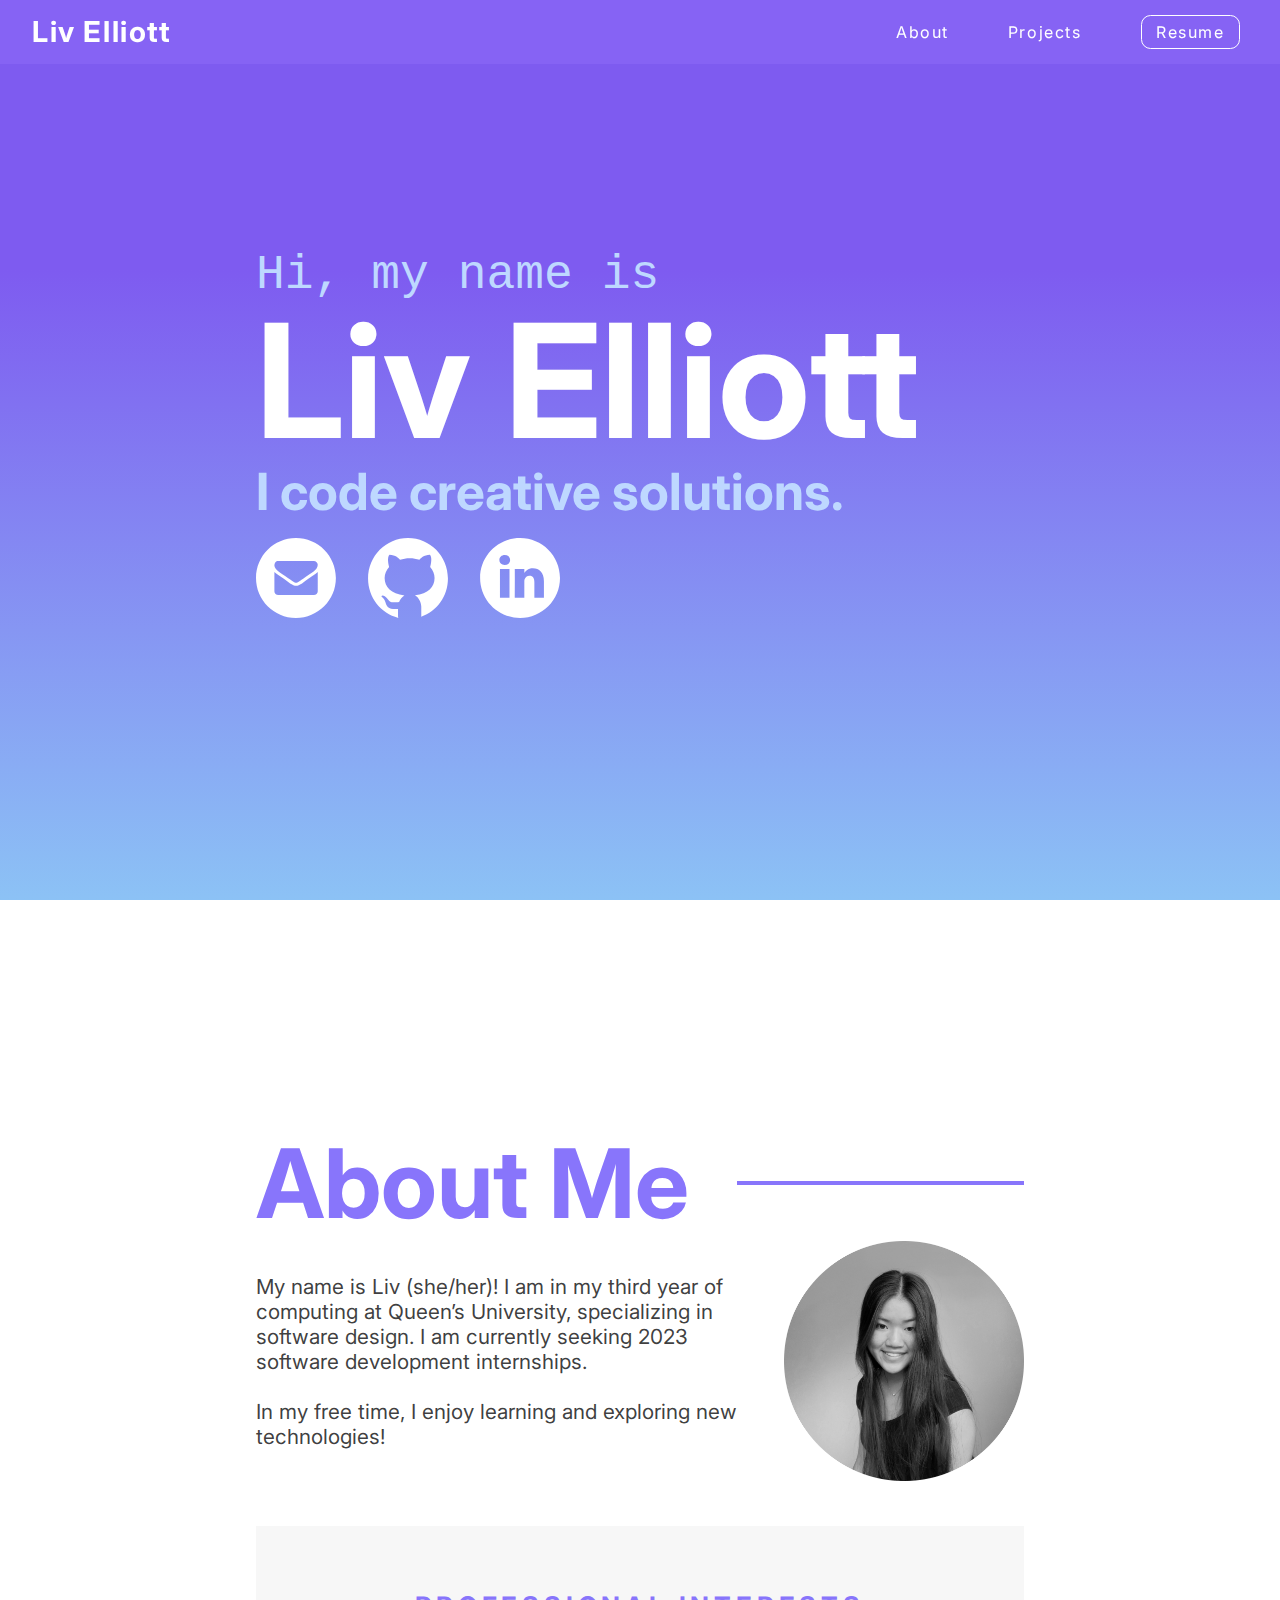
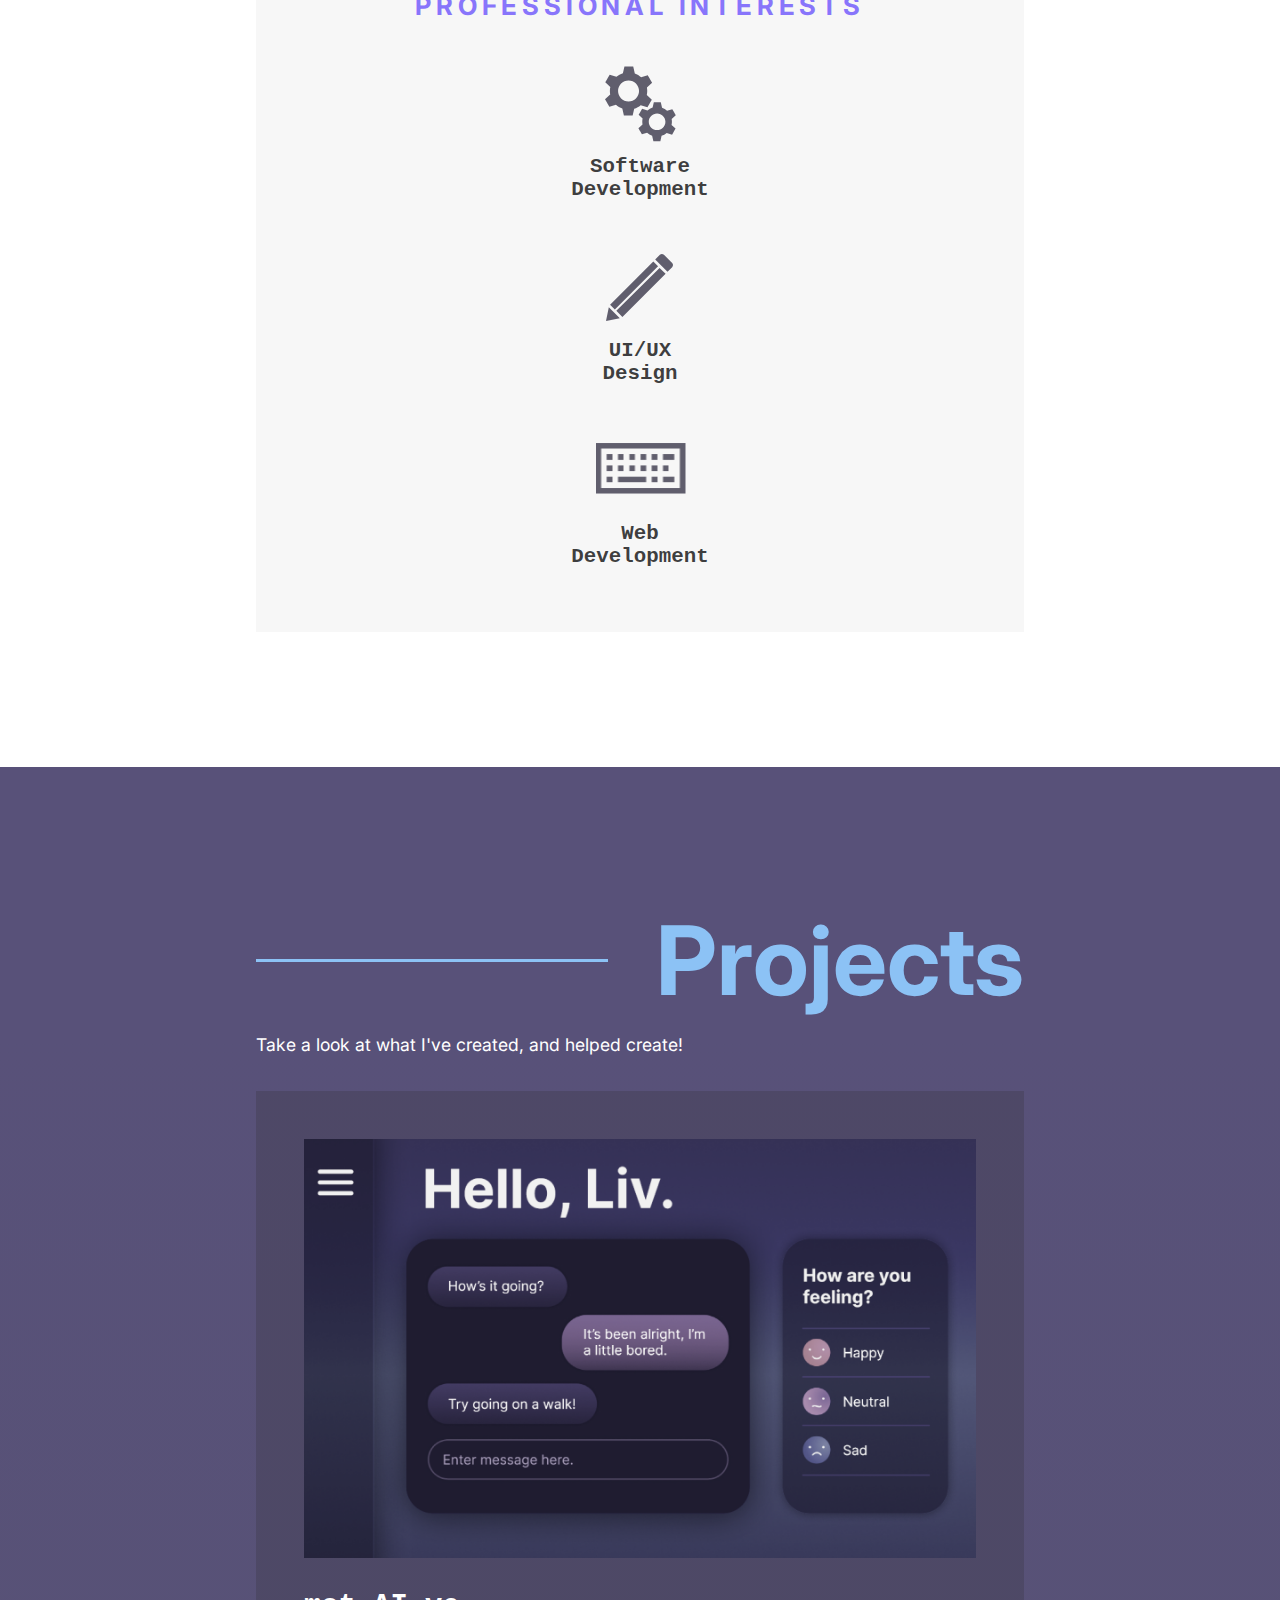
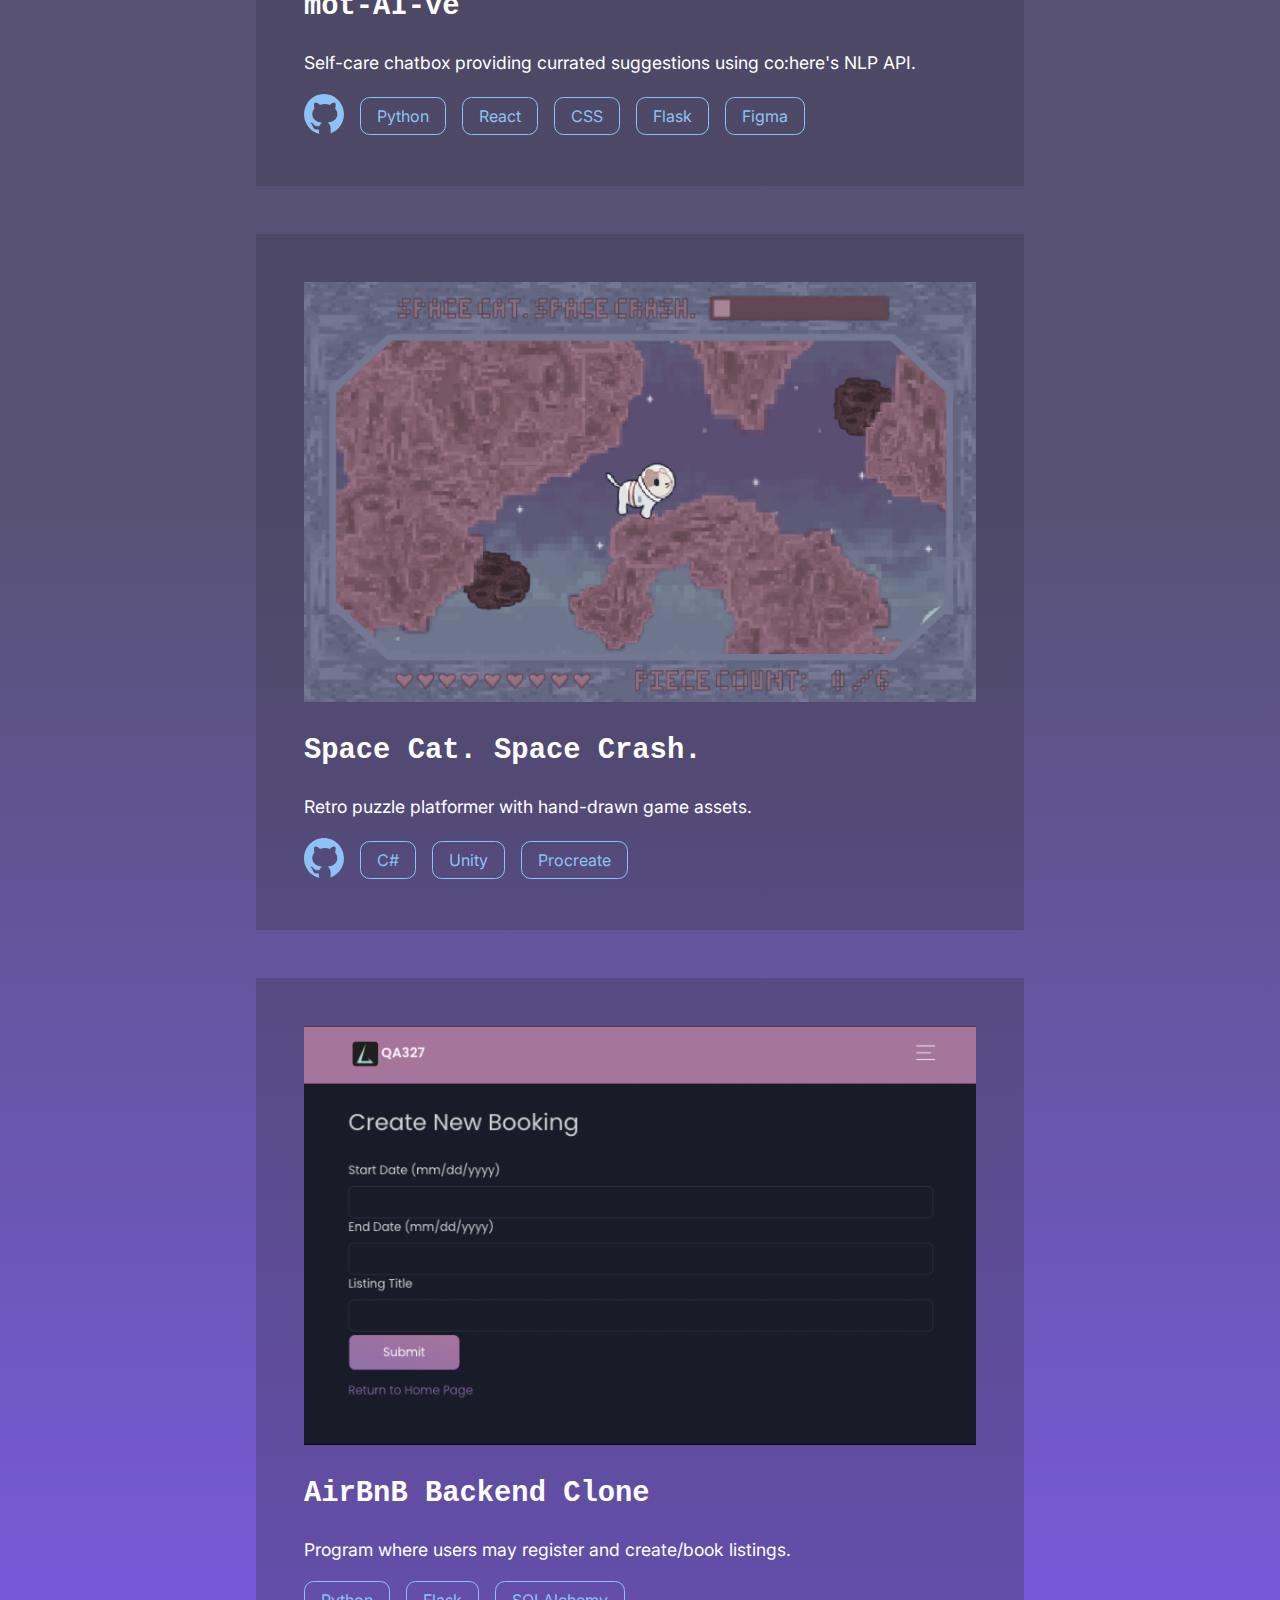
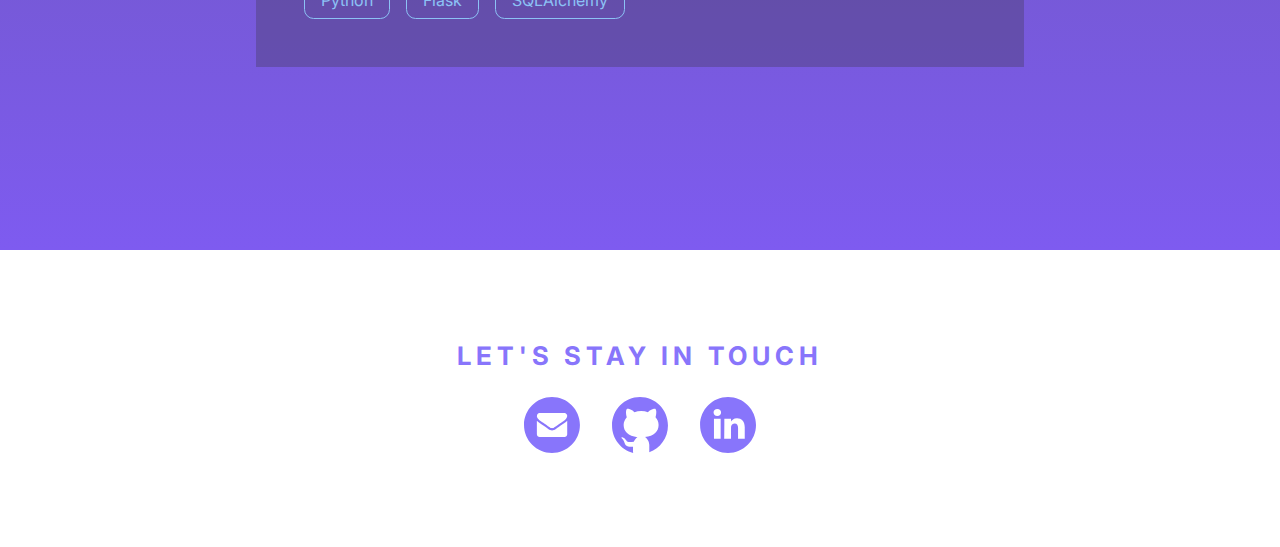
==== index.html @ f838bf40 "Updated Email" ====
<!DOCTYPE html>
<html lang="en">
<head>
    <meta charset="UTF-8">
    <meta http-equiv="X-UA-Compatible" content="IE=edge">
    <meta name="viewport" content="width=device-width, initial-scale=1.0">
    <link rel="preconnect" href="https://fonts.googleapis.com">
<link rel="preconnect" href="https://fonts.gstatic.com" crossorigin>
<link href="https://fonts.googleapis.com/css2?family=Inter:wght@400;500;600;700&display=swap" rel="stylesheet">
    <link rel="stylesheet" href="style.css">
    <title>Liv Elliott</title>
</head>
<body>
    <div class="nav-container">
        <nav class="navbar"> 
            <a href="#front-page" id="navbar-logo">Liv Elliott</a>
            <div class="menu-toggle" id="mobile-menu">
                <span class="bar"></span>
                <span class="bar"></span>
                <span class="bar"></span>
            </div>
            <ul class="nav-menu">
                <li><a href="#about-title" class="nav-links">About</a></li>
                <li><a href="#projects" class="nav-links">Projects</a></li>
                <li><a href="assets/Resume_Liv_Elliott.pdf" download="Resume_Liv_Elliott" class="nav-links-btn">Resume</a></li>
            </ul>
        </nav>
    </div>
    <div class="gradient">
        <div class="container"> 
            <div class="front-page" id="front-page">
                <div class="txt-main">
                    <p class="greeting">Hi, my name is</p>
                    <p class="name">Liv Elliott</p>
                    <p class="slogan">I code creative solutions.</p>
                    <div class="logos">
                        <a href="mailto: liv.elliott@queensu.ca">
                            <svg class="logo-email" width="5em" height="5em" viewbox="0 0 76 76" fill="none" xmlns="http://www.w3.org/2000/svg">
                                <path fill-rule="evenodd" clip-rule="evenodd" d="M37.9474 75.8947C58.9051 75.8947 75.8947 58.9051 75.8947 37.9474C75.8947 16.9896 58.9051 0 37.9474 0C16.9896 0 0 16.9896 0 37.9474C0 58.9051 16.9896 75.8947 37.9474 75.8947ZM58.6566 50.5222V32.2742C57.9977 33.0096 57.2317 33.6761 56.3583 34.2737C51.3329 37.6751 47.5178 40.318 44.9131 42.2026C44.0398 42.8461 43.3312 43.3479 42.7873 43.7079C42.2433 44.068 41.5194 44.4357 40.6154 44.8111C39.7114 45.1865 38.8687 45.3741 38.0874 45.3741H38.0414C37.26 45.3741 36.4173 45.1865 35.5133 44.8111C34.6094 44.4357 33.8854 44.068 33.3415 43.7079C32.7976 43.3479 32.0889 42.8461 31.2156 42.2026C29.1472 40.6857 25.3398 38.0428 19.7934 34.2737C18.9201 33.6914 18.1463 33.025 17.4722 32.2742V50.5222C17.4722 51.5334 17.8322 52.3991 18.5523 53.1192C19.2725 53.8393 20.1381 54.1994 21.1494 54.1994H54.9794C55.9906 54.1994 56.8563 53.8393 57.5764 53.1192C58.2965 52.3991 58.6566 51.5334 58.6566 50.5222ZM57.5304 28.9877C58.2812 27.8846 58.6566 26.7278 58.6566 25.5174C58.6566 24.5062 58.2927 23.6405 57.5649 22.9204C56.8371 22.2003 55.9753 21.8402 54.9794 21.8402H21.1494C19.9696 21.8402 19.0618 22.2386 18.4259 23.0353C17.7901 23.832 17.4722 24.8279 17.4722 26.023C17.4722 26.9882 17.8935 28.0339 18.7362 29.1601C19.5789 30.2862 20.4752 31.1711 21.4251 31.8146C21.9461 32.1823 23.5165 33.2739 26.1365 35.0895C28.7565 36.9052 30.7636 38.3033 32.1579 39.2838C32.3111 39.3911 32.6367 39.6247 33.1347 39.9848C33.6326 40.3448 34.0463 40.6359 34.3757 40.8581C34.7051 41.0803 35.1035 41.3293 35.5708 41.6051C36.0381 41.8808 36.4786 42.0876 36.8923 42.2256C37.306 42.3635 37.689 42.4325 38.0414 42.4325H38.0874C38.4397 42.4325 38.8228 42.3635 39.2365 42.2256C39.6502 42.0877 40.0906 41.8808 40.5579 41.6051C41.0253 41.3293 41.4236 41.0803 41.7531 40.8581C42.0825 40.636 42.4961 40.3449 42.9941 39.9848C43.4919 39.6248 43.8175 39.3911 43.9708 39.2838C45.3804 38.3033 48.9657 35.8135 54.7266 31.8146C55.8451 31.0332 56.7797 30.0909 57.5304 28.9877Z"/>
                            </svg>
                        </a>
                        <a href="https://github.com/livelliott" target="_blank">
                            <svg class="logo-github" width="5em" height="5em" viewbox="0 0 76 76" fill="none" xmlns="http://www.w3.org/2000/svg">
                                <path d="M38 0C17.0337 0 0.0526428 17.24 0.0526428 38.5261C0.0526428 56.6317 12.2895 71.6585 28.799 75.8947C28.6084 75.4128 28.5148 74.7373 28.5148 74.0652V67.5141H23.7706C21.2095 67.5141 18.8358 66.3599 17.7926 64.2386C16.5589 61.927 16.3684 58.3629 13.2389 56.1464C12.2895 55.3759 13.0484 54.6054 14.0916 54.7005C16.0842 55.2776 17.6957 56.6284 19.2136 58.6482C20.7315 60.6712 21.3968 61.1532 24.2421 61.1532C25.5694 61.1532 27.6557 61.0581 29.5547 60.7663C30.5979 58.0678 32.3999 55.6612 34.5831 54.507C21.8716 52.966 15.8 46.6084 15.8 37.9392C15.8 34.1817 17.4115 30.6176 20.0695 27.5355C19.2169 24.5485 18.0768 18.3843 20.4506 15.9777C26.1443 15.9777 29.5579 19.7352 30.4105 20.6959C33.2558 19.7319 36.3885 19.1548 39.6116 19.1548C42.9316 19.1548 45.9673 19.7319 48.8126 20.6959C49.6652 19.7319 53.0821 15.9777 58.7726 15.9777C61.0494 18.2892 60.0063 24.5485 59.0568 27.5355C61.7147 30.5225 63.2326 34.1817 63.2326 37.9392C63.2326 46.6084 57.2547 52.966 44.64 54.3136C48.1505 56.1432 50.6179 61.3434 50.6179 65.196V73.9701C50.6179 74.2586 50.5243 74.5471 50.5243 74.8357C65.3221 69.6355 75.9474 55.3825 75.9474 38.5261C75.9474 17.24 58.9663 0 38 0Z"/>
                            </svg>
                        </a>
                        <a href="https://www.linkedin.com/in/liv-elliott/" target="_blank">
                            <svg class="logo-linkedin" width="5em" height="5em" viewbox="0 0 76 76" fill="none" xmlns="http://www.w3.org/2000/svg">
                                <path fill-rule="evenodd" clip-rule="evenodd" d="M76 37.9474C76 58.9051 59.0104 75.8947 38.0527 75.8947C17.0949 75.8947 0.105286 58.9051 0.105286 37.9474C0.105286 16.9896 17.0949 0 38.0527 0C59.0104 0 76 16.9896 76 37.9474ZM60.7258 56.6457V41.0009C60.7258 32.6231 56.2518 28.724 50.2842 28.724C45.4645 28.724 43.3147 31.3757 42.1093 33.2305V29.3646H33.0375C33.1592 31.9236 33.0375 56.6451 33.0375 56.6451H42.1086V41.4088C42.1086 40.5909 42.1702 39.7812 42.409 39.1981C43.0665 37.5665 44.5553 35.8815 47.0616 35.8815C50.3457 35.8815 51.6553 38.3844 51.6553 42.0494V56.6457H60.7258ZM42.1093 33.2305V33.3198H42.0491C42.0577 33.3044 42.069 33.2887 42.0804 33.2729C42.0905 33.2589 42.1007 33.2448 42.1093 33.2305ZM18.4154 20.9273C18.4154 18.2512 20.4454 16.2145 23.5483 16.2145C26.6518 16.2145 28.5587 18.2512 28.6189 20.9273C28.6189 23.5465 26.6518 25.6421 23.4881 25.6421H23.4292C20.3865 25.6421 18.4154 23.5465 18.4154 20.9273ZM28.0223 56.6457H18.9545V29.3646H28.0223V56.6457Z"/>
                            </svg>
                        </a>
                    </div>
                </div>
            </div>
        </div>
        <div class="white-bg">
            <div class="container">
                <section class="about" id="about">
                    <div class="head about-head">
                        <h1 class="about-title" id="about-title">About Me</h1>
                        <div id="line"></div>
                    </div>
                    <div class="about-box">
                        <p class="about-txt">My name is Liv (she/her)! I am in my third 
                                             year of computing at Queen’s University, specializing 
                                             in software design. I am currently seeking 2023 software development internships. 
                                             <br><br>In my free time, I enjoy learning and exploring new 
                                             technologies!</p>
                        <img class="head-shot" src="assets/b&w-headshot.png" alt="liv's head shot">
                    </div>
                    <div class="interests">
                        <h1 class="caps">PROFESSIONAL INTERESTS</h1>
                        <div class="icons txt-accent">
                            <div>
                                <svg width="71" height="90" viewBox="0 0 71 75" fill="none" xmlns="http://www.w3.org/2000/svg">
                                    <path fill-rule="evenodd" clip-rule="evenodd" d="M41.92 21.117C42.121 22.215 42.232 23.345 42.232 24.501C42.232 25.877 42.079 27.217 41.797 28.508L46.832 33.188L44.89 36.551L44.381 37.432L42.439 40.795L35.666 38.712C33.794 40.309 31.605 41.544 29.204 42.305L27.669 49.002H23.786H22.768H18.885L17.304 42.102C14.934 41.26 12.784 39.956 10.964 38.294L4.393 40.315L2.451 36.952L1.942 36.071L0 32.708L5.189 27.885C4.988 26.787 4.877 25.657 4.877 24.501C4.877 23.125 5.031 21.785 5.313 20.494L0.278 15.814L2.22 12.451L2.729 11.57L4.671 8.207L11.444 10.29C13.316 8.693 15.505 7.458 17.906 6.697L19.441 0H23.324H24.341H28.224L29.805 6.9C32.175 7.742 34.325 9.046 36.145 10.708L42.716 8.687L44.658 12.05L45.167 12.931L47.109 16.294L41.92 21.117ZM13.061 24.501C13.061 30.297 17.759 34.995 23.555 34.995C29.351 34.995 34.049 30.297 34.049 24.501C34.049 18.705 29.351 14.007 23.555 14.007C17.759 14.007 13.061 18.705 13.061 24.501ZM66.656 52.528C66.815 53.399 66.903 54.295 66.903 55.212C66.903 56.304 66.781 57.366 66.557 58.39L70.55 62.102L69.01 64.769L68.607 65.468L67.067 68.135L61.695 66.483C60.211 67.75 58.475 68.729 56.57 69.333L55.353 74.644H52.273H51.466H48.386L47.132 69.171C45.253 68.504 43.547 67.469 42.104 66.151L36.892 67.754L35.352 65.087L34.949 64.388L33.409 61.721L37.524 57.896C37.365 57.025 37.277 56.129 37.277 55.212C37.277 54.121 37.399 53.058 37.623 52.034L33.63 48.322L35.17 45.655L35.573 44.956L37.113 42.289L42.485 43.941C43.97 42.674 45.706 41.695 47.61 41.091L48.827 35.78H51.907H52.714H55.794L57.048 41.253C58.927 41.92 60.633 42.955 62.076 44.273L67.288 42.67L68.828 45.337L69.231 46.036L70.771 48.703L66.656 52.528ZM43.767 55.212C43.767 59.809 47.493 63.535 52.09 63.535C56.687 63.535 60.413 59.809 60.413 55.212C60.413 50.615 56.687 46.889 52.09 46.889C47.493 46.889 43.767 50.615 43.767 55.212Z" fill="#605E6D"/>
                                </svg>
                                <p>Software<br>Development</p>
                            </div>
                            <div>
                                <svg width="68" height="90" viewBox="0 0 68 68" fill="none" xmlns="http://www.w3.org/2000/svg">
                                    <path fill-rule="evenodd" clip-rule="evenodd" d="M57.916 0.841642L66.1682 9.09384C67.2904 10.216 67.2904 12.0225 66.1682 13.131L61.4878 17.8113L49.1985 5.522L53.8788 0.841642C54.9873 -0.280547 56.7938 -0.280547 57.916 0.841642ZM13.8221 64.2042L0 67.0234L2.81916 53.2013L13.8221 64.2042ZM53.5728 14.0255L10.3467 56.7918L16.3954 62.9669L59.6118 19.7505L53.5728 14.0255ZM47.3028 7.45337L52.0445 12.195L8.82811 55.4114L4.08646 50.6697L47.3028 7.45337Z" fill="#605E6D"/>
                                </svg>
                                <p>UI/UX<br>Design</p>
                            </div>
                            <div>
                                <svg width="91" height="90" viewBox="0 0 91 91" fill="none" xmlns="http://www.w3.org/2000/svg" xmlns:xlink="http://www.w3.org/1999/xlink">
                                    <mask id="mask0_127_45" style="mask-type:alpha" maskUnits="userSpaceOnUse" x="0" y="0" width="91" height="91">
                                    <rect width="91" height="91" fill="url(#pattern0)"/>
                                    </mask>
                                    <g mask="url(#mask0_127_45)">
                                    <rect x="-8.77112" y="9.86743" width="106.349" height="63.5904" fill="#605E6D"/>
                                    </g>
                                    <defs>
                                    <pattern id="pattern0" patternContentUnits="objectBoundingBox" width="1" height="1">
                                    <use xlink:href="#image0_127_45" transform="scale(0.00195312)"/>
                                    </pattern>
                                    <image id="image0_127_45" width="512" height="512" xlink:href="[data-uri]"/>
                                    </defs>
                                </svg>
                                <p>Web<br>Development</p>
                            </div>
                        </div>
                    </div>
                </section>
            </div>
        </div>
        <div class="gradient-1">
            <div class="container">
                <section class="projects" id="projects">
                    <div class="head project-head">
                        <div id="line"></div>
                        <h1>Projects</h1>
                    </div>
                    <p id="update-msg">Take a look at what I've created, and helped create!</p>
                    <div class="p-box p-1">
                        <img class="image" src="assets/motaive.png" alt="Selfcare Chatbot">
                        <div class="p-txt">
                            <div class="txt-accent">mot-AI-ve</div>
                            <p>Self-care chatbox providing currated suggestions using co:here's NLP API.</p>
                            <div class="p-tools">
                                <a href="https://github.com/livelliott/mot-AI-ve" target="_blank">
                                    <svg class="space-github" width="2.5em" height="2.5em" viewbox="0 0 76 76" fill="none" xmlns="http://www.w3.org/2000/svg">
                                        <path d="M38 0C17.0337 0 0.0526428 17.24 0.0526428 38.5261C0.0526428 56.6317 12.2895 71.6585 28.799 75.8947C28.6084 75.4128 28.5148 74.7373 28.5148 74.0652V67.5141H23.7706C21.2095 67.5141 18.8358 66.3599 17.7926 64.2386C16.5589 61.927 16.3684 58.3629 13.2389 56.1464C12.2895 55.3759 13.0484 54.6054 14.0916 54.7005C16.0842 55.2776 17.6957 56.6284 19.2136 58.6482C20.7315 60.6712 21.3968 61.1532 24.2421 61.1532C25.5694 61.1532 27.6557 61.0581 29.5547 60.7663C30.5979 58.0678 32.3999 55.6612 34.5831 54.507C21.8716 52.966 15.8 46.6084 15.8 37.9392C15.8 34.1817 17.4115 30.6176 20.0695 27.5355C19.2169 24.5485 18.0768 18.3843 20.4506 15.9777C26.1443 15.9777 29.5579 19.7352 30.4105 20.6959C33.2558 19.7319 36.3885 19.1548 39.6116 19.1548C42.9316 19.1548 45.9673 19.7319 48.8126 20.6959C49.6652 19.7319 53.0821 15.9777 58.7726 15.9777C61.0494 18.2892 60.0063 24.5485 59.0568 27.5355C61.7147 30.5225 63.2326 34.1817 63.2326 37.9392C63.2326 46.6084 57.2547 52.966 44.64 54.3136C48.1505 56.1432 50.6179 61.3434 50.6179 65.196V73.9701C50.6179 74.2586 50.5243 74.5471 50.5243 74.8357C65.3221 69.6355 75.9474 55.3825 75.9474 38.5261C75.9474 17.24 58.9663 0 38 0Z"/>
                                    </svg>
                                </a>
                                <div class="tool">Python</div>
                                <div class="tool">React</div>
                                <div class="tool">CSS</div>
                                <div class="tool">Flask</div>
                                <div class="tool">Figma</div>
                            </div>
                        </div>
                    </div>
                    <div class="p-box p-1">
                        <img class="image space-img" src="assets/space-dull.png" alt="Pixel Video Game">
                        <div class="p-txt">
                            <div class="txt-accent">Space Cat. Space Crash.</div>
                            <p>Retro puzzle platformer with hand-drawn game assets.</p>
                            <div class="p-tools">
                                <a href="https://github.com/livelliott/space-cat-space-crash" target="_blank">
                                    <svg class="space-github" width="2.5em" height="2.5em" viewbox="0 0 76 76" fill="none" xmlns="http://www.w3.org/2000/svg">
                                        <path d="M38 0C17.0337 0 0.0526428 17.24 0.0526428 38.5261C0.0526428 56.6317 12.2895 71.6585 28.799 75.8947C28.6084 75.4128 28.5148 74.7373 28.5148 74.0652V67.5141H23.7706C21.2095 67.5141 18.8358 66.3599 17.7926 64.2386C16.5589 61.927 16.3684 58.3629 13.2389 56.1464C12.2895 55.3759 13.0484 54.6054 14.0916 54.7005C16.0842 55.2776 17.6957 56.6284 19.2136 58.6482C20.7315 60.6712 21.3968 61.1532 24.2421 61.1532C25.5694 61.1532 27.6557 61.0581 29.5547 60.7663C30.5979 58.0678 32.3999 55.6612 34.5831 54.507C21.8716 52.966 15.8 46.6084 15.8 37.9392C15.8 34.1817 17.4115 30.6176 20.0695 27.5355C19.2169 24.5485 18.0768 18.3843 20.4506 15.9777C26.1443 15.9777 29.5579 19.7352 30.4105 20.6959C33.2558 19.7319 36.3885 19.1548 39.6116 19.1548C42.9316 19.1548 45.9673 19.7319 48.8126 20.6959C49.6652 19.7319 53.0821 15.9777 58.7726 15.9777C61.0494 18.2892 60.0063 24.5485 59.0568 27.5355C61.7147 30.5225 63.2326 34.1817 63.2326 37.9392C63.2326 46.6084 57.2547 52.966 44.64 54.3136C48.1505 56.1432 50.6179 61.3434 50.6179 65.196V73.9701C50.6179 74.2586 50.5243 74.5471 50.5243 74.8357C65.3221 69.6355 75.9474 55.3825 75.9474 38.5261C75.9474 17.24 58.9663 0 38 0Z"/>
                                    </svg>
                                </a>
                                <div class="tool">C#</div>
                                <div class="tool">Unity</div>
                                <div class="tool">Procreate</div>
                            </div>
                        </div>
                    </div>
                    <div class="p-box p-1">
                        <img class="image" src="assets/airBnB.png" alt="Selfcare Chatbot">
                        <div class="p-txt">
                            <div class="txt-accent">AirBnB Backend Clone</div>
                            <p>Program where users may register and create/book listings.</p>
                            <div class="p-tools">
                                <div class="tool">Python</div>
                                <div class="tool">Flask</div>
                                <div class="tool">SQLAlchemy</div>
                            </div>
                        </div>
                </section>
            </div>
        </div>
        <div class="white-bg">
            <div class="container">
                <section class="contact" id="contact">
                    <h1 class="caps">LET'S STAY IN TOUCH</h1>
                    <div class="logos logos-contact">
                        <a href="mailto: liv.elliott@queensu.ca">
                            <svg class="logo-email logo-contact" width="3.5em" height="3.5em" viewbox="0 0 76 76" fill="none" xmlns="http://www.w3.org/2000/svg">
                                <path fill-rule="evenodd" clip-rule="evenodd" d="M37.9474 75.8947C58.9051 75.8947 75.8947 58.9051 75.8947 37.9474C75.8947 16.9896 58.9051 0 37.9474 0C16.9896 0 0 16.9896 0 37.9474C0 58.9051 16.9896 75.8947 37.9474 75.8947ZM58.6566 50.5222V32.2742C57.9977 33.0096 57.2317 33.6761 56.3583 34.2737C51.3329 37.6751 47.5178 40.318 44.9131 42.2026C44.0398 42.8461 43.3312 43.3479 42.7873 43.7079C42.2433 44.068 41.5194 44.4357 40.6154 44.8111C39.7114 45.1865 38.8687 45.3741 38.0874 45.3741H38.0414C37.26 45.3741 36.4173 45.1865 35.5133 44.8111C34.6094 44.4357 33.8854 44.068 33.3415 43.7079C32.7976 43.3479 32.0889 42.8461 31.2156 42.2026C29.1472 40.6857 25.3398 38.0428 19.7934 34.2737C18.9201 33.6914 18.1463 33.025 17.4722 32.2742V50.5222C17.4722 51.5334 17.8322 52.3991 18.5523 53.1192C19.2725 53.8393 20.1381 54.1994 21.1494 54.1994H54.9794C55.9906 54.1994 56.8563 53.8393 57.5764 53.1192C58.2965 52.3991 58.6566 51.5334 58.6566 50.5222ZM57.5304 28.9877C58.2812 27.8846 58.6566 26.7278 58.6566 25.5174C58.6566 24.5062 58.2927 23.6405 57.5649 22.9204C56.8371 22.2003 55.9753 21.8402 54.9794 21.8402H21.1494C19.9696 21.8402 19.0618 22.2386 18.4259 23.0353C17.7901 23.832 17.4722 24.8279 17.4722 26.023C17.4722 26.9882 17.8935 28.0339 18.7362 29.1601C19.5789 30.2862 20.4752 31.1711 21.4251 31.8146C21.9461 32.1823 23.5165 33.2739 26.1365 35.0895C28.7565 36.9052 30.7636 38.3033 32.1579 39.2838C32.3111 39.3911 32.6367 39.6247 33.1347 39.9848C33.6326 40.3448 34.0463 40.6359 34.3757 40.8581C34.7051 41.0803 35.1035 41.3293 35.5708 41.6051C36.0381 41.8808 36.4786 42.0876 36.8923 42.2256C37.306 42.3635 37.689 42.4325 38.0414 42.4325H38.0874C38.4397 42.4325 38.8228 42.3635 39.2365 42.2256C39.6502 42.0877 40.0906 41.8808 40.5579 41.6051C41.0253 41.3293 41.4236 41.0803 41.7531 40.8581C42.0825 40.636 42.4961 40.3449 42.9941 39.9848C43.4919 39.6248 43.8175 39.3911 43.9708 39.2838C45.3804 38.3033 48.9657 35.8135 54.7266 31.8146C55.8451 31.0332 56.7797 30.0909 57.5304 28.9877Z"/>
                            </svg>
                        </a>
                        <a href="https://github.com/livelliott" target="_blank">
                            <svg class="logo-github logo-contact" width="3.5em" height="3.5em" viewbox="0 0 76 76" fill="none" xmlns="http://www.w3.org/2000/svg">
                                <path d="M38 0C17.0337 0 0.0526428 17.24 0.0526428 38.5261C0.0526428 56.6317 12.2895 71.6585 28.799 75.8947C28.6084 75.4128 28.5148 74.7373 28.5148 74.0652V67.5141H23.7706C21.2095 67.5141 18.8358 66.3599 17.7926 64.2386C16.5589 61.927 16.3684 58.3629 13.2389 56.1464C12.2895 55.3759 13.0484 54.6054 14.0916 54.7005C16.0842 55.2776 17.6957 56.6284 19.2136 58.6482C20.7315 60.6712 21.3968 61.1532 24.2421 61.1532C25.5694 61.1532 27.6557 61.0581 29.5547 60.7663C30.5979 58.0678 32.3999 55.6612 34.5831 54.507C21.8716 52.966 15.8 46.6084 15.8 37.9392C15.8 34.1817 17.4115 30.6176 20.0695 27.5355C19.2169 24.5485 18.0768 18.3843 20.4506 15.9777C26.1443 15.9777 29.5579 19.7352 30.4105 20.6959C33.2558 19.7319 36.3885 19.1548 39.6116 19.1548C42.9316 19.1548 45.9673 19.7319 48.8126 20.6959C49.6652 19.7319 53.0821 15.9777 58.7726 15.9777C61.0494 18.2892 60.0063 24.5485 59.0568 27.5355C61.7147 30.5225 63.2326 34.1817 63.2326 37.9392C63.2326 46.6084 57.2547 52.966 44.64 54.3136C48.1505 56.1432 50.6179 61.3434 50.6179 65.196V73.9701C50.6179 74.2586 50.5243 74.5471 50.5243 74.8357C65.3221 69.6355 75.9474 55.3825 75.9474 38.5261C75.9474 17.24 58.9663 0 38 0Z"/>
                            </svg>
                        </a>
                        <a href="https://www.linkedin.com/in/liv-elliott/" target="_blank">
                            <svg class="logo-linkedin logo-contact" width="3.5em" height="3.5em" viewbox="0 0 76 76" fill="none" xmlns="http://www.w3.org/2000/svg">
                                <path fill-rule="evenodd" clip-rule="evenodd" d="M76 37.9474C76 58.9051 59.0104 75.8947 38.0527 75.8947C17.0949 75.8947 0.105286 58.9051 0.105286 37.9474C0.105286 16.9896 17.0949 0 38.0527 0C59.0104 0 76 16.9896 76 37.9474ZM60.7258 56.6457V41.0009C60.7258 32.6231 56.2518 28.724 50.2842 28.724C45.4645 28.724 43.3147 31.3757 42.1093 33.2305V29.3646H33.0375C33.1592 31.9236 33.0375 56.6451 33.0375 56.6451H42.1086V41.4088C42.1086 40.5909 42.1702 39.7812 42.409 39.1981C43.0665 37.5665 44.5553 35.8815 47.0616 35.8815C50.3457 35.8815 51.6553 38.3844 51.6553 42.0494V56.6457H60.7258ZM42.1093 33.2305V33.3198H42.0491C42.0577 33.3044 42.069 33.2887 42.0804 33.2729C42.0905 33.2589 42.1007 33.2448 42.1093 33.2305ZM18.4154 20.9273C18.4154 18.2512 20.4454 16.2145 23.5483 16.2145C26.6518 16.2145 28.5587 18.2512 28.6189 20.9273C28.6189 23.5465 26.6518 25.6421 23.4881 25.6421H23.4292C20.3865 25.6421 18.4154 23.5465 18.4154 20.9273ZM28.0223 56.6457H18.9545V29.3646H28.0223V56.6457Z"/>
                            </svg>
                        </a>
                    </div>
                </section>
            </div>
        </div>
    <script src="app.js"></script>
</body>
</html>
---- style.css ----
*, *::before, *::after {
    box-sizing: border-box;
    margin: 0;
    padding: 0;
}

:root {
    --test-colour: purple; 
    --white: rgba(255, 255, 255, 1);
    --nav-bg-colour: rgba(135, 101, 245, 0.85);
    --nav-bg-colour-active: rgba(135, 101, 245, 1);
    --backing-colour: rgba(135, 101, 245, 0.35);
    --button-colour: rgb(209, 194, 255);
    --button-txt: #4C55AD;
    --light-blue: #BED8FF;
    --text-heading: #8875FB;
    --text-heading-hover: #5c4cb6;
    --txt-grey: rgba(11, 11, 12, 0.8);
    --bg-grey: #f7f7f7;
    --box-grey: rgba(55, 54, 62, 0.3);
    --box-grey-hover: rgba(55, 54, 62, 0.5);
    --txt-light-blue: #8cc2f5;
}

html {
    scroll-behavior: smooth;
}

body{
    font-family: 'Inter', sans-serif;
}

.gradient { 
    width: 100%;
    background-image: linear-gradient( #7e5bf0 30%, #8cc2f5);
    background-position: center 0;
    background-repeat: no-repeat;
    background-attachment: fixed;
    background-size: cover;
    -webkit-background-size: cover;
    -o-background-size: cover;
    -moz-background-size: cover;
    -ms-background-size: cover;
    

}

.gradient-1 { 
    background-image: linear-gradient(#585179 10%, #575275 50%, #7e5bf0);
}

.container {
    z-index: 0;
    width: 60%;
    margin: 0 auto;
    transition: all 0.5s ease;
}

.front-page {
    position: relative;
    padding-top: 2em;
    height: 110vh;
}

.nav-container {
    font-family: 'Inter', sans-serif;
    font-weight: normal;
    width: 100%;
    letter-spacing: 0.1em;
}

nav {
    z-index: 1;
    position: fixed;
    background-color: var(--nav-bg-colour);
    content: "";
    backdrop-filter: blur(3px);
    width: 100%;
}

.navbar {
    margin: 0 auto;
    display: flex;
    align-items: center;
    justify-content: space-between;
    transition: top 0.3s;
}

#navbar-logo {
    font-size: 1.8rem;
    padding: 0.5em 0 0.5em 0;
    margin-left: 2rem;
    color: var(--white);
    justify-self: start;
    cursor: pointer;
    text-decoration: none;
    font-weight: bold;
}

.nav-menu {
    display: flex;
    justify-content: space-between;
    list-style: none;
    text-align: center;
    width: 30%;
}

.nav-links {
    color: var(--white);
    text-decoration: none;
    -webkit-transition: color .2s ease-out;
    -moz-transition: color .2s ease-out;
    -o-transition: color .2s ease-out;
    transition: color .2s ease-out;
}

.nav-links:hover {
    color: #cbb7eb;
    transition: all 0.5s ease-out;
}

.nav-links-btn {
    text-decoration: none;
    border: 0.1rem solid var(--white);
    color: var(--white);
    padding: 0.4em 0.9em;
    border-radius: 0.6em;
    margin-right: 2.5rem;

    -webkit-transition: color .5s ease-out;
    -moz-transition: color .5s ease-out;
    -o-transition: color .5s ease-out;
    transition: color .5s ease-out;

    
}

.nav-links-btn:hover {
    border-color: transparent;
    background-color: var(--button-colour);
    color: var(--button-txt);
}


.no-blur {
    backdrop-filter: blur(0px);
    background-color: var(--nav-bg-colour-active);
    transition: all 0.5s ease;
}

.txt-main {
    position: absolute;
    top: 25%;

}

.txt-accent {
    font-family: 'Courier New', Courier, monospace;
    font-size: 1.3rem;
    font-weight: bold;
}

.greeting {
    font-family: 'Courier', sans-serif;
    font-size: 3rem;
    color: var(--light-blue);
}

.name {
    font-size: 9.9rem;
    font-weight: bold;
    color: var(--white);
    line-height: 1em;
}

.slogan {
    color: var(--light-blue);
    font-weight: bold;
    font-size: 3.2rem;
}

.logos {
    margin-top: 1em;
    display: flex;
    gap: 2em;
}

.logo-email {
    fill: var(--white);
    -webkit-transition: fill .5s ease-out;
    -moz-transition: fill .5s ease-out;
    -o-transition: fill .5s ease-out;
    transition: fill .5s ease-out;
}

.logo-email:hover {
    fill: var(--light-blue);
}

.logo-github {
    fill: var(--white);
    -webkit-transition: fill .5s ease-out;
    -moz-transition: fill .5s ease-out;
    -o-transition: fill .5s ease-out;
    transition: fill .5s ease-out;
}

.logo-github:hover {
    fill: var(--light-blue);
    transition: all 0.3s ease-out;
}

.logo-linkedin {
    fill: var(--white);
    -webkit-transition: fill .5s ease-out;
    -moz-transition: fill .5s ease-out;
    -o-transition: fill .5s ease-out;
    transition: fill .5s ease-out;
}

.logo-linkedin:hover {
    transition: fill 0.3s ease;
    fill: var(--light-blue);
}

.box {
    align-items: center;
}

.white-bg {
    background-color: var(--white);
}

#line {
    width: 100%;
    height: 0.2rem;
    background-color: var(--text-heading);
}

.about {
    padding-top: 15vh;
    padding-bottom: 15vh;
}

.about-txt {
    font-size: 1.3rem;
    color: var(--txt-grey);
}

.head-shot {
    width: 50%;
    height: 50%;
    min-width: 15em;
    max-width: 20em;
}

.about-box {
    display: flex;
    flex-direction: row;
    gap: 2em;
    align-items: center;
    padding-bottom: 2.8em;
}

.head {
    display: flex;
    gap: 3rem;
    align-items: center;
    font-size: 3rem;
    white-space: nowrap;
}

.about-head {
    color: var(--text-heading);
}

.interests {
    background-color: var(--bg-grey);
    padding: 4em;
}

.caps {
    letter-spacing: 0.3rem;
    font-size: 1.6rem;
    color: var(--text-heading);
    text-align: center;
    margin-bottom: 1.5em;
}

.icons {
    display: flex;
    text-align: center;
    justify-content: center;
    gap: 7em;
}

.icons p {
    color: var(--txt-grey);
}

.projects {
    padding-top: 15vh;
    padding-bottom: 15vh;
}

.project-head #line {
    background-color: var(--txt-light-blue);
}

.project-head {
    color: var(--txt-light-blue);
    margin-bottom: 1rem;
}

.projects p {
    font-size: 1.3rem;
    color: var(--white);
}

#update-msg {
    padding-bottom: 2em;
}

.image {
    width: 40%;
    height: 100%;
    -webkit-transition: -webkit-filter .5s;
    transition: filter .5s;
}

.p-1 {
    background-color: var(--box-grey);
    -webkit-transition: background-color .5s ease-out;
    -moz-transition: background-color .5s ease-out;
    -o-transition: background-color .5s ease-out;
    transition: background-color .5s ease-out;
}

.p-1:hover {
    background-color: var(--box-grey-hover);
}

.p-1:hover .image {
    -webkit-filter: saturate(250%); 
    filter: saturate(250%);
}

.space-github {
    fill: var(--txt-light-blue);
    -webkit-transition: fill .5s ease-out;
    -moz-transition: fill .5s ease-out;
    -o-transition: fill .5s ease-out;
    transition: fill .5s ease-out;
}

.space-github:hover {
    fill: var(--white);
}

.p-box {
    color: var(--white);
    display: flex;
    gap: 2em;
    padding: 3em;
    margin-bottom: 3em;
}

.p-box .txt-accent {
    font-size: 1.8rem;
    padding-bottom: 1em;
}

.p-box p {
    padding-bottom: 1.2em;
}

.p-tools {
    display: flex;
    gap: 1em;
    align-items: center;
    flex-wrap: wrap;
}

.tool {
    color: var(--txt-light-blue);
    border: 0.1rem solid var(--txt-light-blue);
    padding: 0.5rem 1rem 0.5rem 1rem;
    border-radius: 0.6em;
}

.contact {
    padding-top: 10vh;
    padding-bottom: 10vh;
}

.logo-contact {
    fill: var(--text-heading);
}

.logos-contact {
    align-items: center;
    justify-content: center;
}

.logo-contact:hover {
    fill: var(--text-heading-hover);
}

.contact .caps {
    /* font-size: 2.5em; */
    margin-bottom: 1em;
}


@media screen and (max-width: 1300px) {
    
    .icons {
        flex-direction: column;
        gap: 2em;
    }
    
    .projects p {
        font-size: 1.1rem;
    }

    .p-box {
        flex-direction: column;
    }

    .image {
        width: 100%;
    }

    .p-tools {
        flex-wrap: wrap;
    }

}

@media screen and (max-width: 1000px) {

    .container {
        width: 80%;
    }

    .menu-toggle .bar {
        width: 2em;
        height: 0.2em;
        margin: 0.4em auto;
        background-color: var(--white);
        transition: all 0.3 ease-in-out;
    }

    .nav-container {
        position: relative;
        width: 100%;
    }

    .nav-menu {
        display: flex;
        flex-direction: column;
        align-items: center;
        justify-content: flex-start;
        line-height: 1em;
        background-color: var(--nav-bg-colour-active);
        margin: 0;
        width: 30%;
        height: 120vh;
        position: absolute;
        top: 3.85em;
        right: -80%;
        opacity: 0;
        transition: all 0.5s ease;
        padding-top: 2em;
    }


    .nav-menu.active {
        right: 0%;
        opacity: 1;
        transition: all 0.5 ease;
        padding-top: 2em;
    }

    #navbar-logo {
        margin-left: 1em;

    }

    .nav-links {
        margin-bottom: 2em;
        text-align: center;
        line-height: 2em;
        width: 100%;
        display: table;
    }

    .last {
        margin-bottom: 2.5em;
    }

    #mobile-menu {
        position: absolute;
        top: 20%;
        right: 5%;
    }

    .menu-toggle .bar {
        display: block;
        cursor: pointer;
        transition: all 0.3s ease;
    }

    .menu-toggle:hover {
        cursor: pointer;
    }

    #mobile-menu.is-active .bar:nth-child(2) {
        opacity: 0; 
    }

    #mobile-menu.is-active .bar:nth-child(1) {
        transform: translateY(9.5px) rotate(45deg);
    }

    #mobile-menu.is-active .bar:nth-child(3) {
        transform: translateY(-9.5px) rotate(-45deg);
    }

    .nav-links-btn {
        margin-right: 0;
    }

    .greeting {
        font-size: 2rem;
    }

    .name {
        font-size: 5.5rem;
        line-height: 1.3em;
    }

    .slogan {
        font-size: 2.5rem;
    }

    .subtitle {
        font-size: 2rem;
    }

    .about-box {
        display: flex;
        flex-direction: column;
        justify-content: center;
        align-items: center;
    }
    
    .head {
        font-size: 2rem;
        gap: 1em;
        margin-bottom: 1em;
    }

    .caps {
        font-size: 1.2rem;
    }

    .txt-accent {
        font-size: 1rem;
    }

    .about-txt {
        font-size: 1.1rem;
    }

    .p-box .txt-accent {
        font-size: 1.5rem;
    }
}
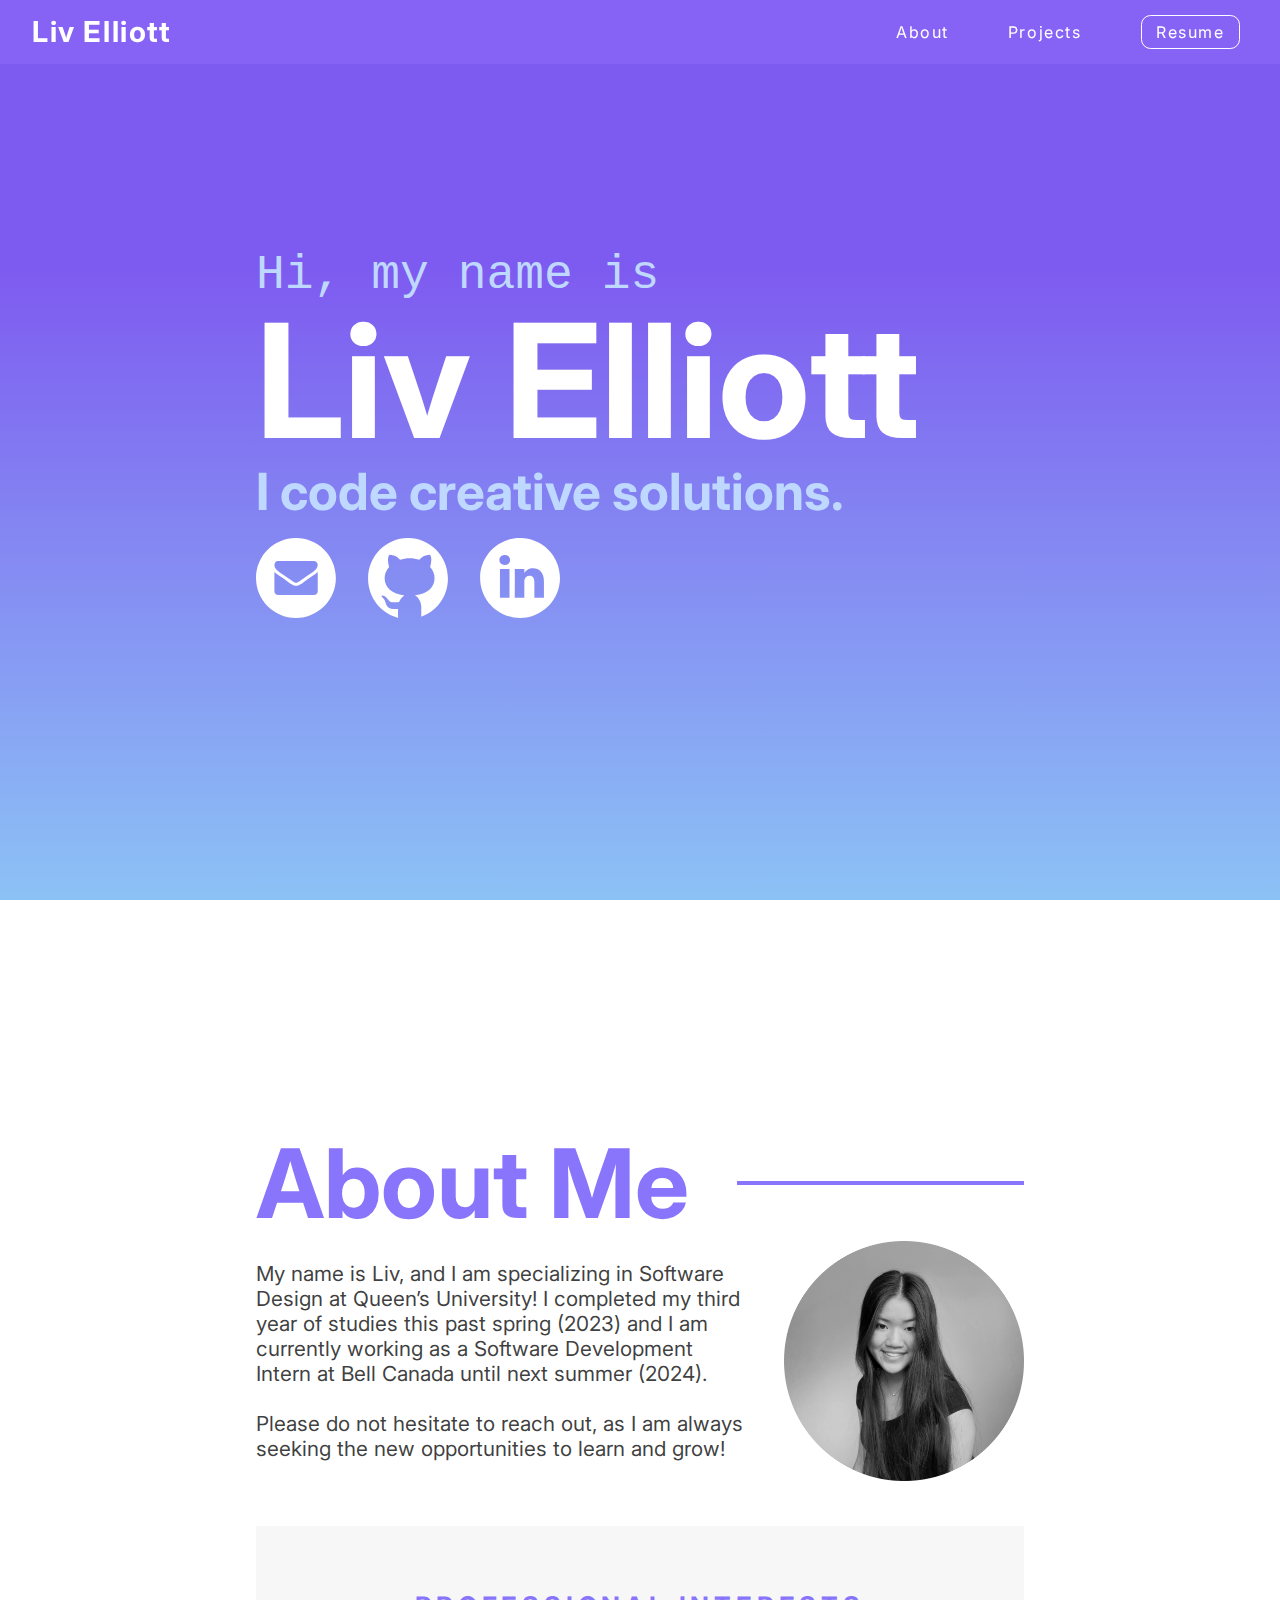
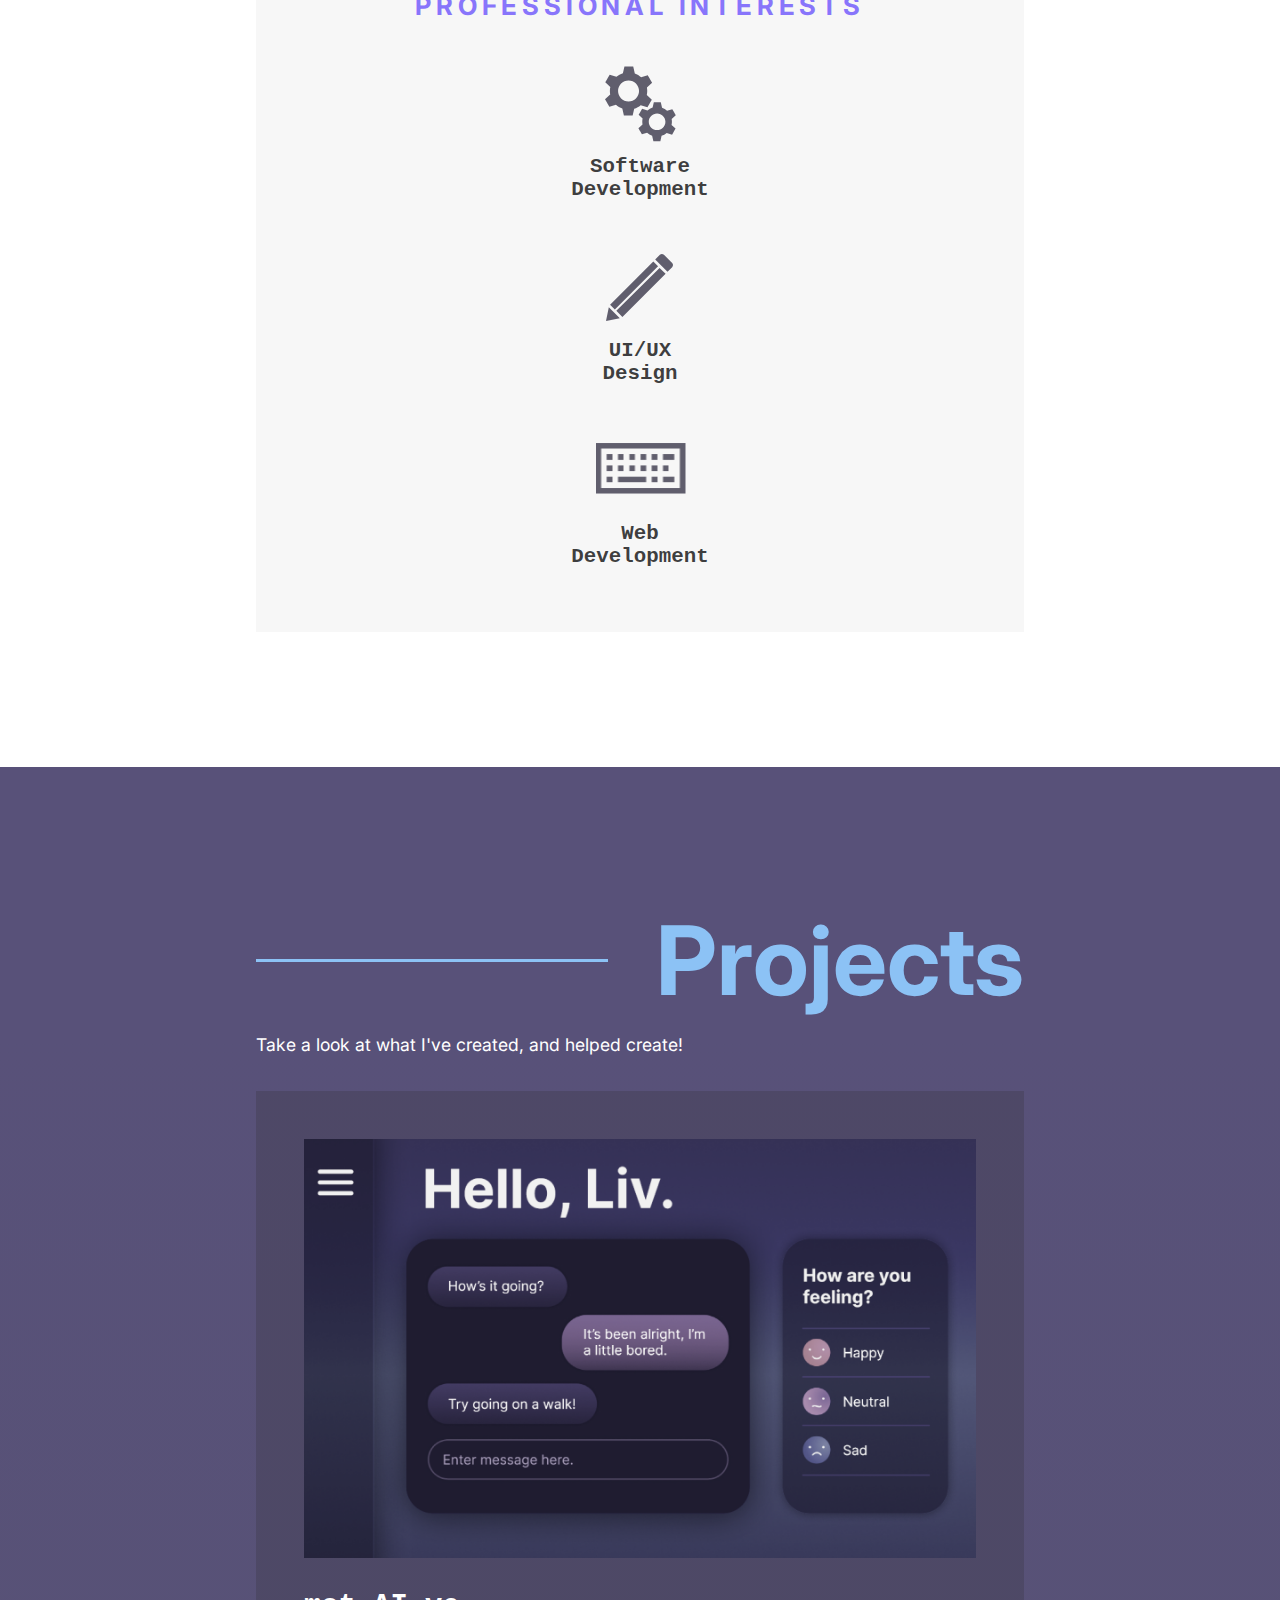
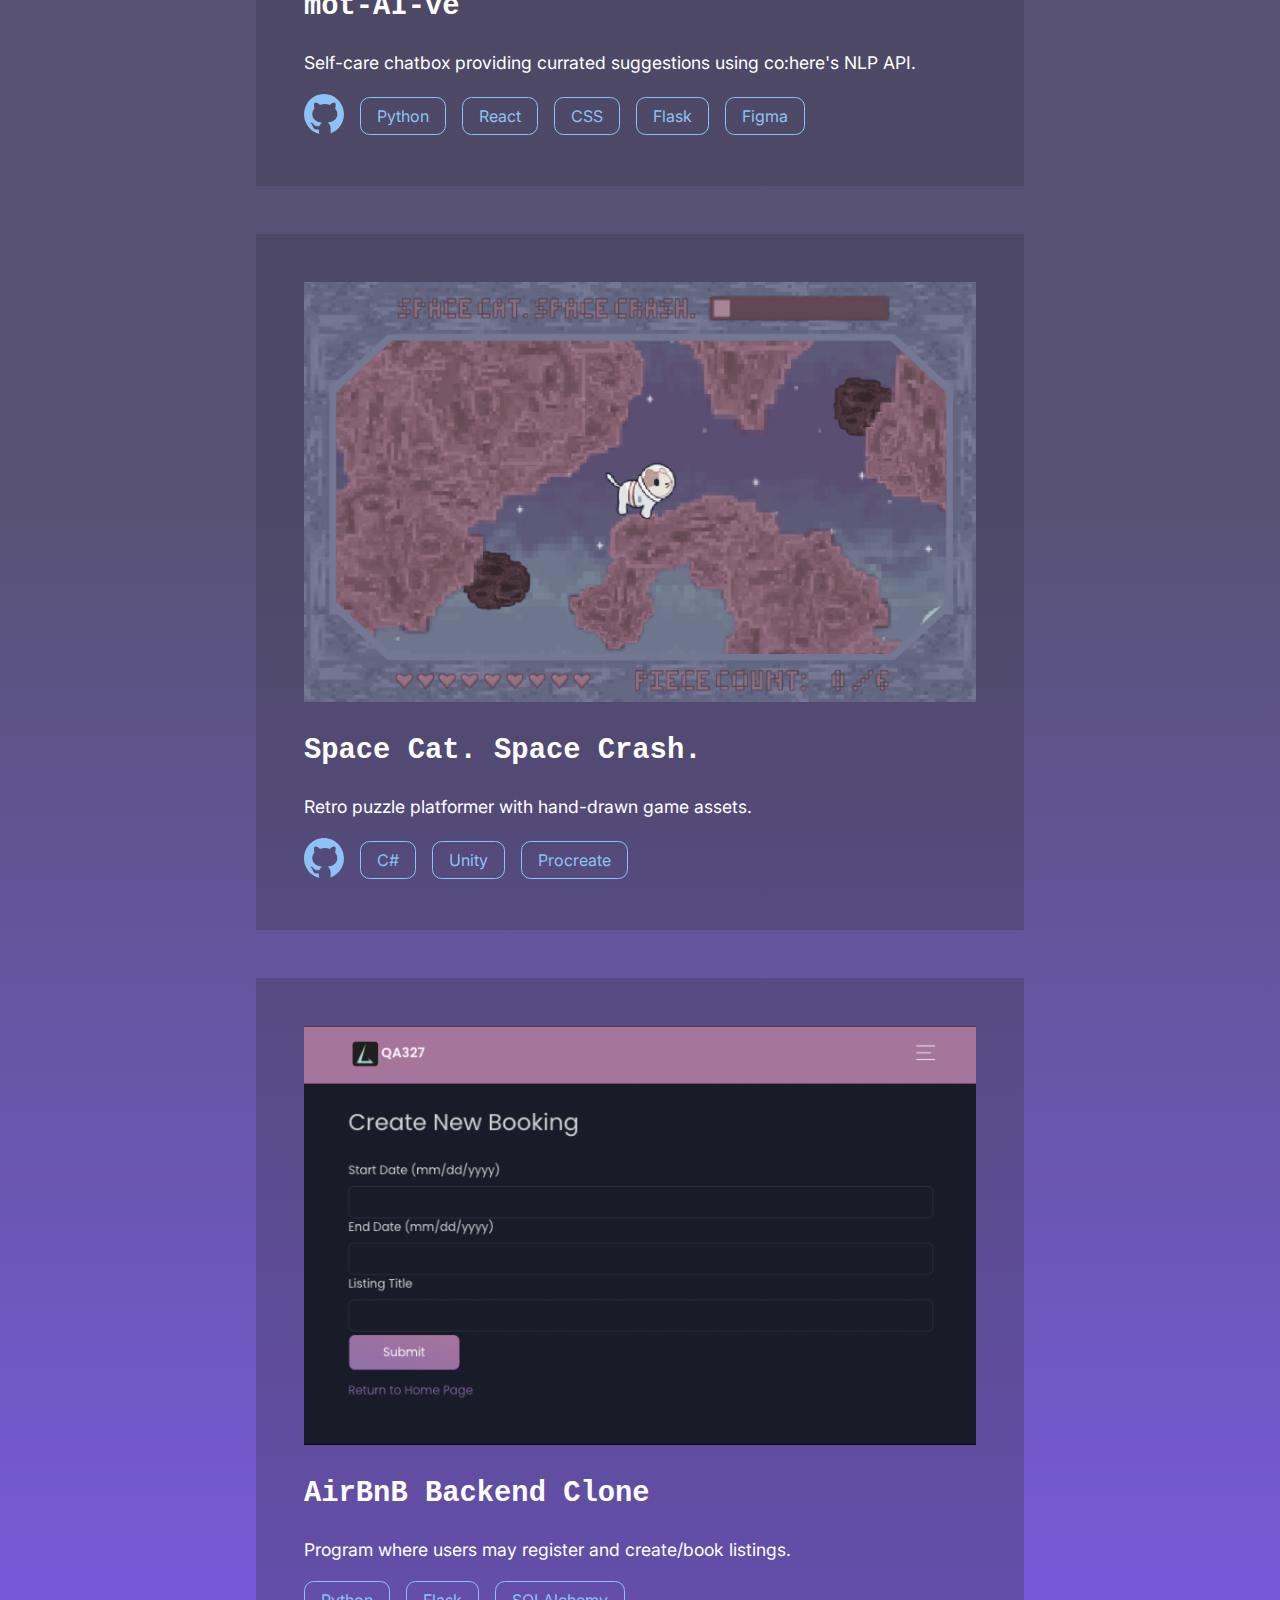
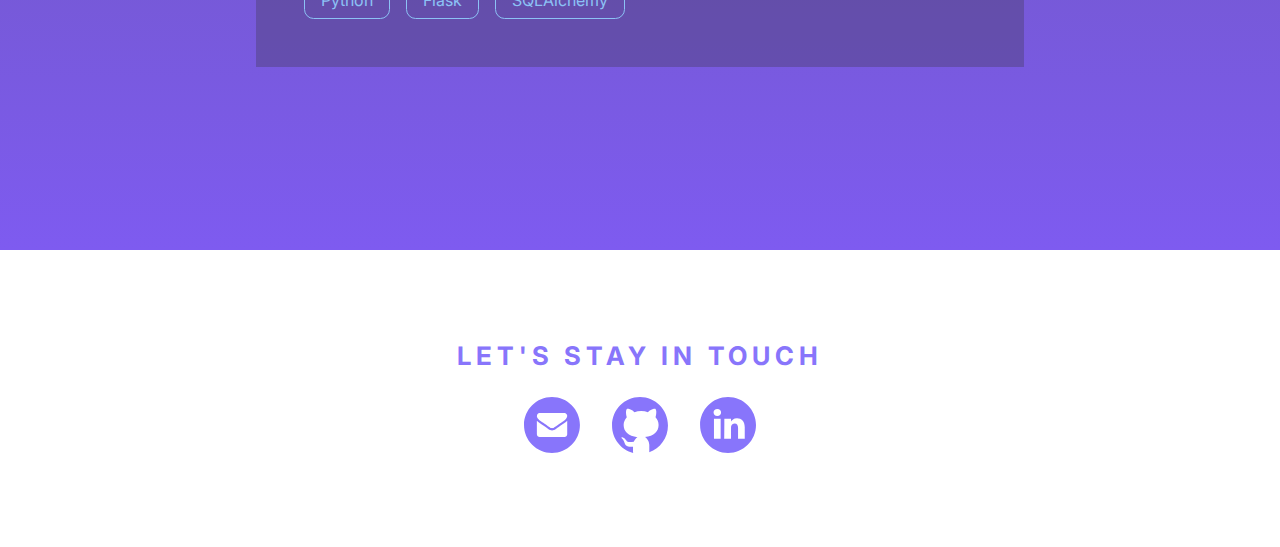
==== commit 0902dc94: "Modified About Me and Resume" ====
--- a/index.html
+++ b/index.html
@@ -61,11 +61,12 @@
                         <div id="line"></div>
                     </div>
                     <div class="about-box">
-                        <p class="about-txt">My name is Liv (she/her)! I am in my third 
-                                             year of computing at Queen’s University, specializing 
-                                             in software design. I am currently seeking 2023 software development internships. 
-                                             <br><br>In my free time, I enjoy learning and exploring new 
-                                             technologies!</p>
+                        <p class="about-txt">My name is Liv, and I am specializing in Software Design at Queen’s University! 
+                                             I completed my third year of studies this past spring (2023) and 
+                                             I am currently working as a Software Development Intern at Bell Canada until next summer (2024).
+                                             
+                                             
+                                             <br><br>Please do not hesitate to reach out, as I am always seeking the new opportunities to learn and grow!</p>
                         <img class="head-shot" src="assets/b&w-headshot.png" alt="liv's head shot">
                     </div>
                     <div class="interests">
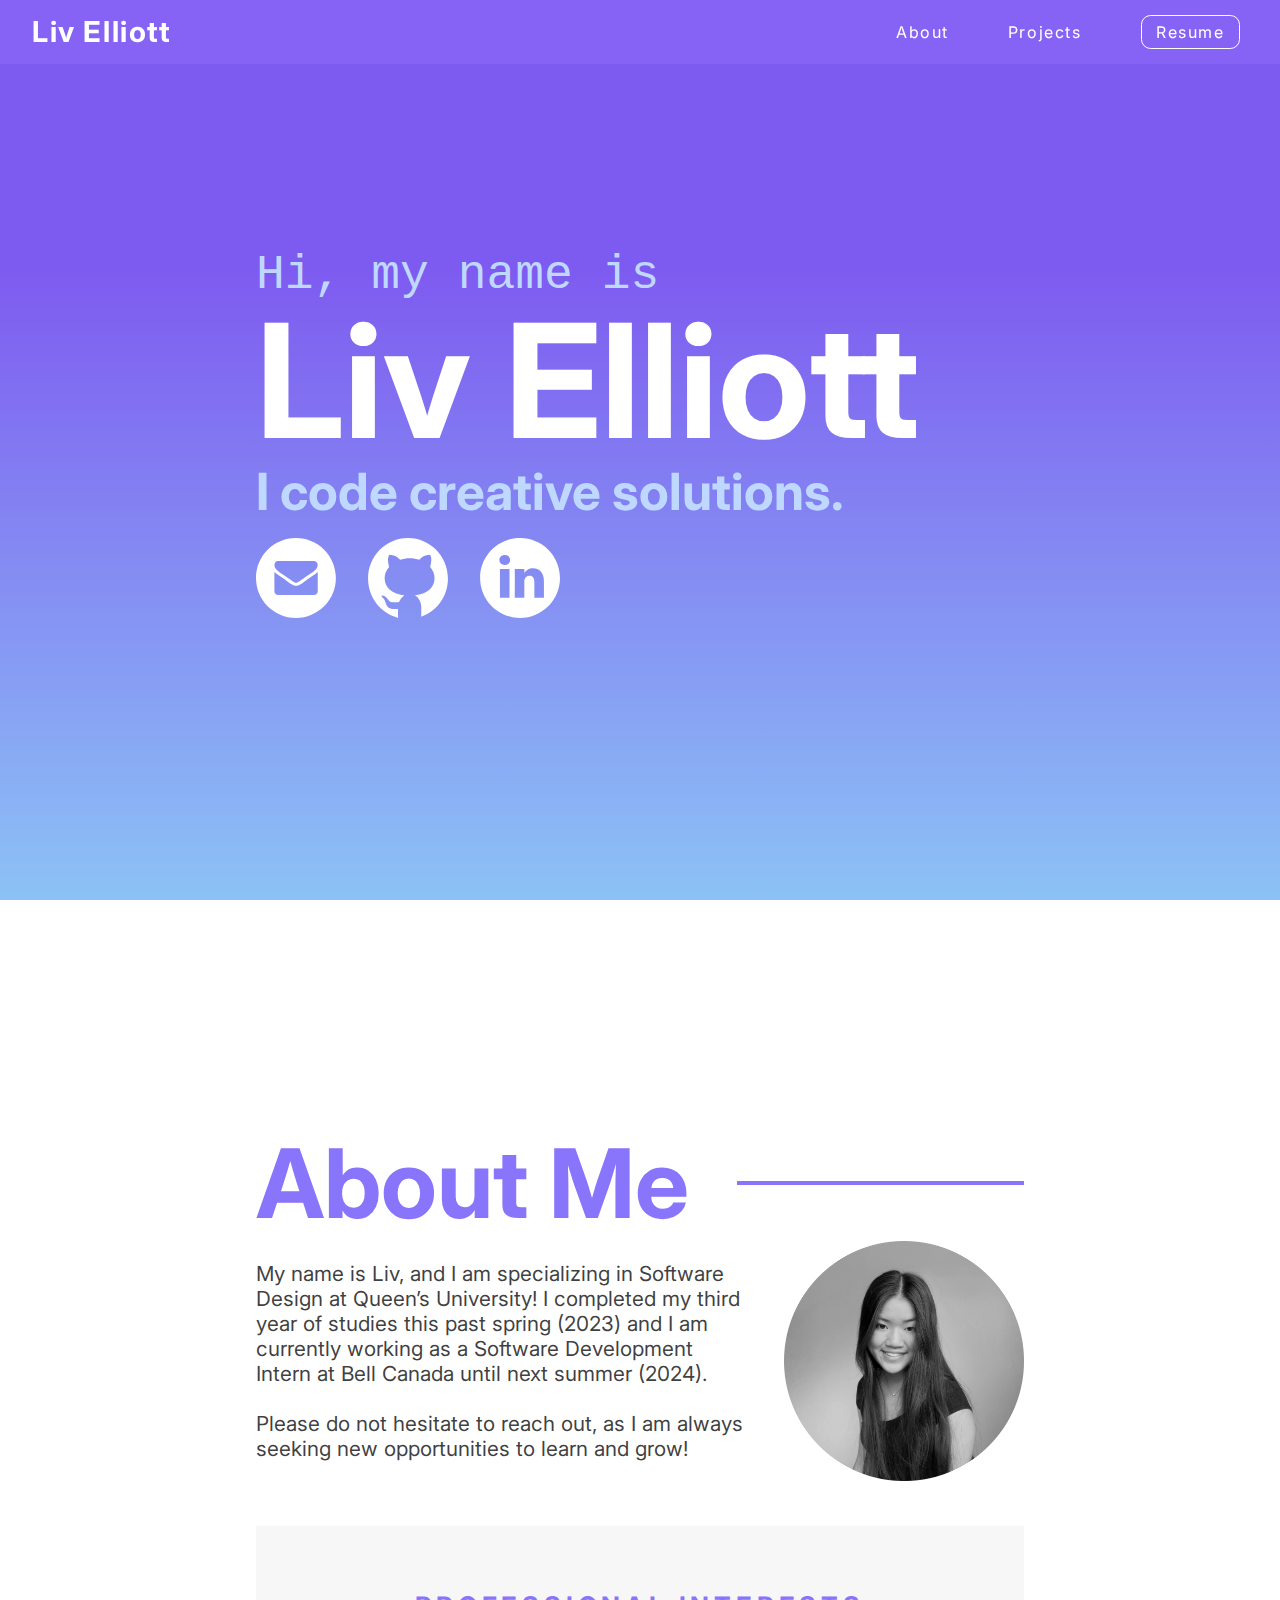
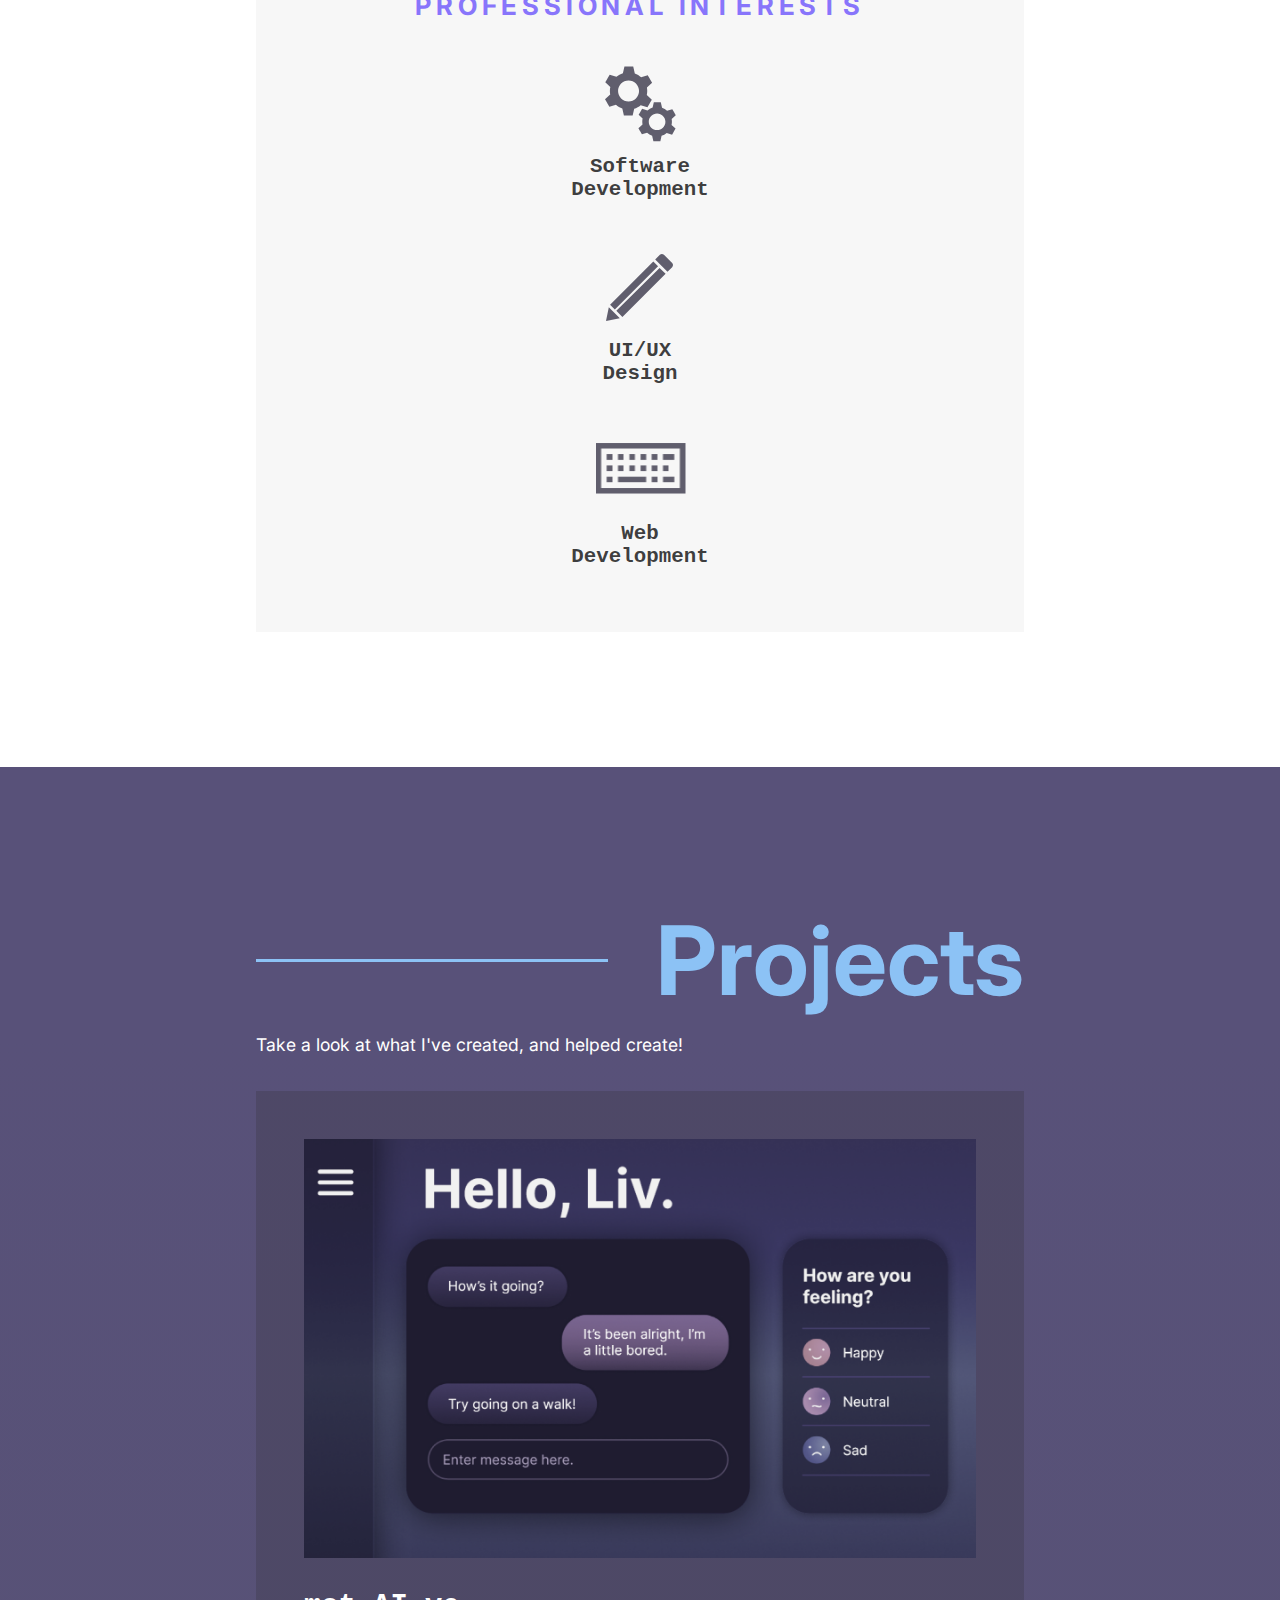
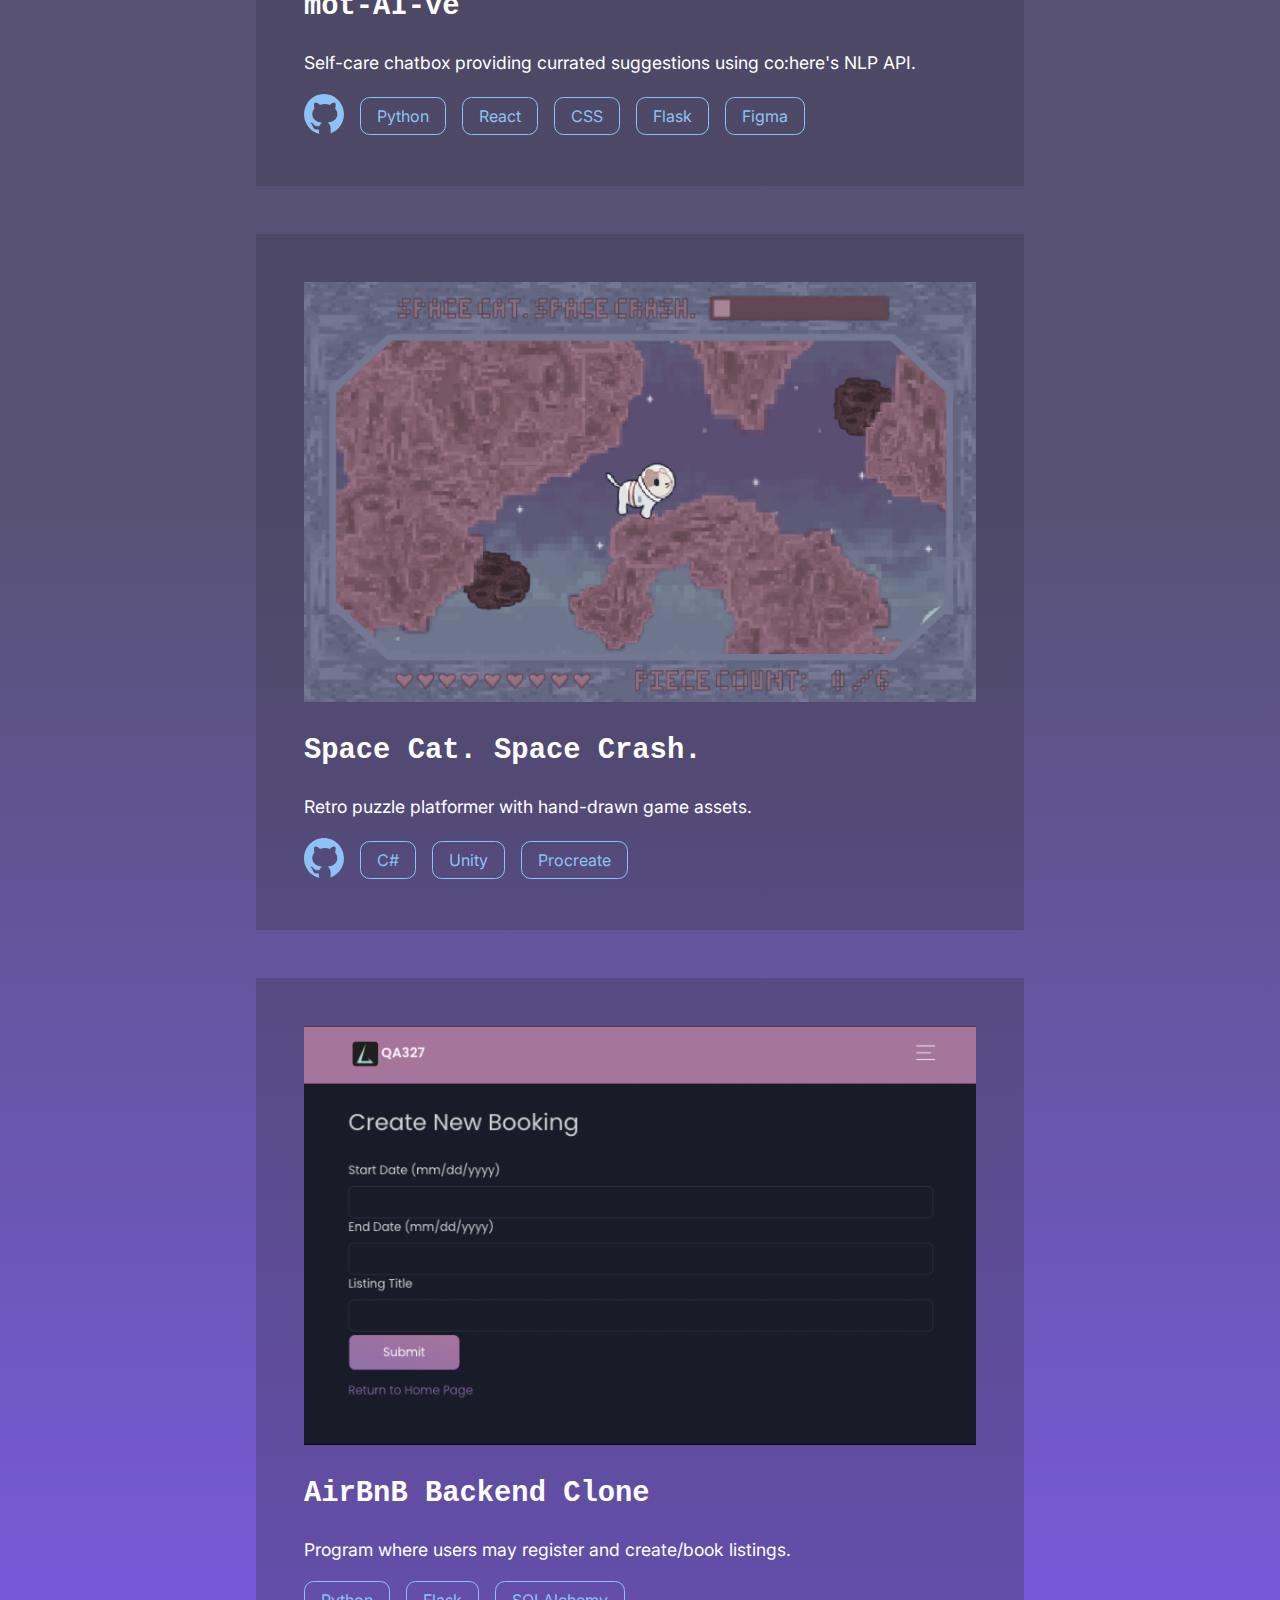
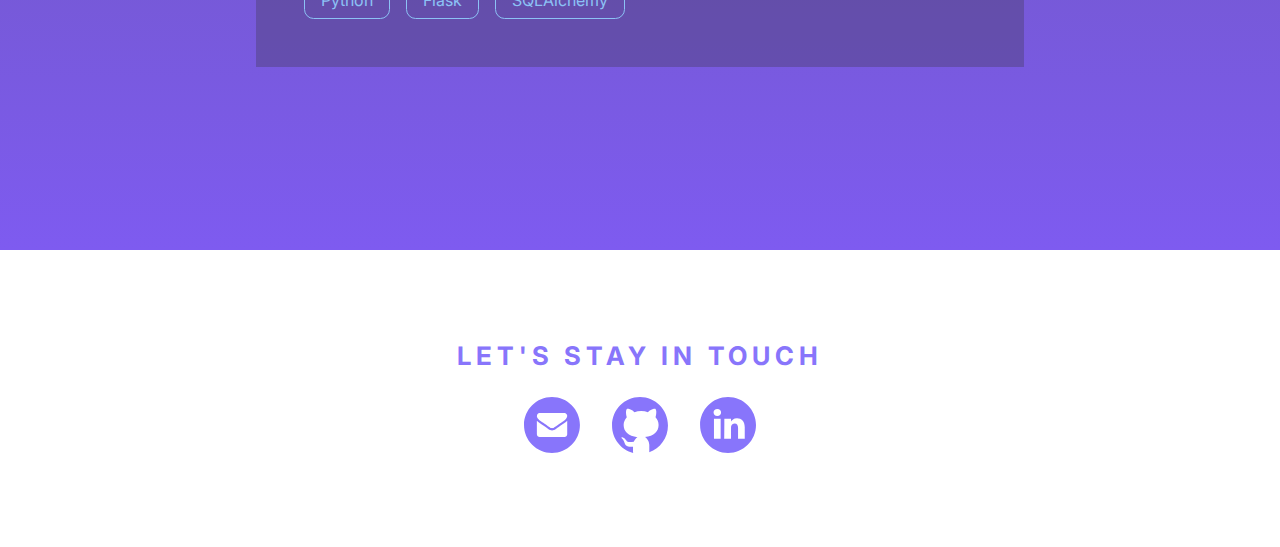
==== commit 96c13c1a: "Fixed typo" ====
--- a/index.html
+++ b/index.html
@@ -66,7 +66,7 @@
                                              I am currently working as a Software Development Intern at Bell Canada until next summer (2024).
                                              
                                              
-                                             <br><br>Please do not hesitate to reach out, as I am always seeking the new opportunities to learn and grow!</p>
+                                             <br><br>Please do not hesitate to reach out, as I am always seeking new opportunities to learn and grow!</p>
                         <img class="head-shot" src="assets/b&w-headshot.png" alt="liv's head shot">
                     </div>
                     <div class="interests">
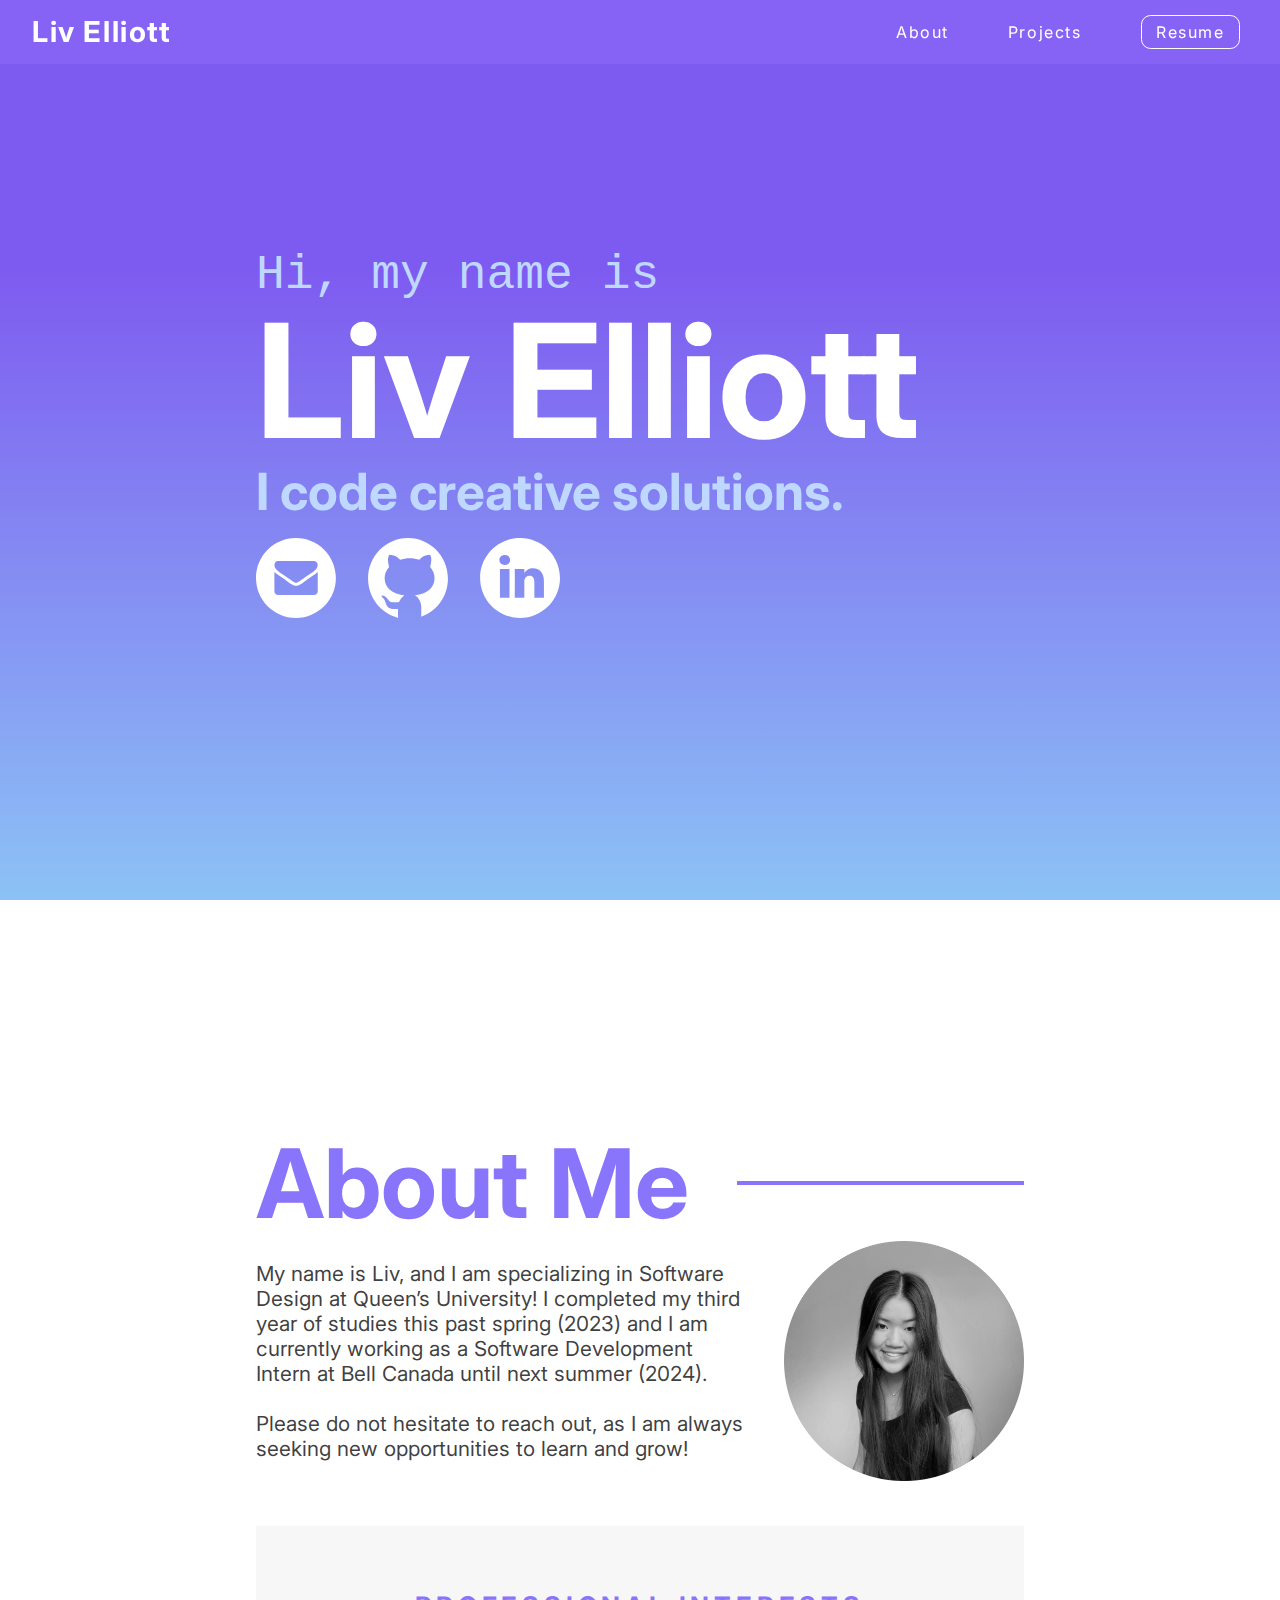
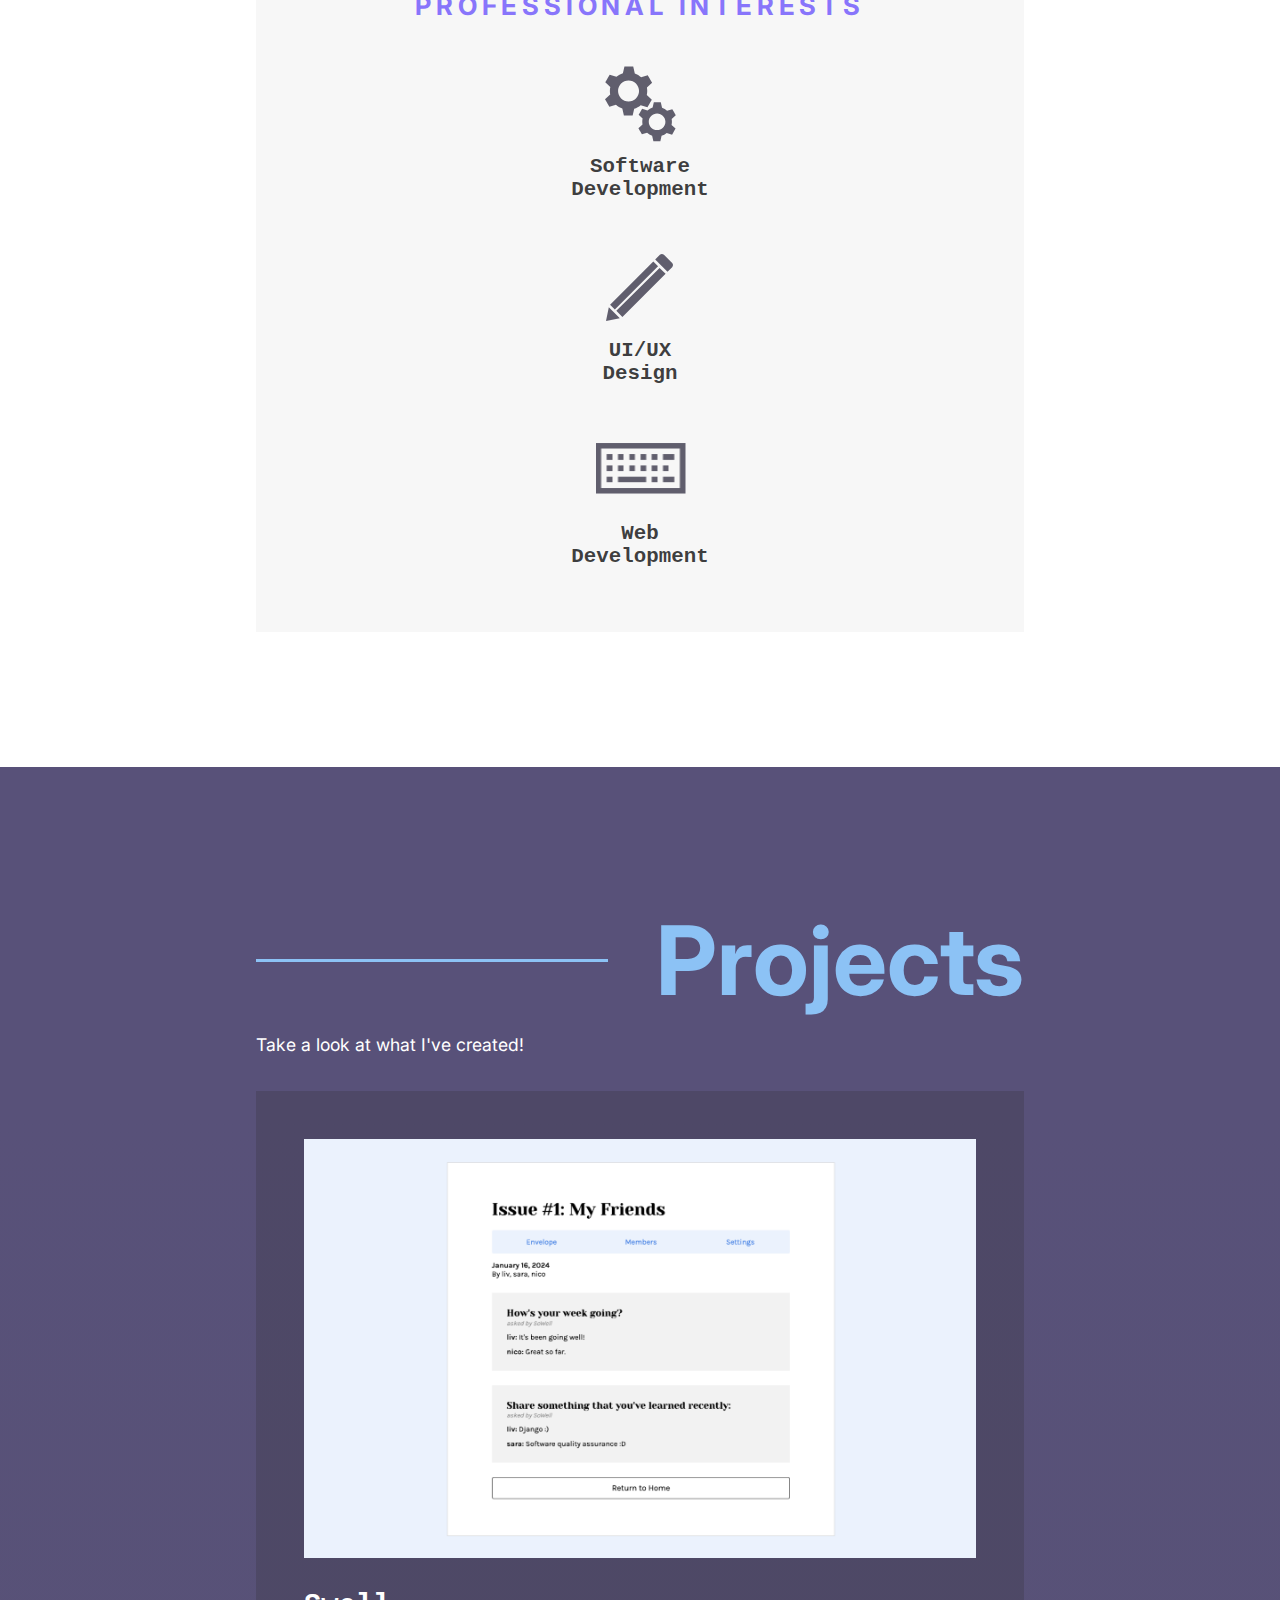
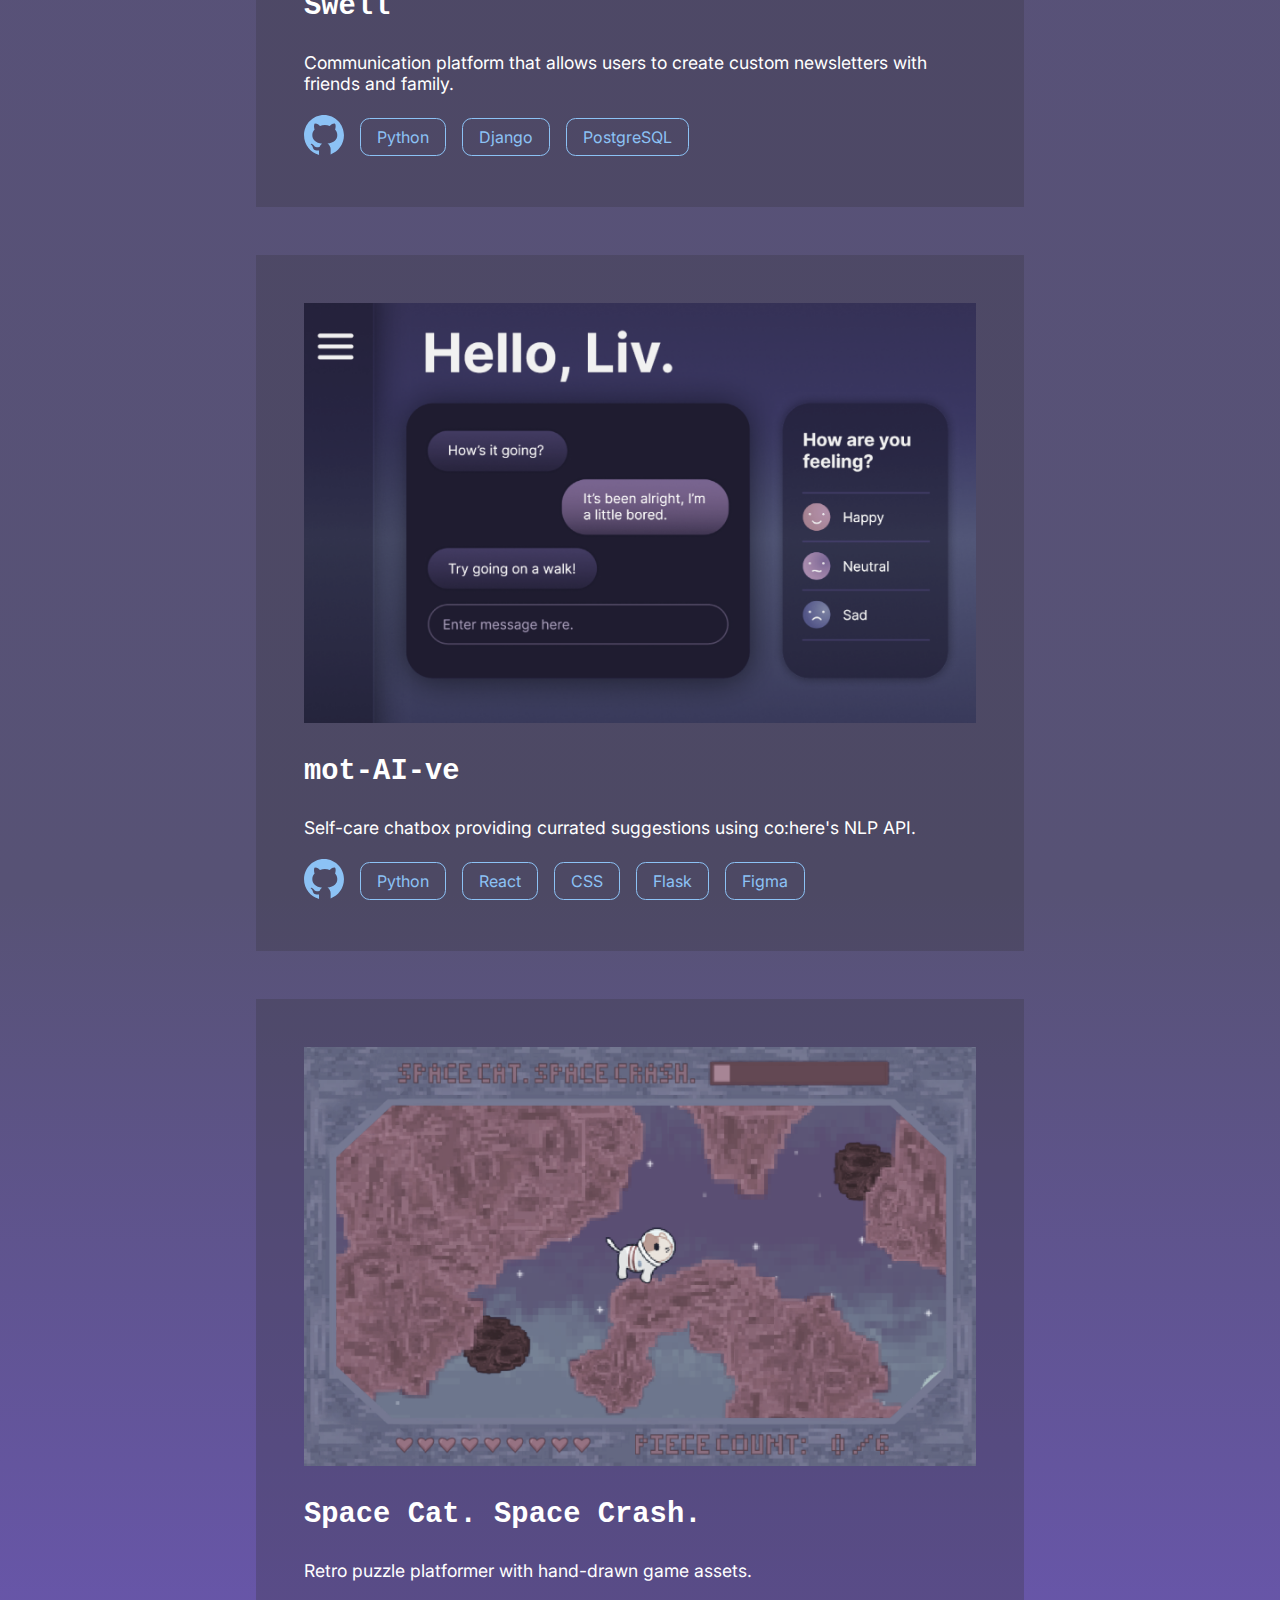
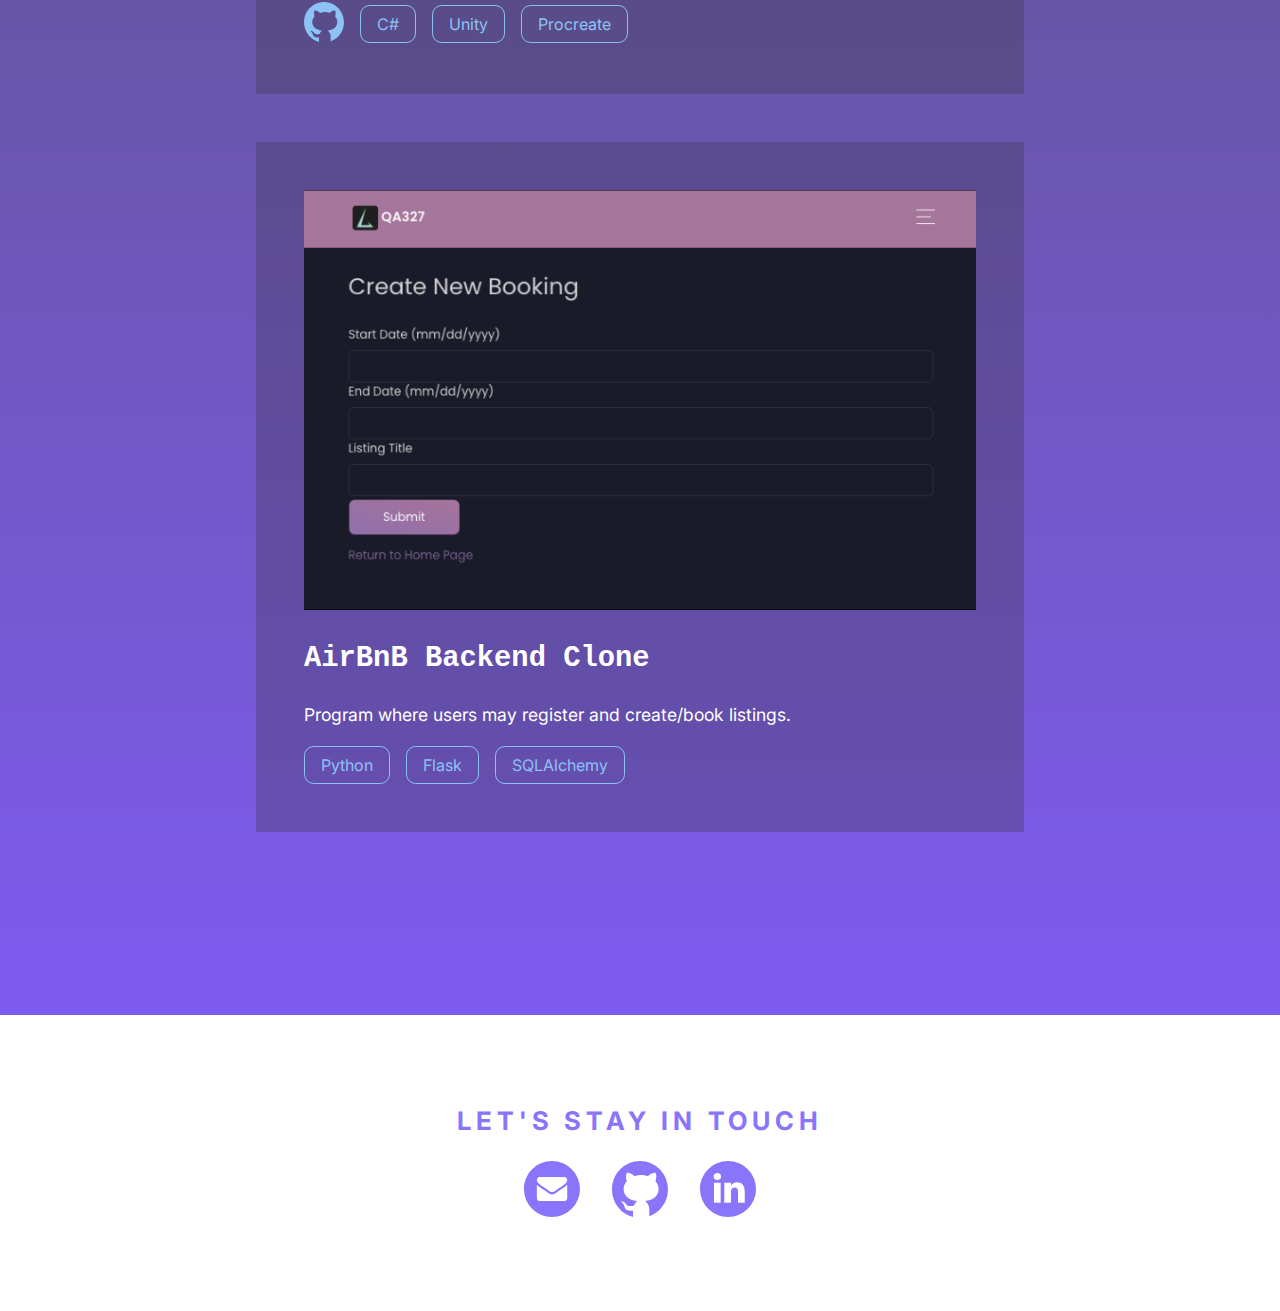
==== commit 6ce05388: "add project" ====
--- a/index.html
+++ b/index.html
@@ -113,7 +113,24 @@
                         <div id="line"></div>
                         <h1>Projects</h1>
                     </div>
-                    <p id="update-msg">Take a look at what I've created, and helped create!</p>
+                    <p id="update-msg">Take a look at what I've created!</p>
+                    <div class="p-box p-1">
+                        <img class="image" src="assets/swell.png" alt="Selfcare Chatbot">
+                        <div class="p-txt">
+                            <div class="txt-accent">Swell</div>
+                            <p>Communication platform that allows users to create custom newsletters with friends and family.</p>
+                            <div class="p-tools">
+                                <a href="https://github.com/livelliott/swell" target="_blank">
+                                    <svg class="space-github" width="2.5em" height="2.5em" viewbox="0 0 76 76" fill="none" xmlns="http://www.w3.org/2000/svg">
+                                        <path d="M38 0C17.0337 0 0.0526428 17.24 0.0526428 38.5261C0.0526428 56.6317 12.2895 71.6585 28.799 75.8947C28.6084 75.4128 28.5148 74.7373 28.5148 74.0652V67.5141H23.7706C21.2095 67.5141 18.8358 66.3599 17.7926 64.2386C16.5589 61.927 16.3684 58.3629 13.2389 56.1464C12.2895 55.3759 13.0484 54.6054 14.0916 54.7005C16.0842 55.2776 17.6957 56.6284 19.2136 58.6482C20.7315 60.6712 21.3968 61.1532 24.2421 61.1532C25.5694 61.1532 27.6557 61.0581 29.5547 60.7663C30.5979 58.0678 32.3999 55.6612 34.5831 54.507C21.8716 52.966 15.8 46.6084 15.8 37.9392C15.8 34.1817 17.4115 30.6176 20.0695 27.5355C19.2169 24.5485 18.0768 18.3843 20.4506 15.9777C26.1443 15.9777 29.5579 19.7352 30.4105 20.6959C33.2558 19.7319 36.3885 19.1548 39.6116 19.1548C42.9316 19.1548 45.9673 19.7319 48.8126 20.6959C49.6652 19.7319 53.0821 15.9777 58.7726 15.9777C61.0494 18.2892 60.0063 24.5485 59.0568 27.5355C61.7147 30.5225 63.2326 34.1817 63.2326 37.9392C63.2326 46.6084 57.2547 52.966 44.64 54.3136C48.1505 56.1432 50.6179 61.3434 50.6179 65.196V73.9701C50.6179 74.2586 50.5243 74.5471 50.5243 74.8357C65.3221 69.6355 75.9474 55.3825 75.9474 38.5261C75.9474 17.24 58.9663 0 38 0Z"/>
+                                    </svg>
+                                </a>
+                                <div class="tool">Python</div>
+                                <div class="tool">Django</div>
+                                <div class="tool">PostgreSQL</div>
+                            </div>
+                        </div>
+                    </div>
                     <div class="p-box p-1">
                         <img class="image" src="assets/motaive.png" alt="Selfcare Chatbot">
                         <div class="p-txt">
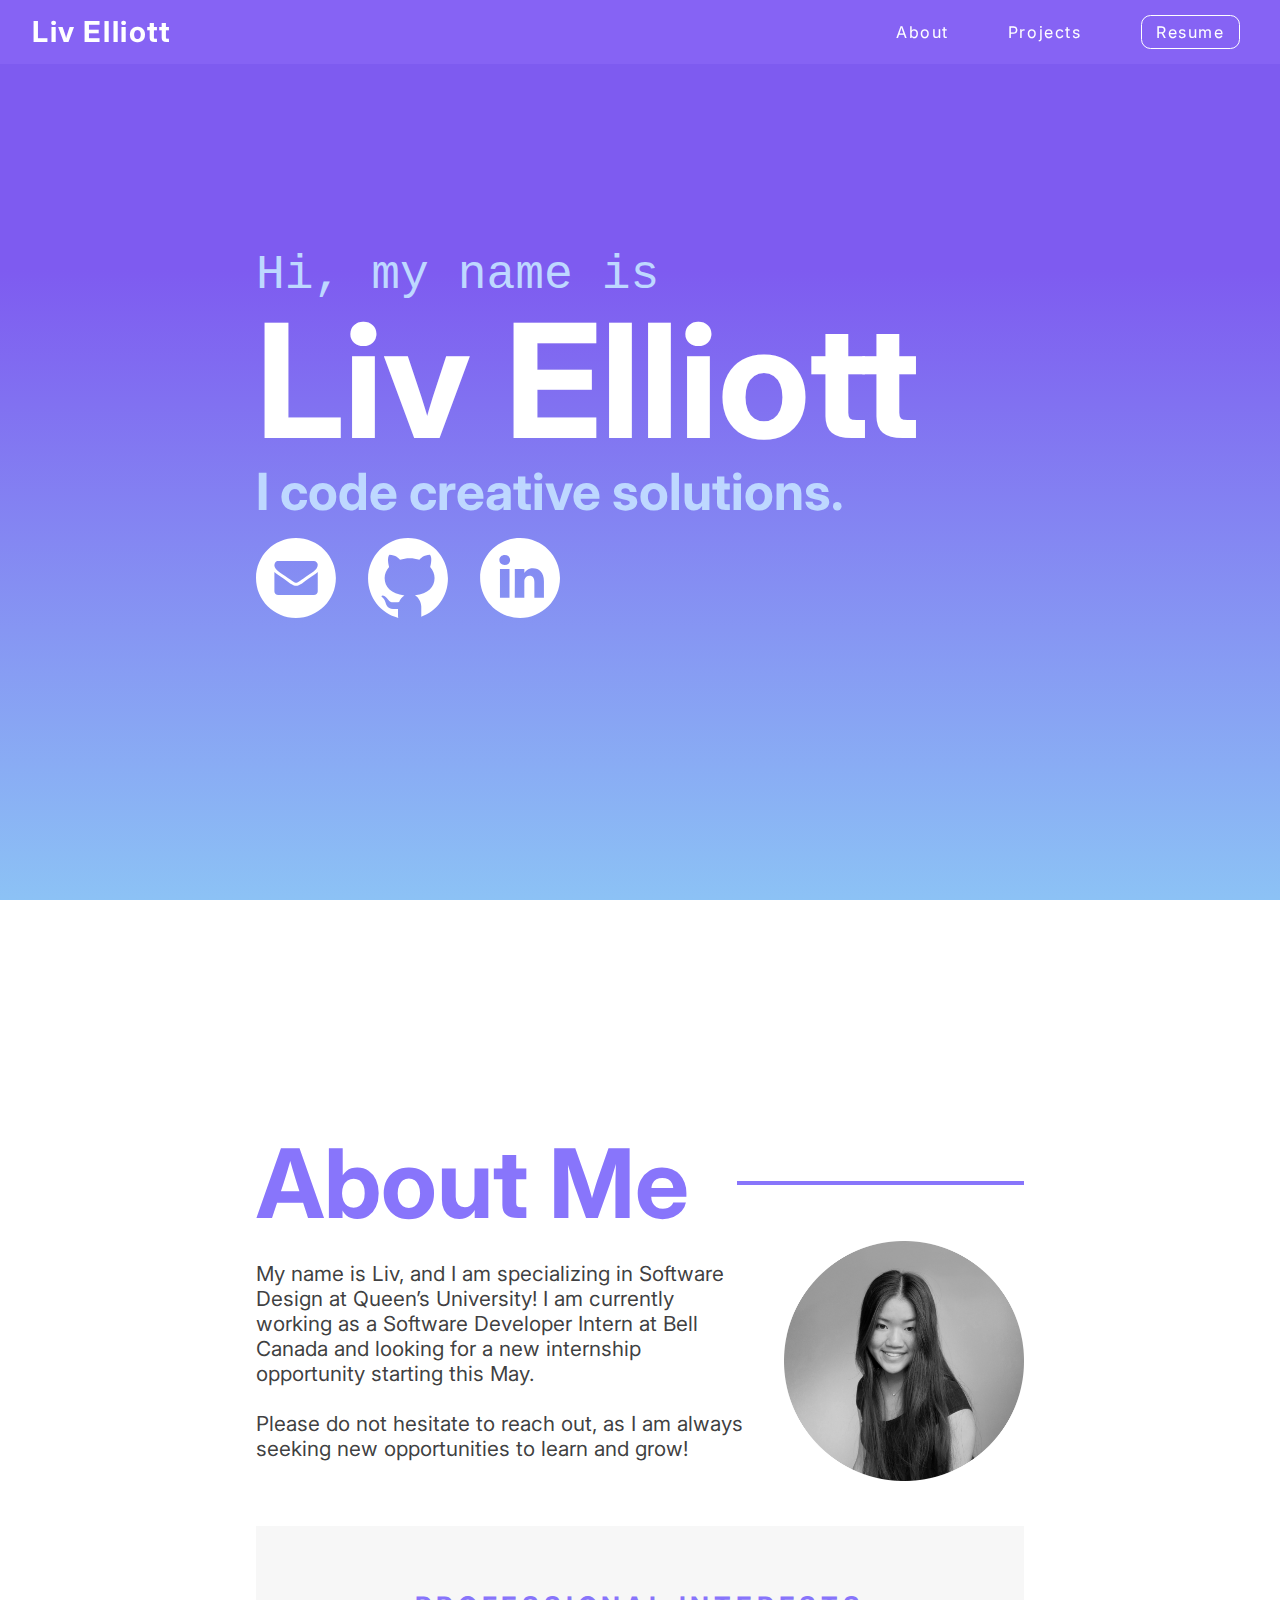
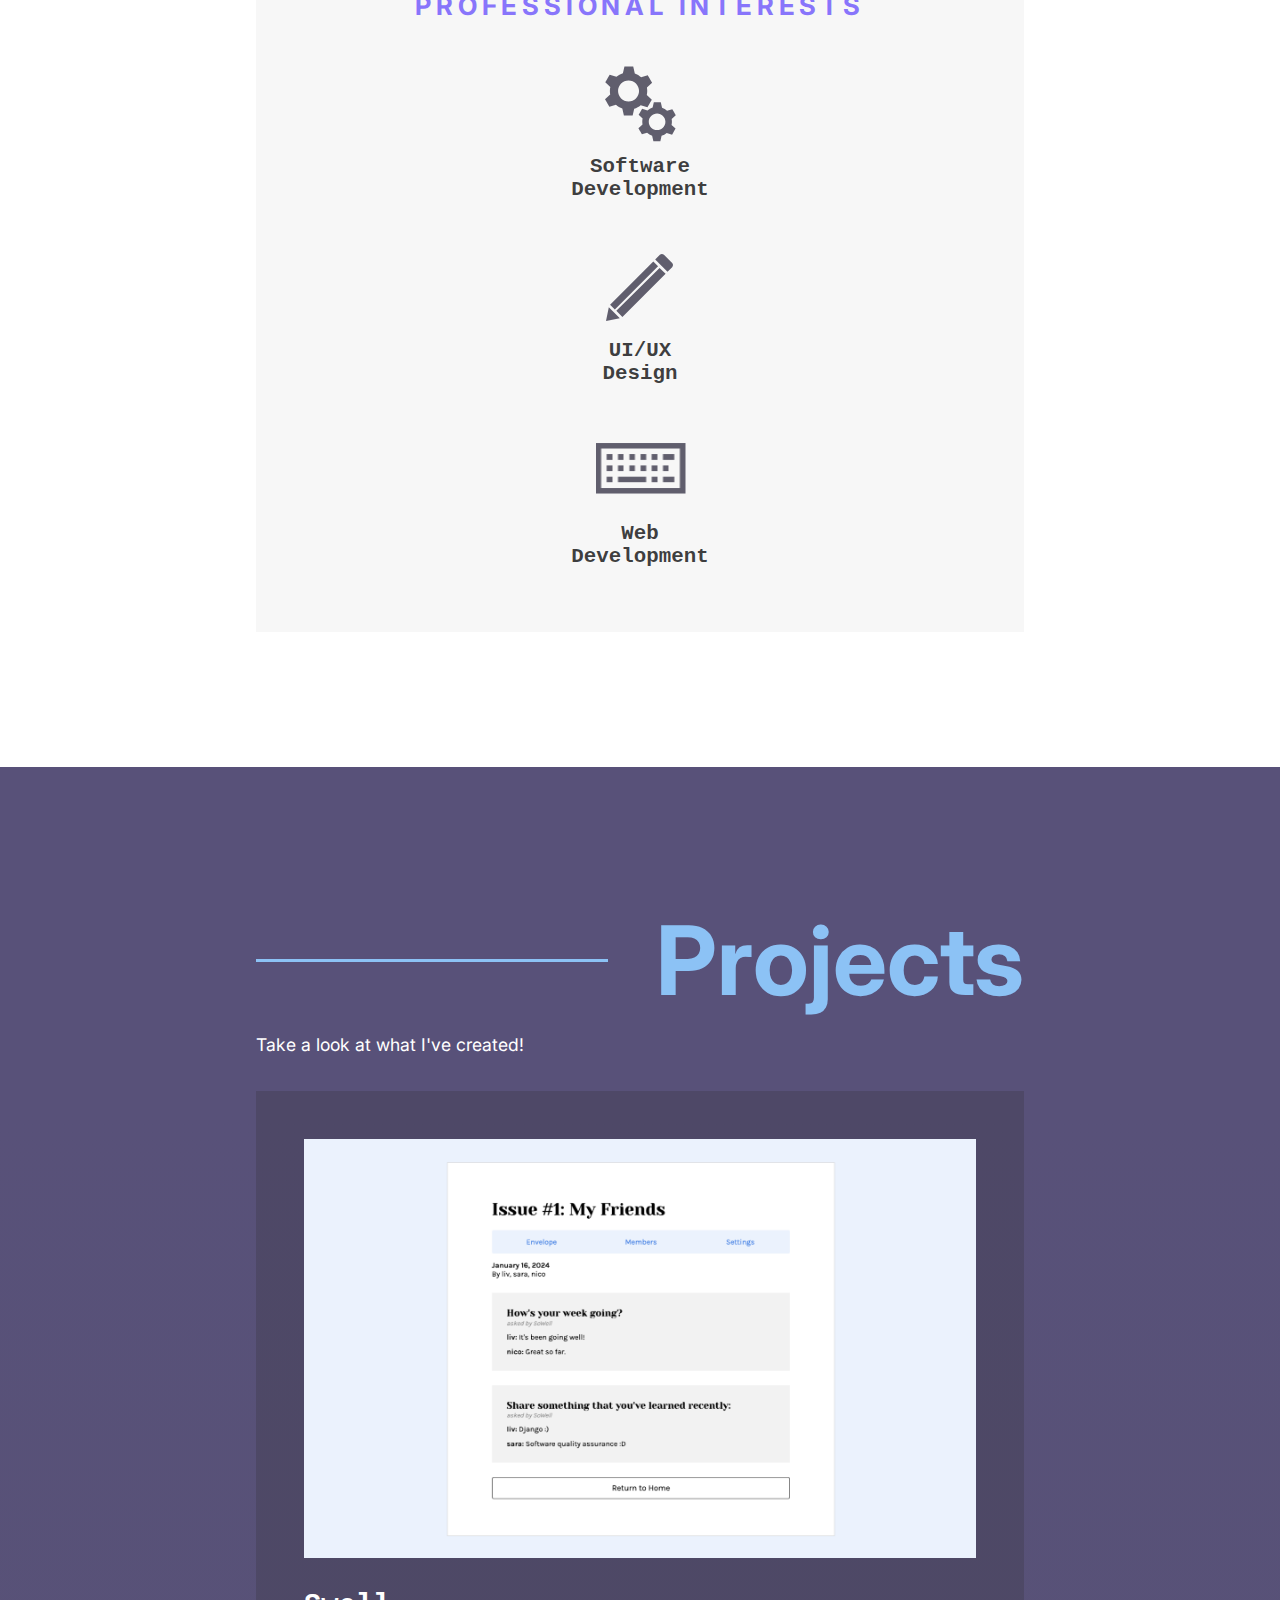
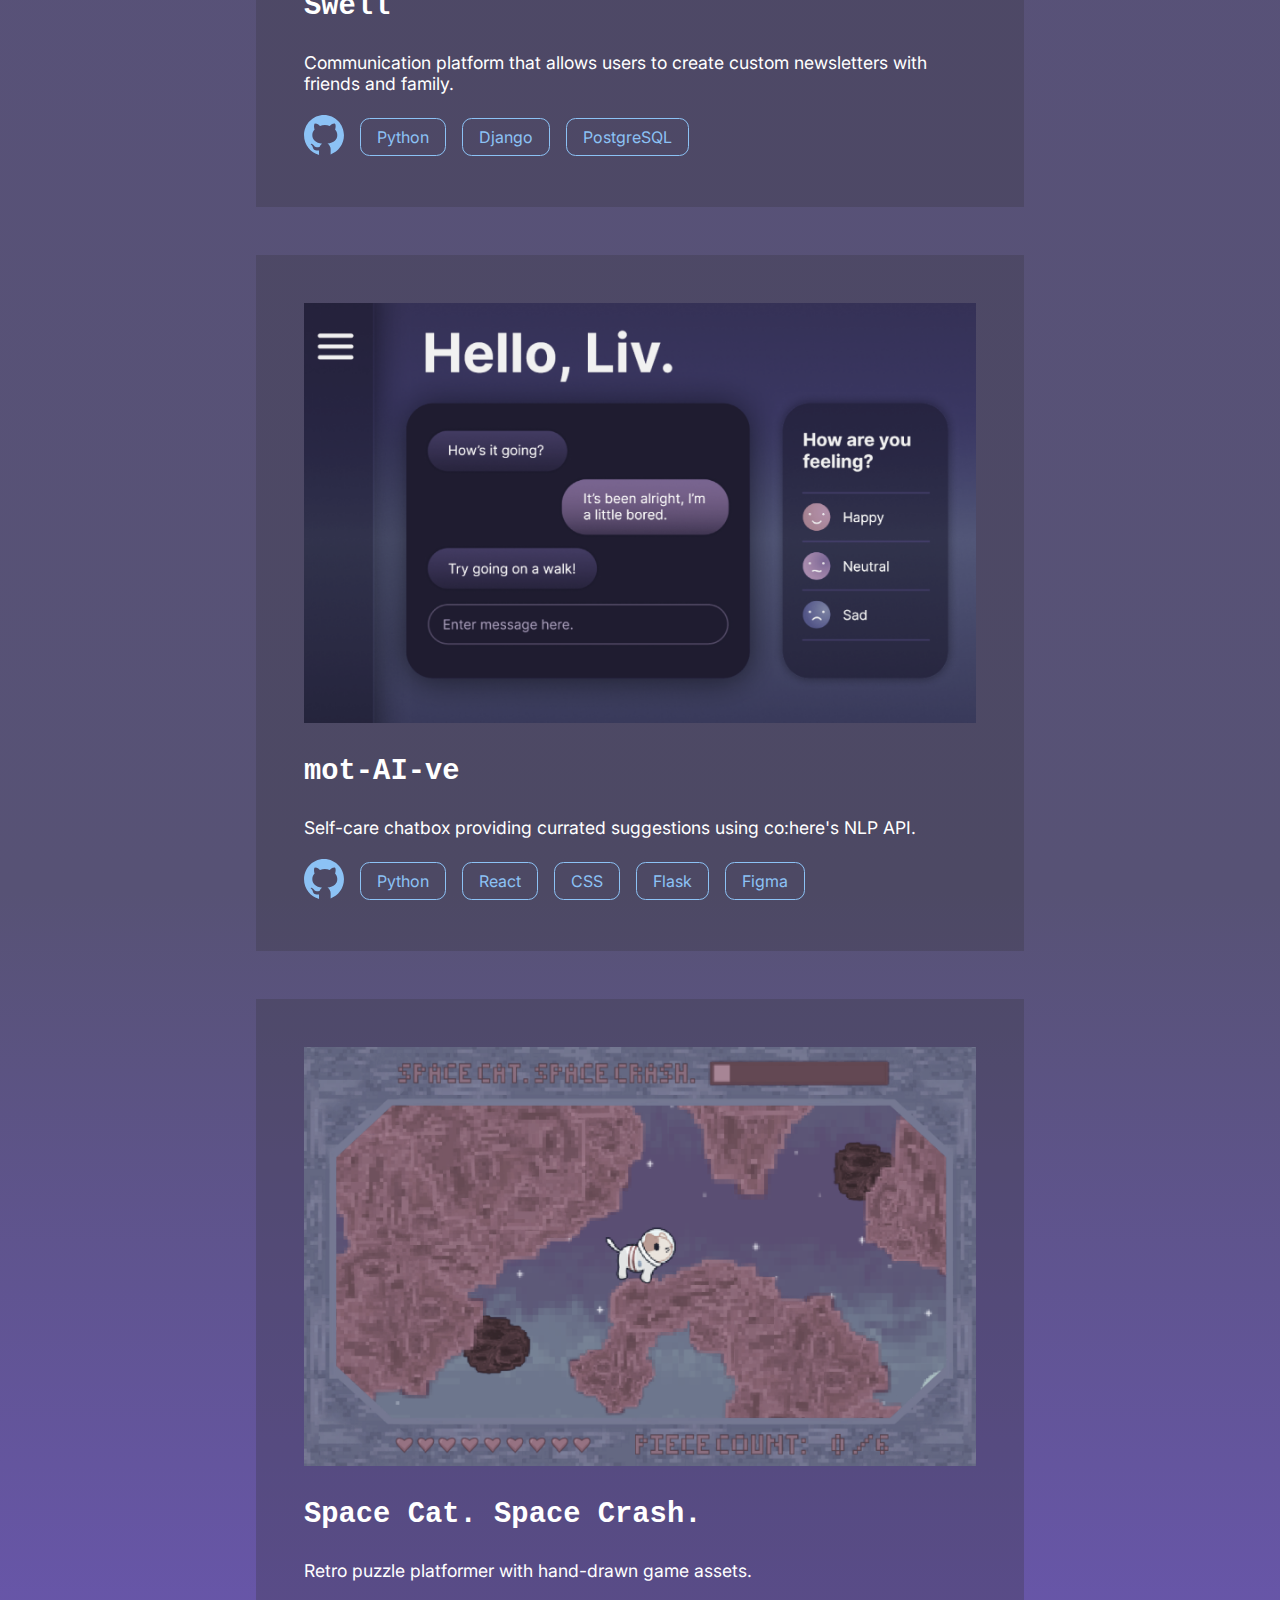
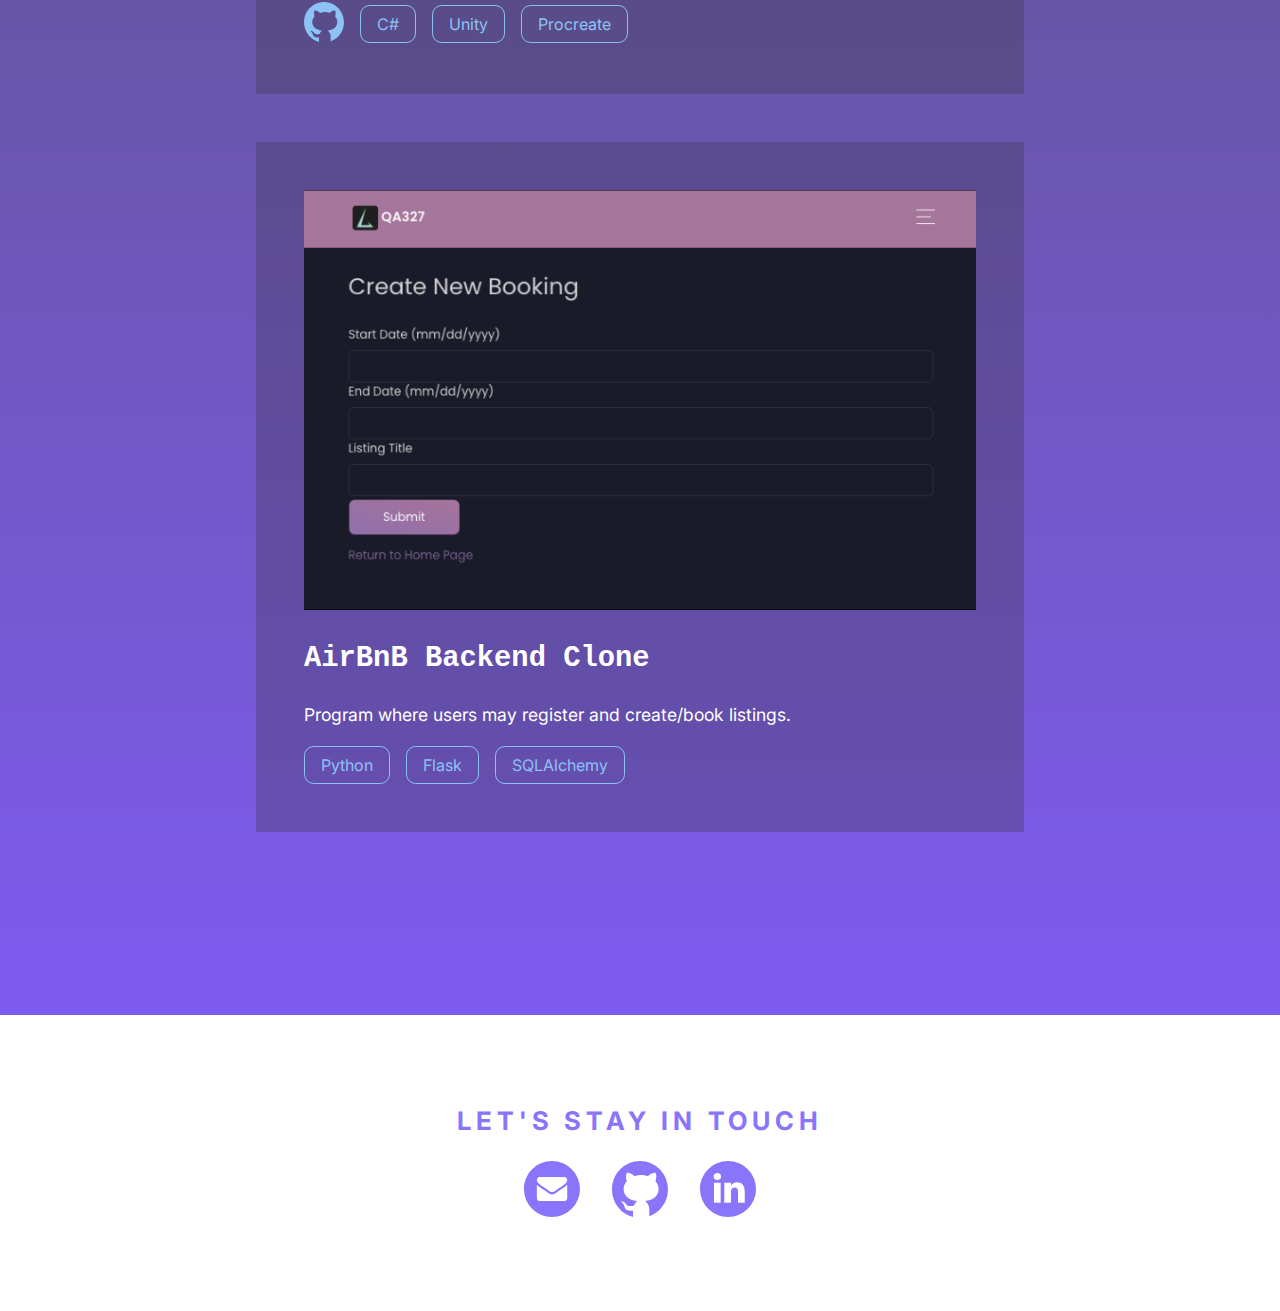
==== commit 2b0e5a48: "modify about" ====
--- a/index.html
+++ b/index.html
@@ -62,8 +62,7 @@
                     </div>
                     <div class="about-box">
                         <p class="about-txt">My name is Liv, and I am specializing in Software Design at Queen’s University! 
-                                             I completed my third year of studies this past spring (2023) and 
-                                             I am currently working as a Software Development Intern at Bell Canada until next summer (2024).
+                                            I am currently working as a Software Developer Intern at Bell Canada and looking for a new internship opportunity starting this May.
                                              
                                              
                                              <br><br>Please do not hesitate to reach out, as I am always seeking new opportunities to learn and grow!</p>
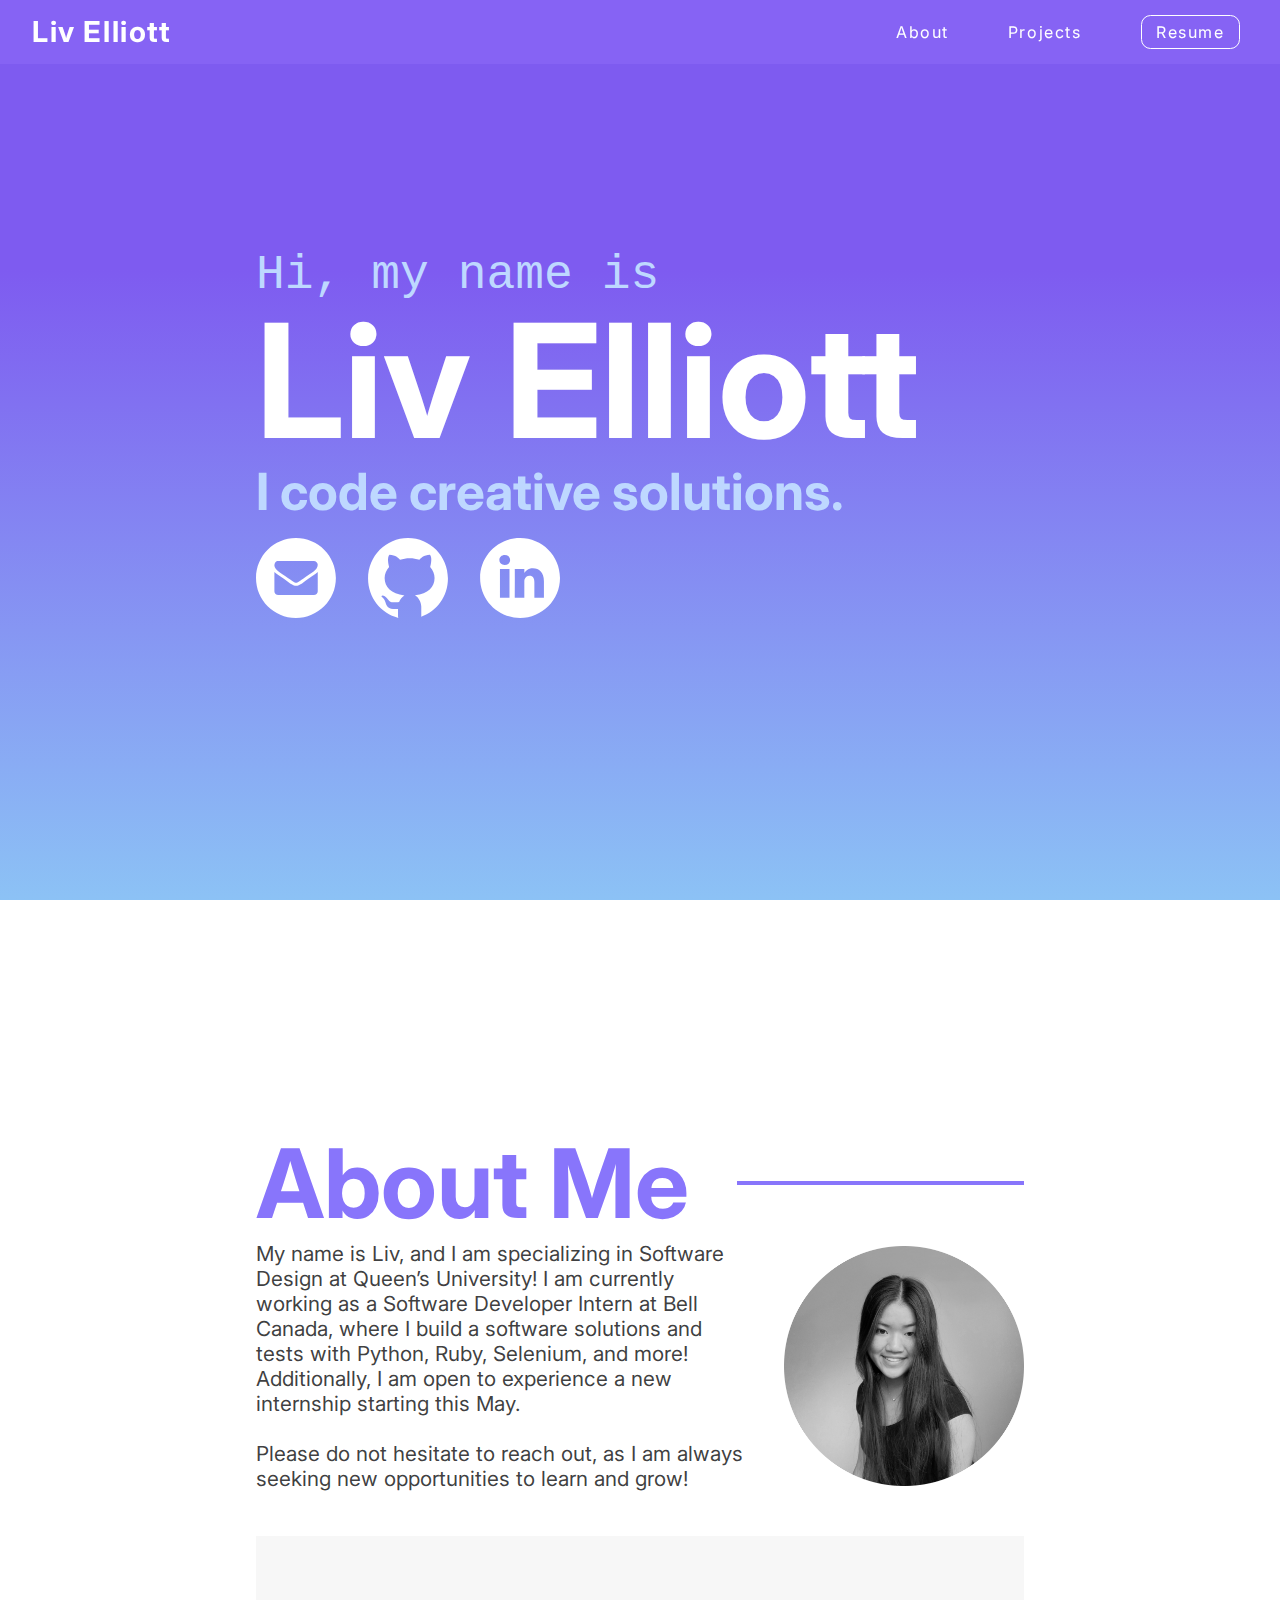
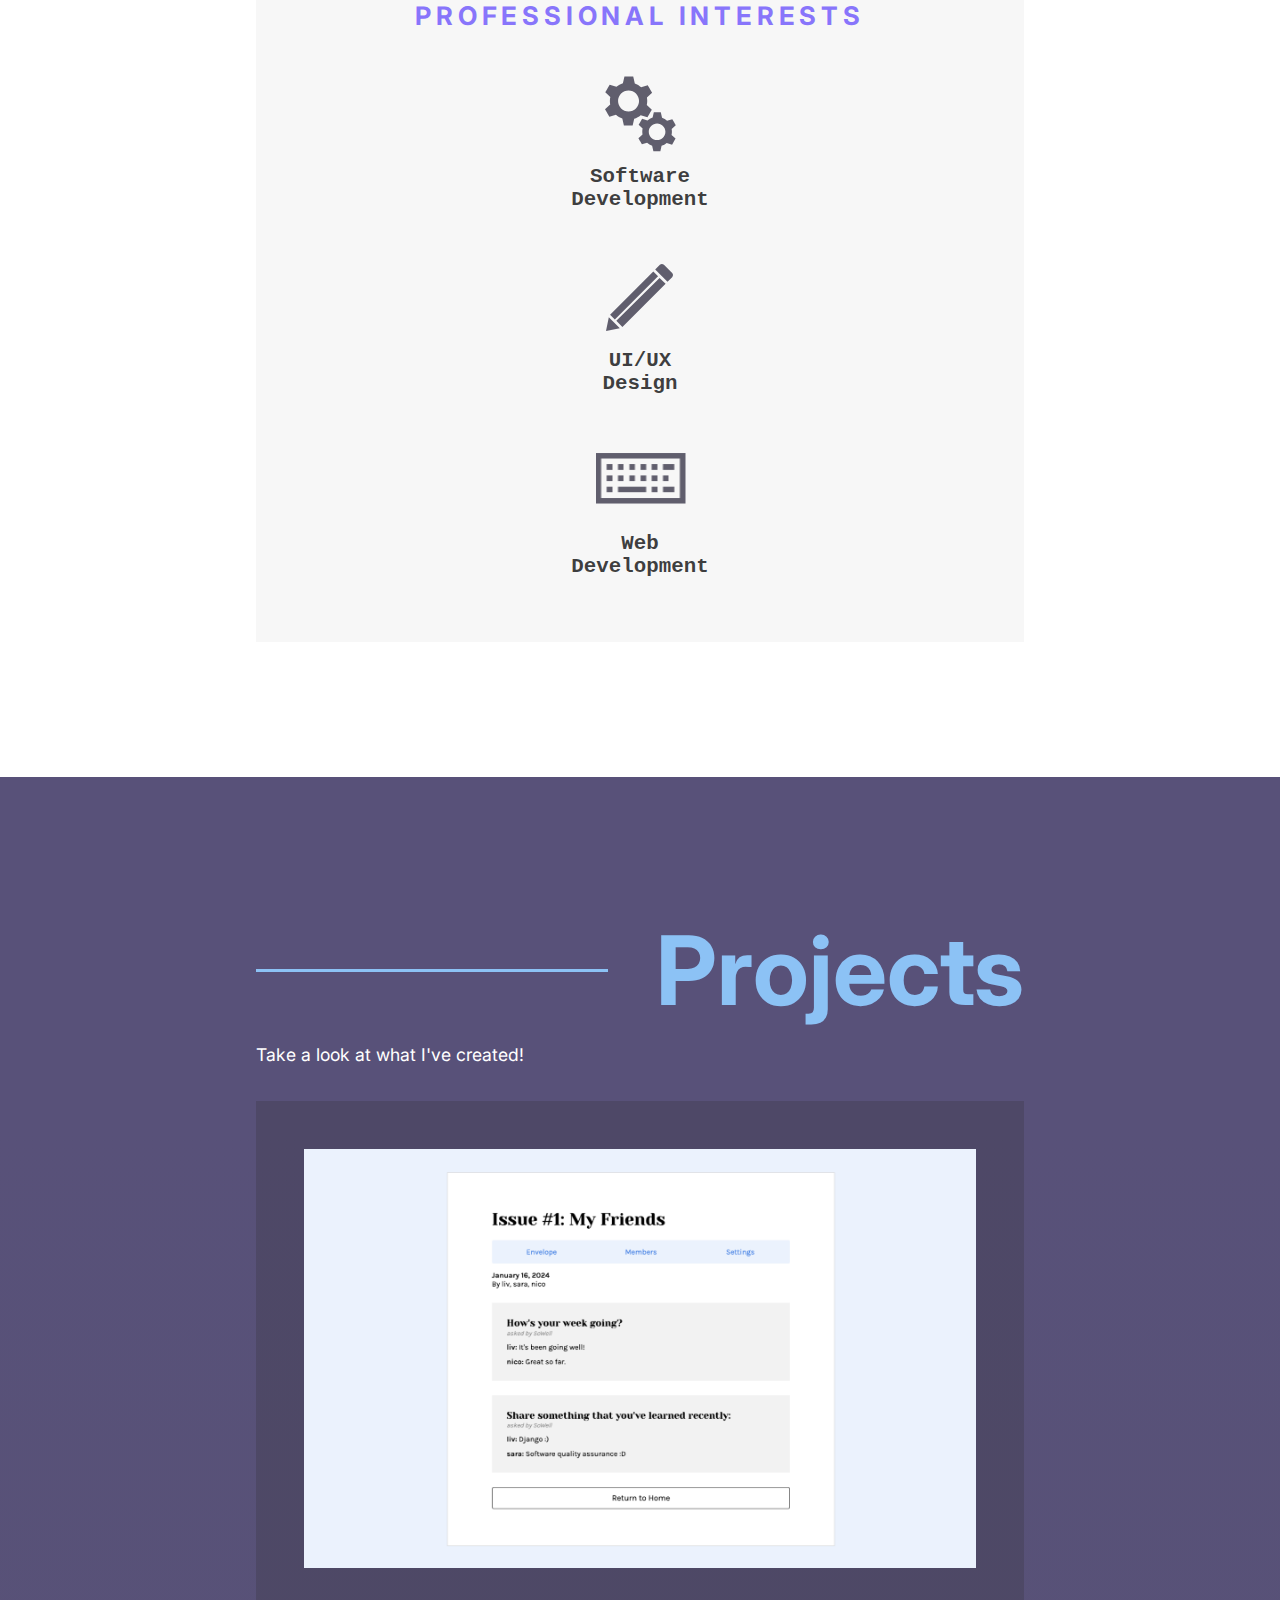
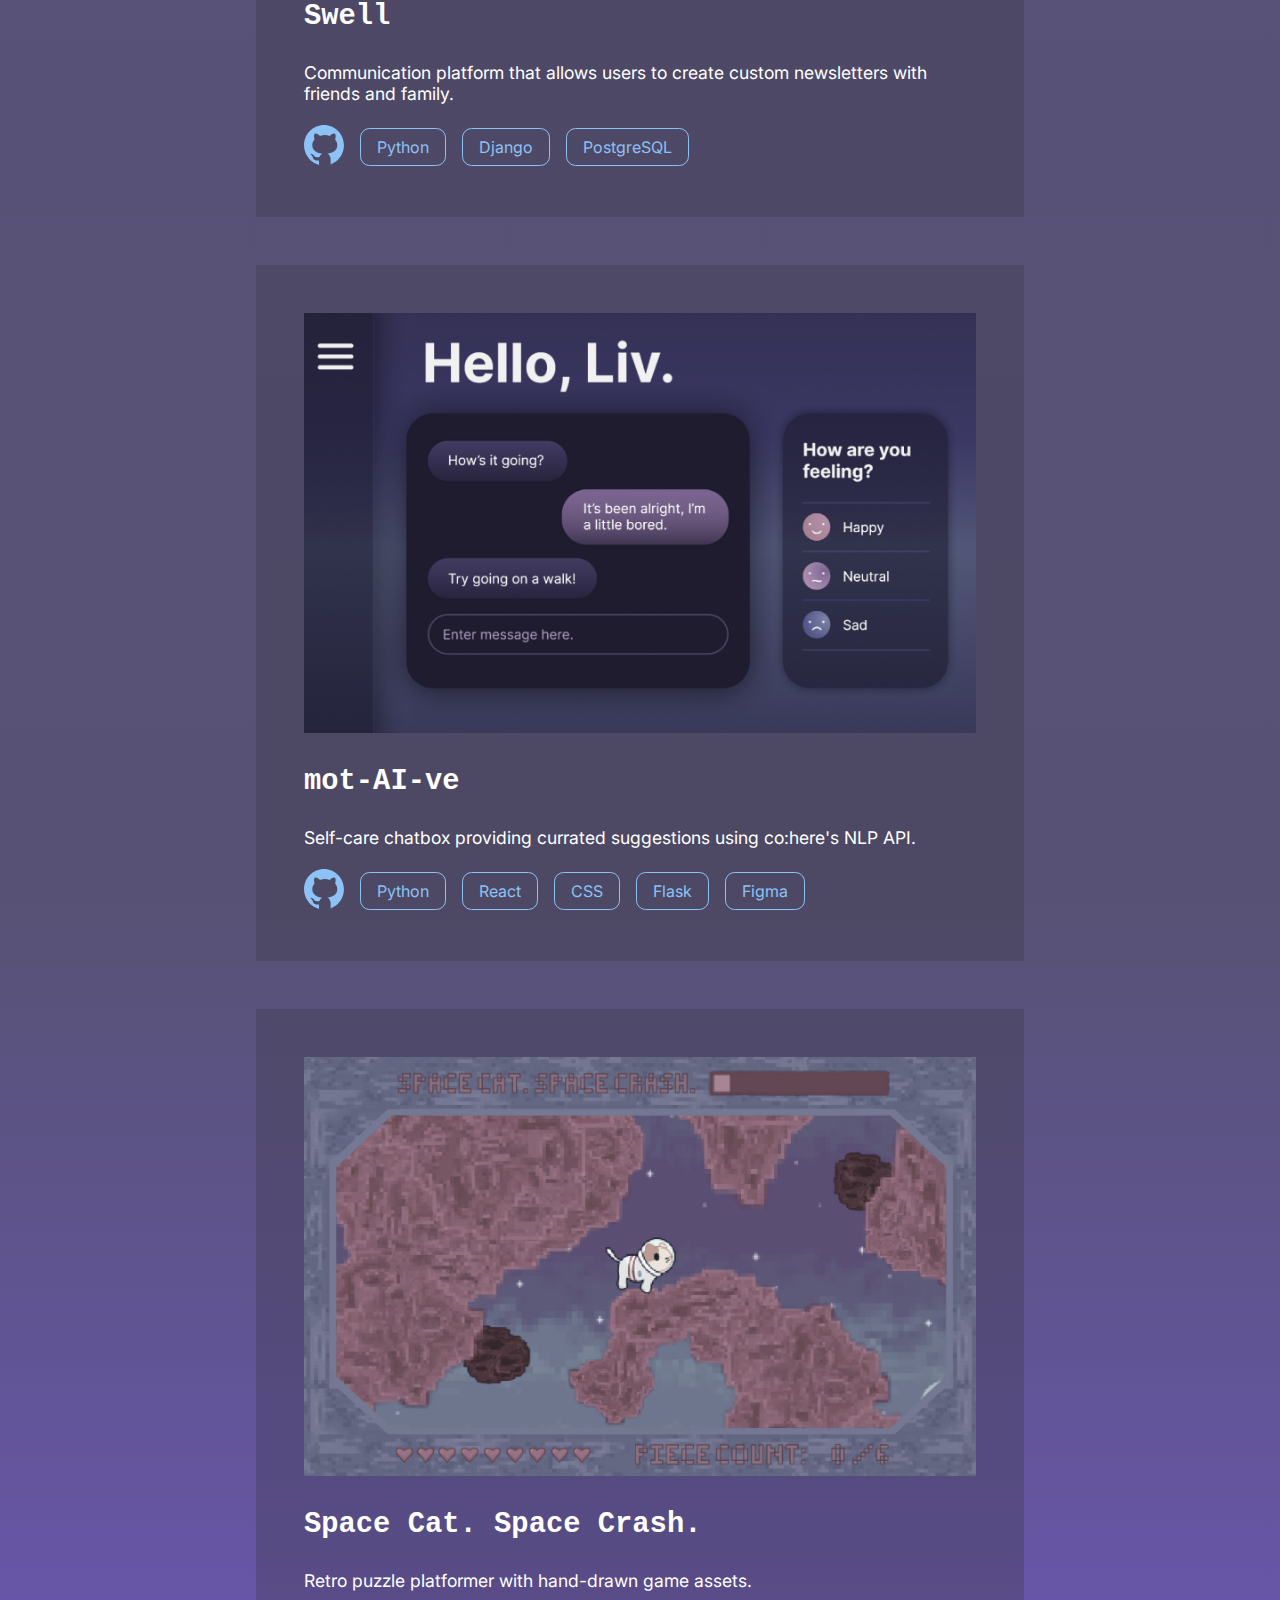
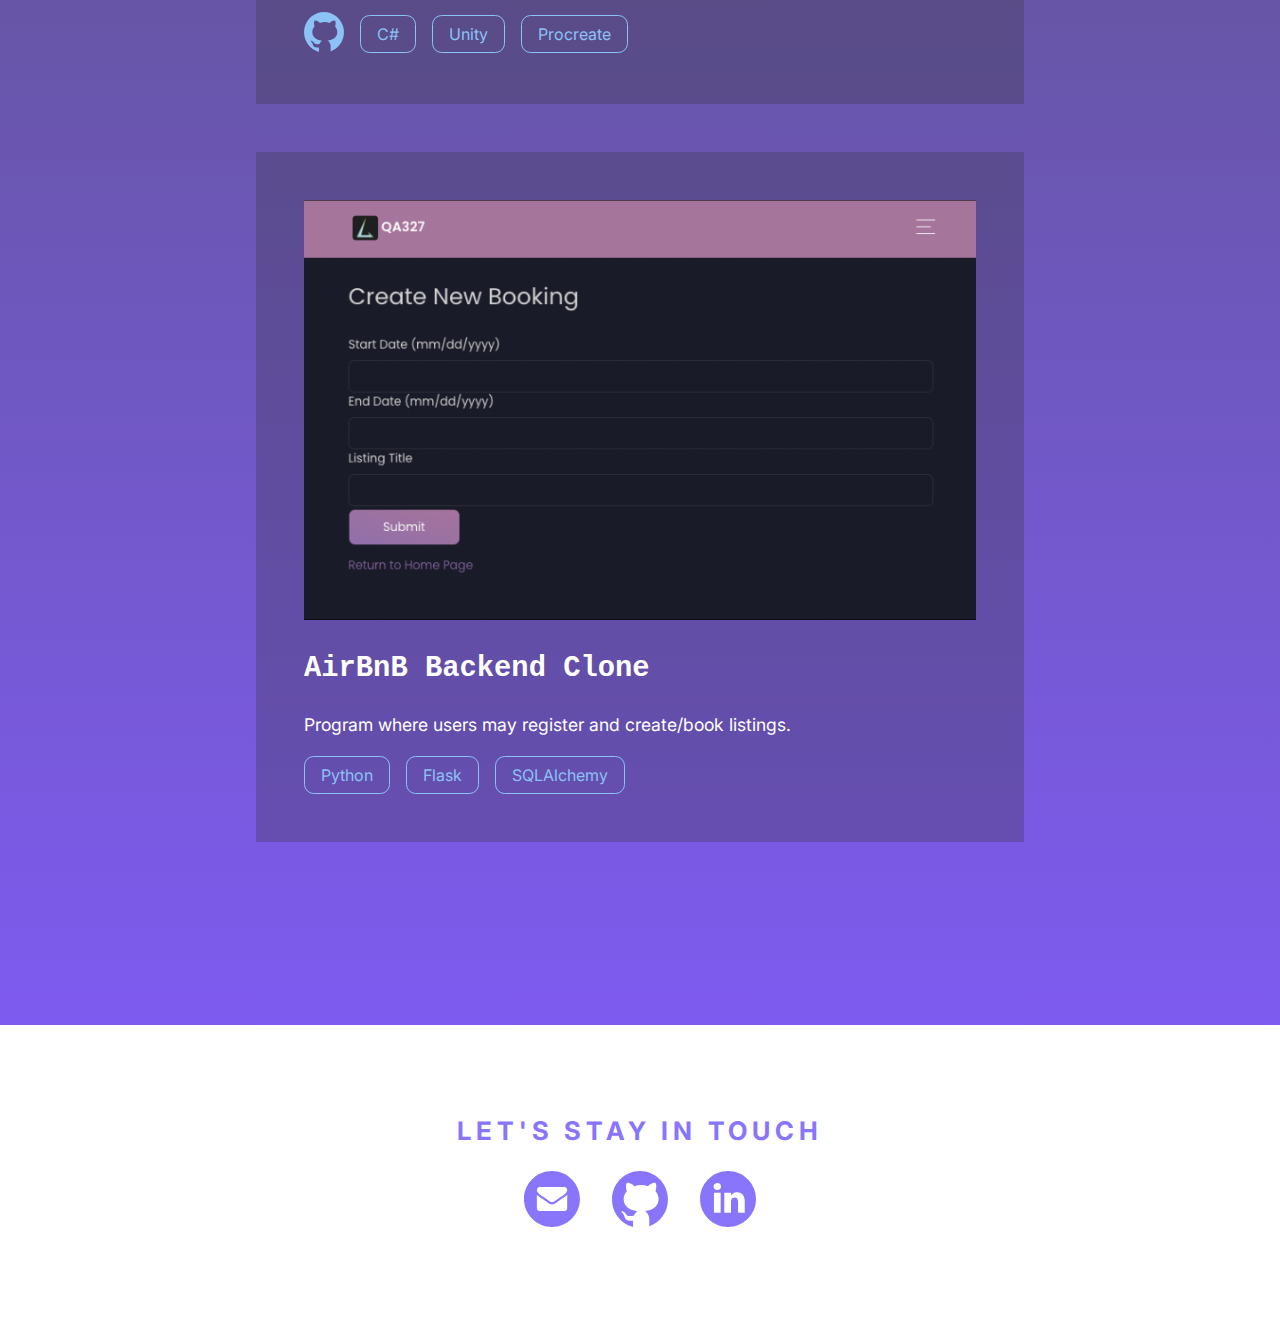
==== commit e3744dfd: "modify phrasing" ====
--- a/index.html
+++ b/index.html
@@ -62,7 +62,7 @@
                     </div>
                     <div class="about-box">
                         <p class="about-txt">My name is Liv, and I am specializing in Software Design at Queen’s University! 
-                                            I am currently working as a Software Developer Intern at Bell Canada and looking for a new internship opportunity starting this May.
+                                            I am currently working as a Software Developer Intern at Bell Canada, where I build a software solutions and tests with Python, Ruby, Selenium, and more! Additionally, I am open to experience a new internship starting this May.
                                              
                                              
                                              <br><br>Please do not hesitate to reach out, as I am always seeking new opportunities to learn and grow!</p>
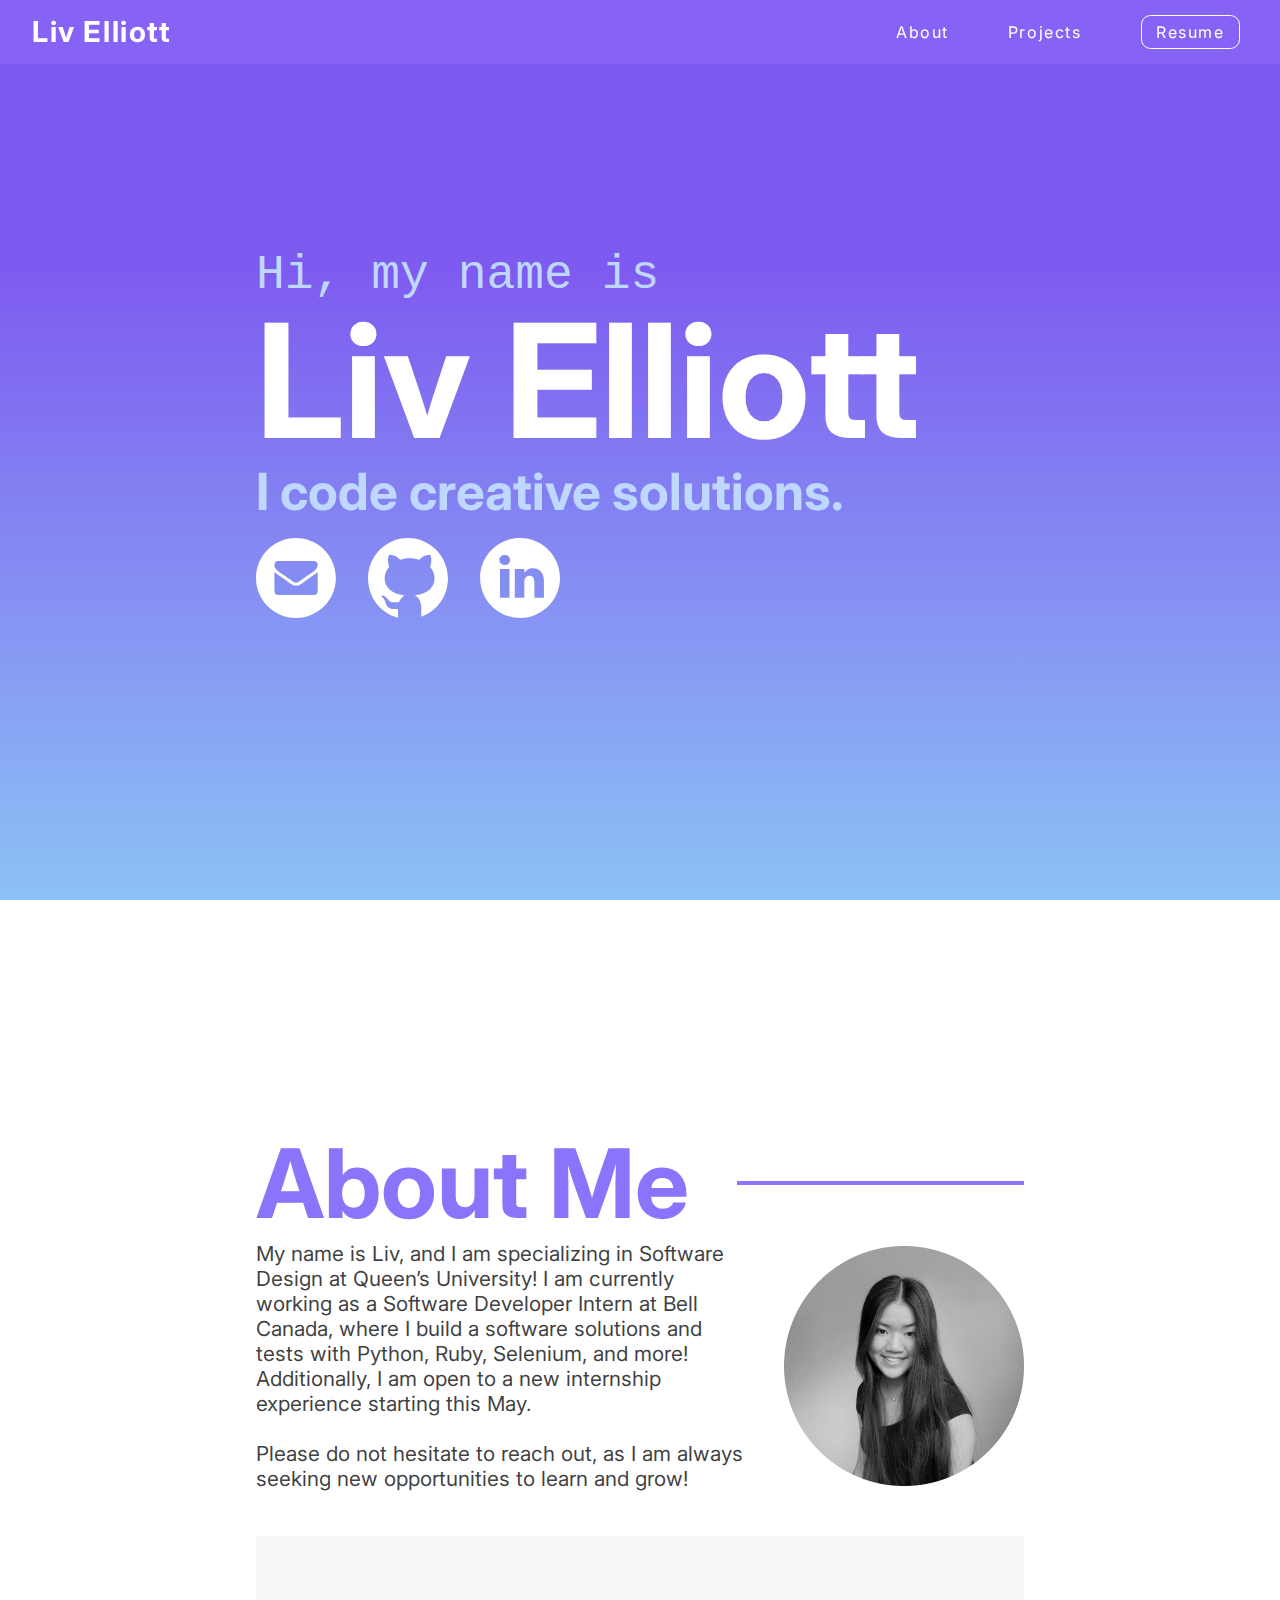
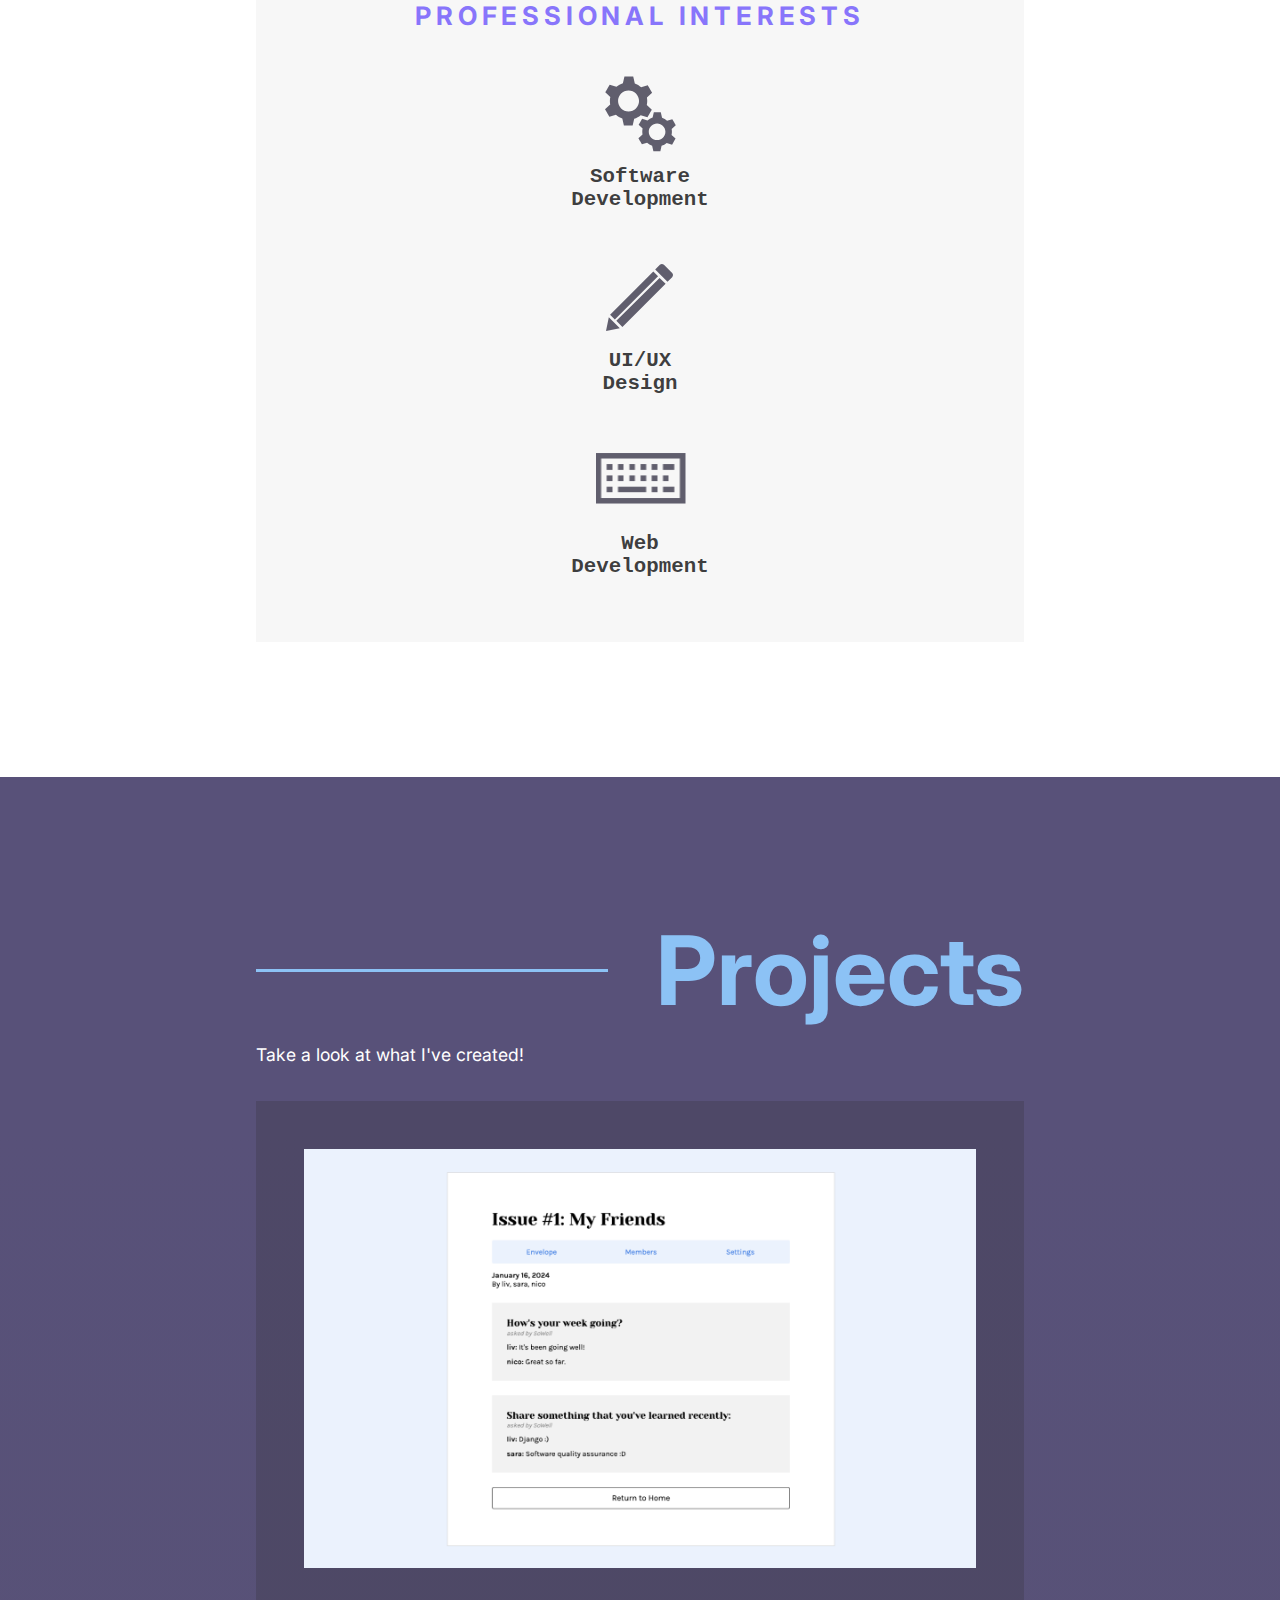
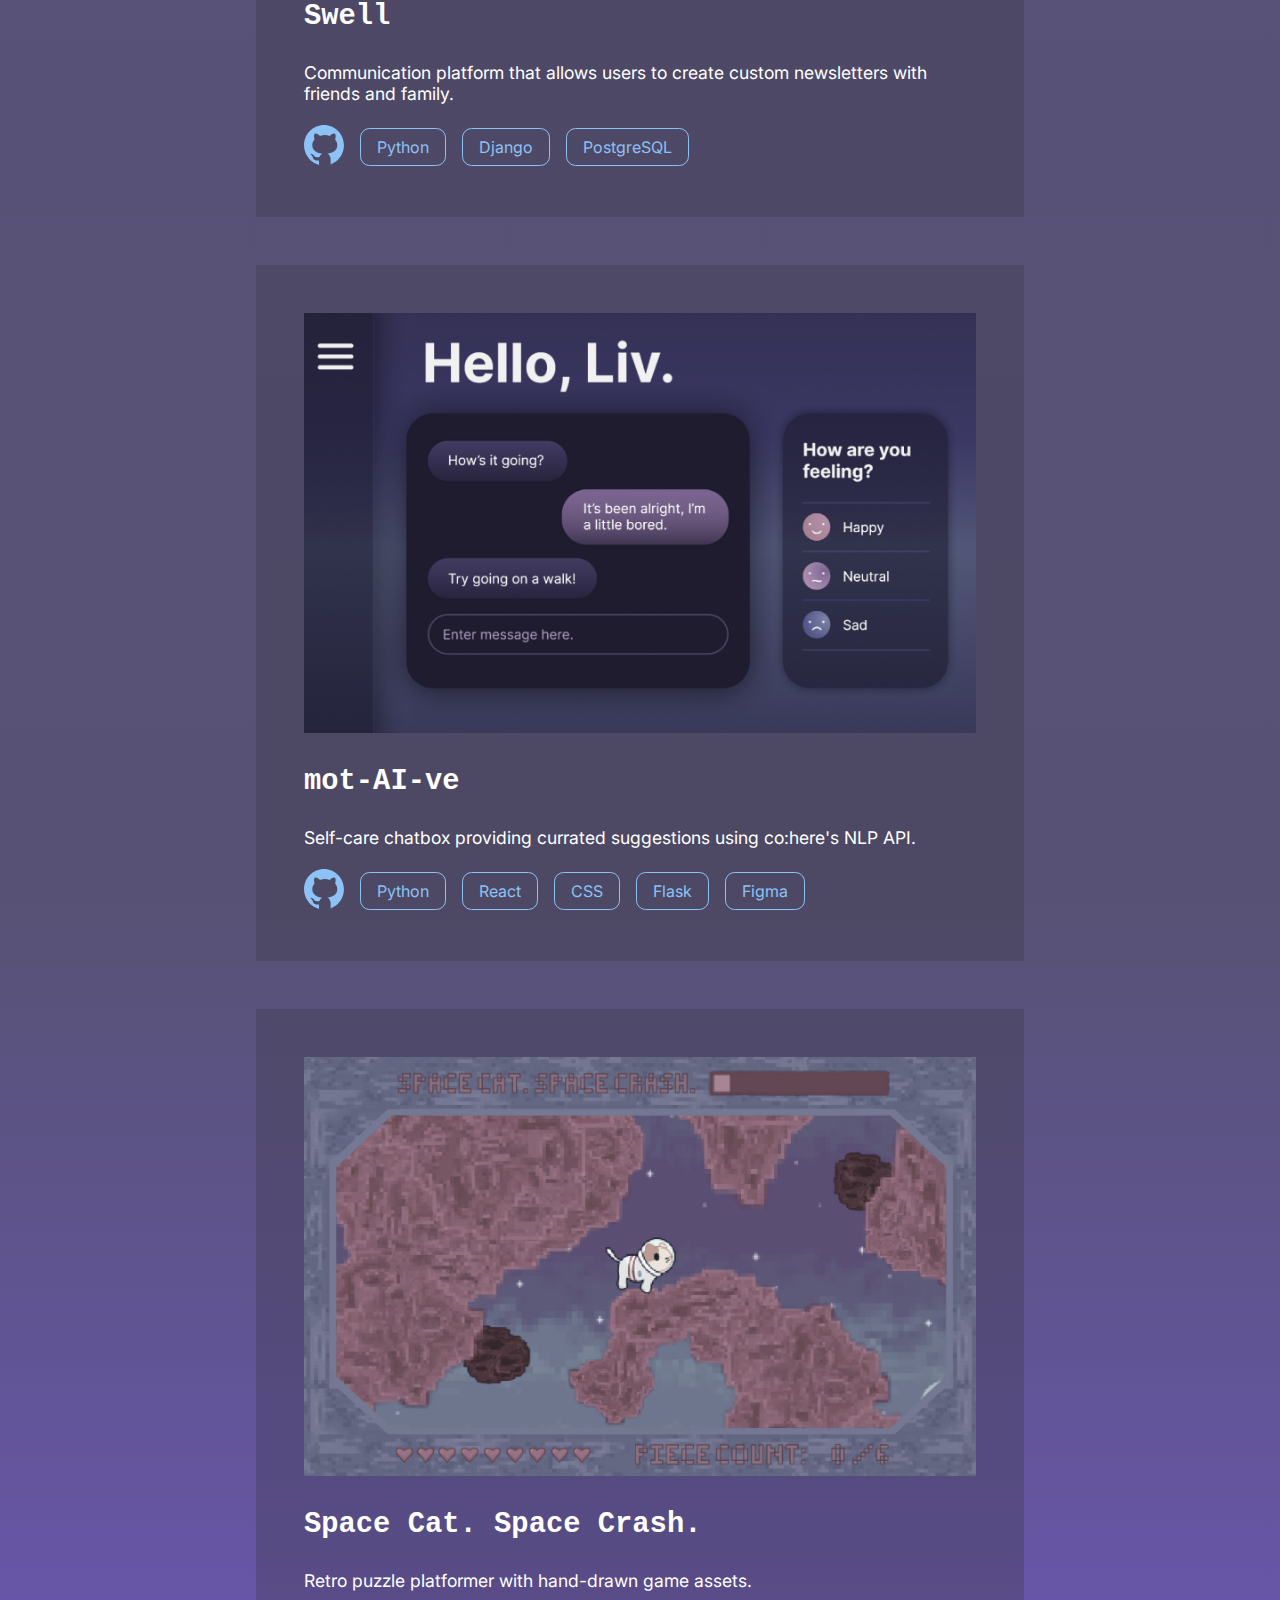
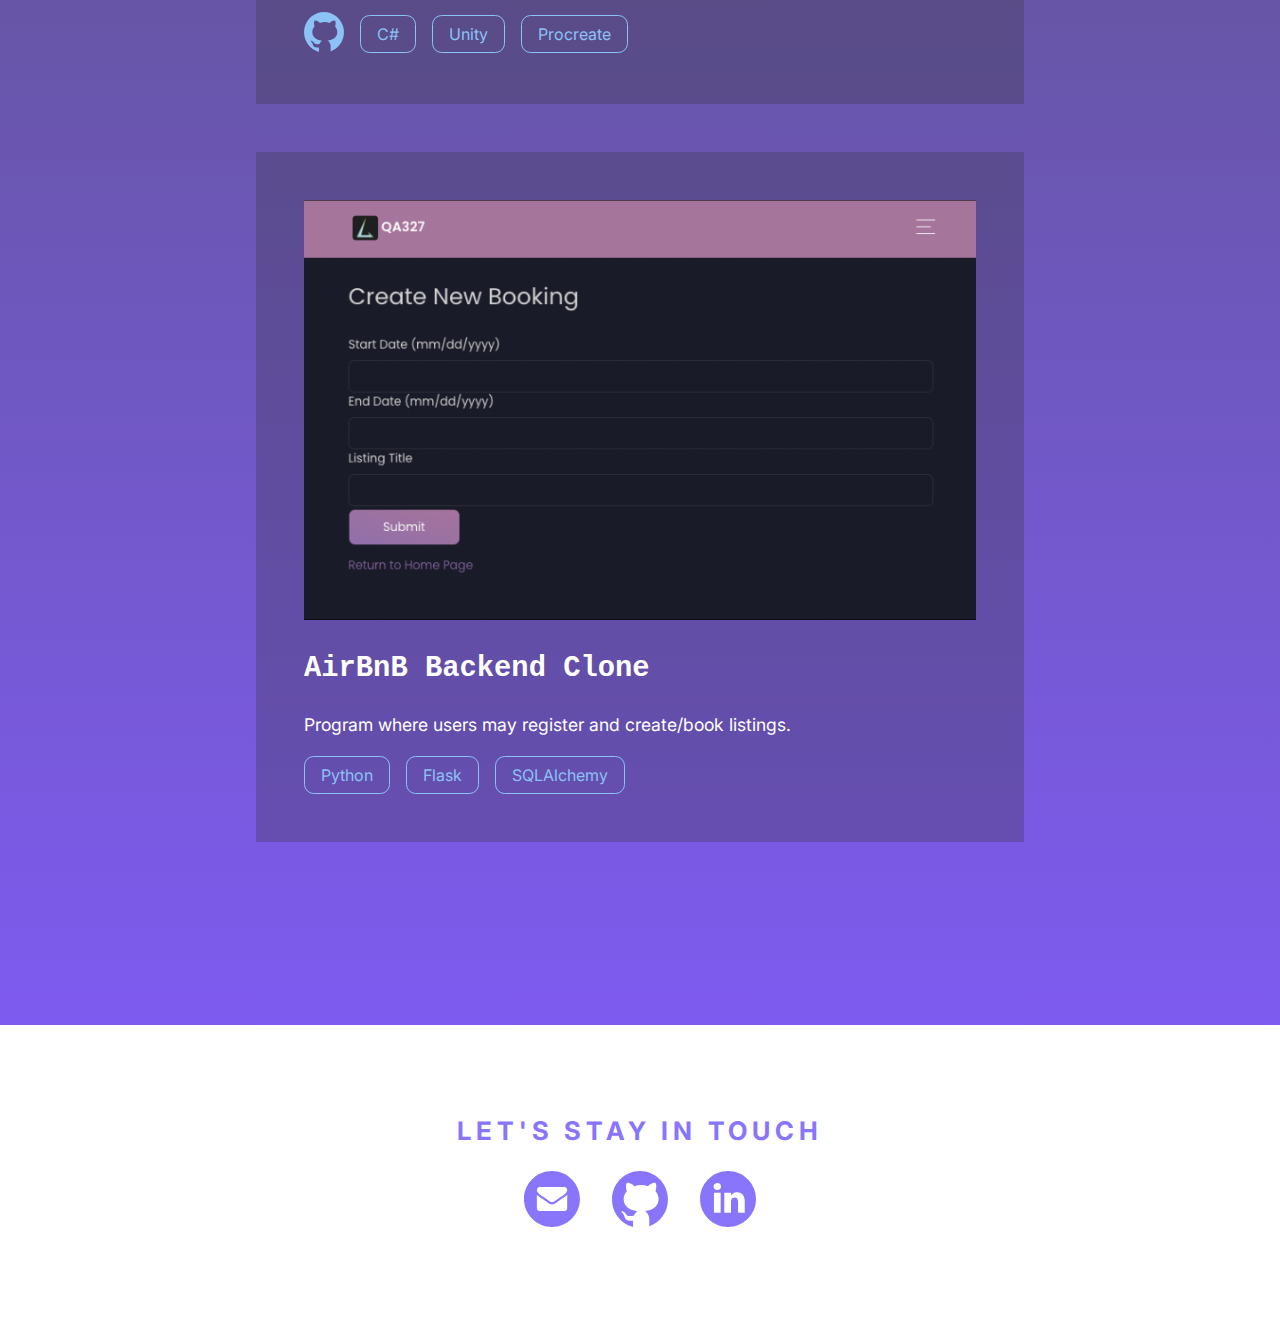
==== commit 58d4c6d0: "modify about" ====
--- a/index.html
+++ b/index.html
@@ -62,7 +62,7 @@
                     </div>
                     <div class="about-box">
                         <p class="about-txt">My name is Liv, and I am specializing in Software Design at Queen’s University! 
-                                            I am currently working as a Software Developer Intern at Bell Canada, where I build a software solutions and tests with Python, Ruby, Selenium, and more! Additionally, I am open to experience a new internship starting this May.
+                                            I am currently working as a Software Developer Intern at Bell Canada, where I build a software solutions and tests with Python, Ruby, Selenium, and more! Additionally, I am open to a new internship experience starting this May.
                                              
                                              
                                              <br><br>Please do not hesitate to reach out, as I am always seeking new opportunities to learn and grow!</p>
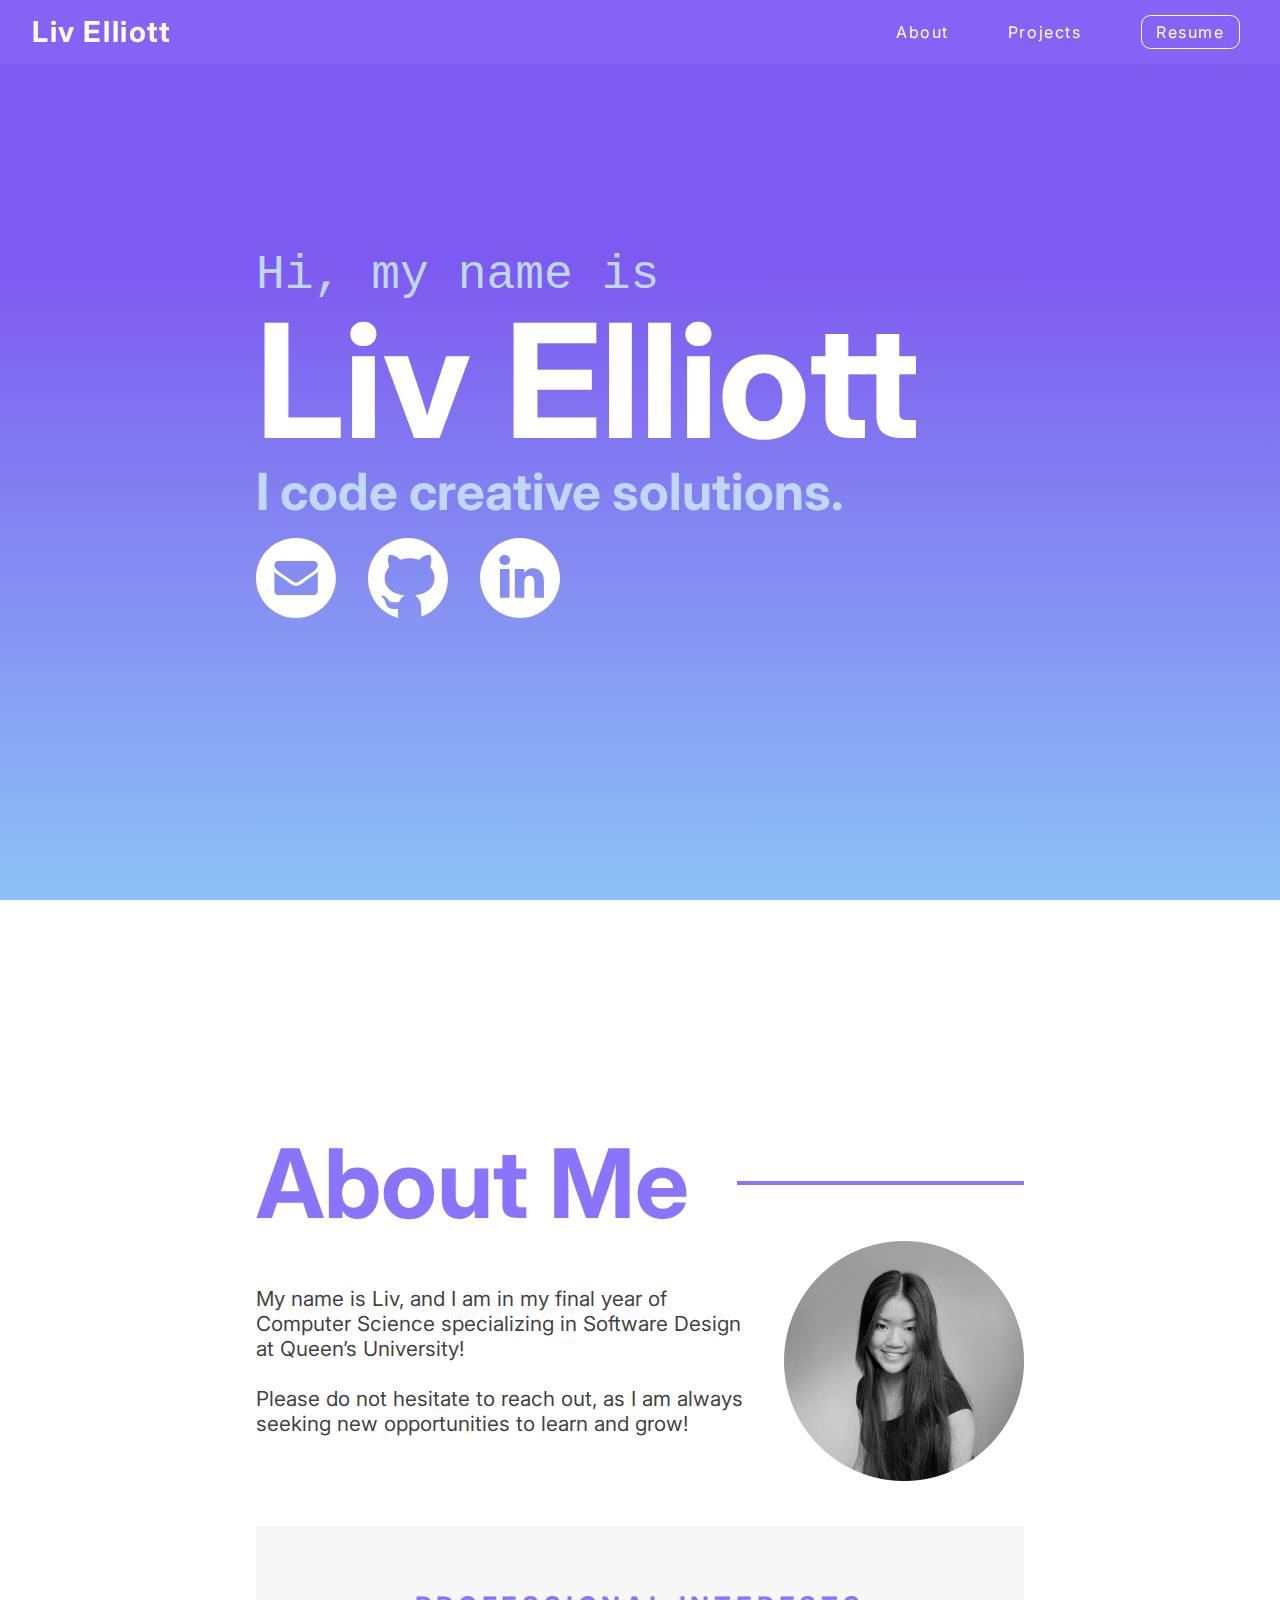
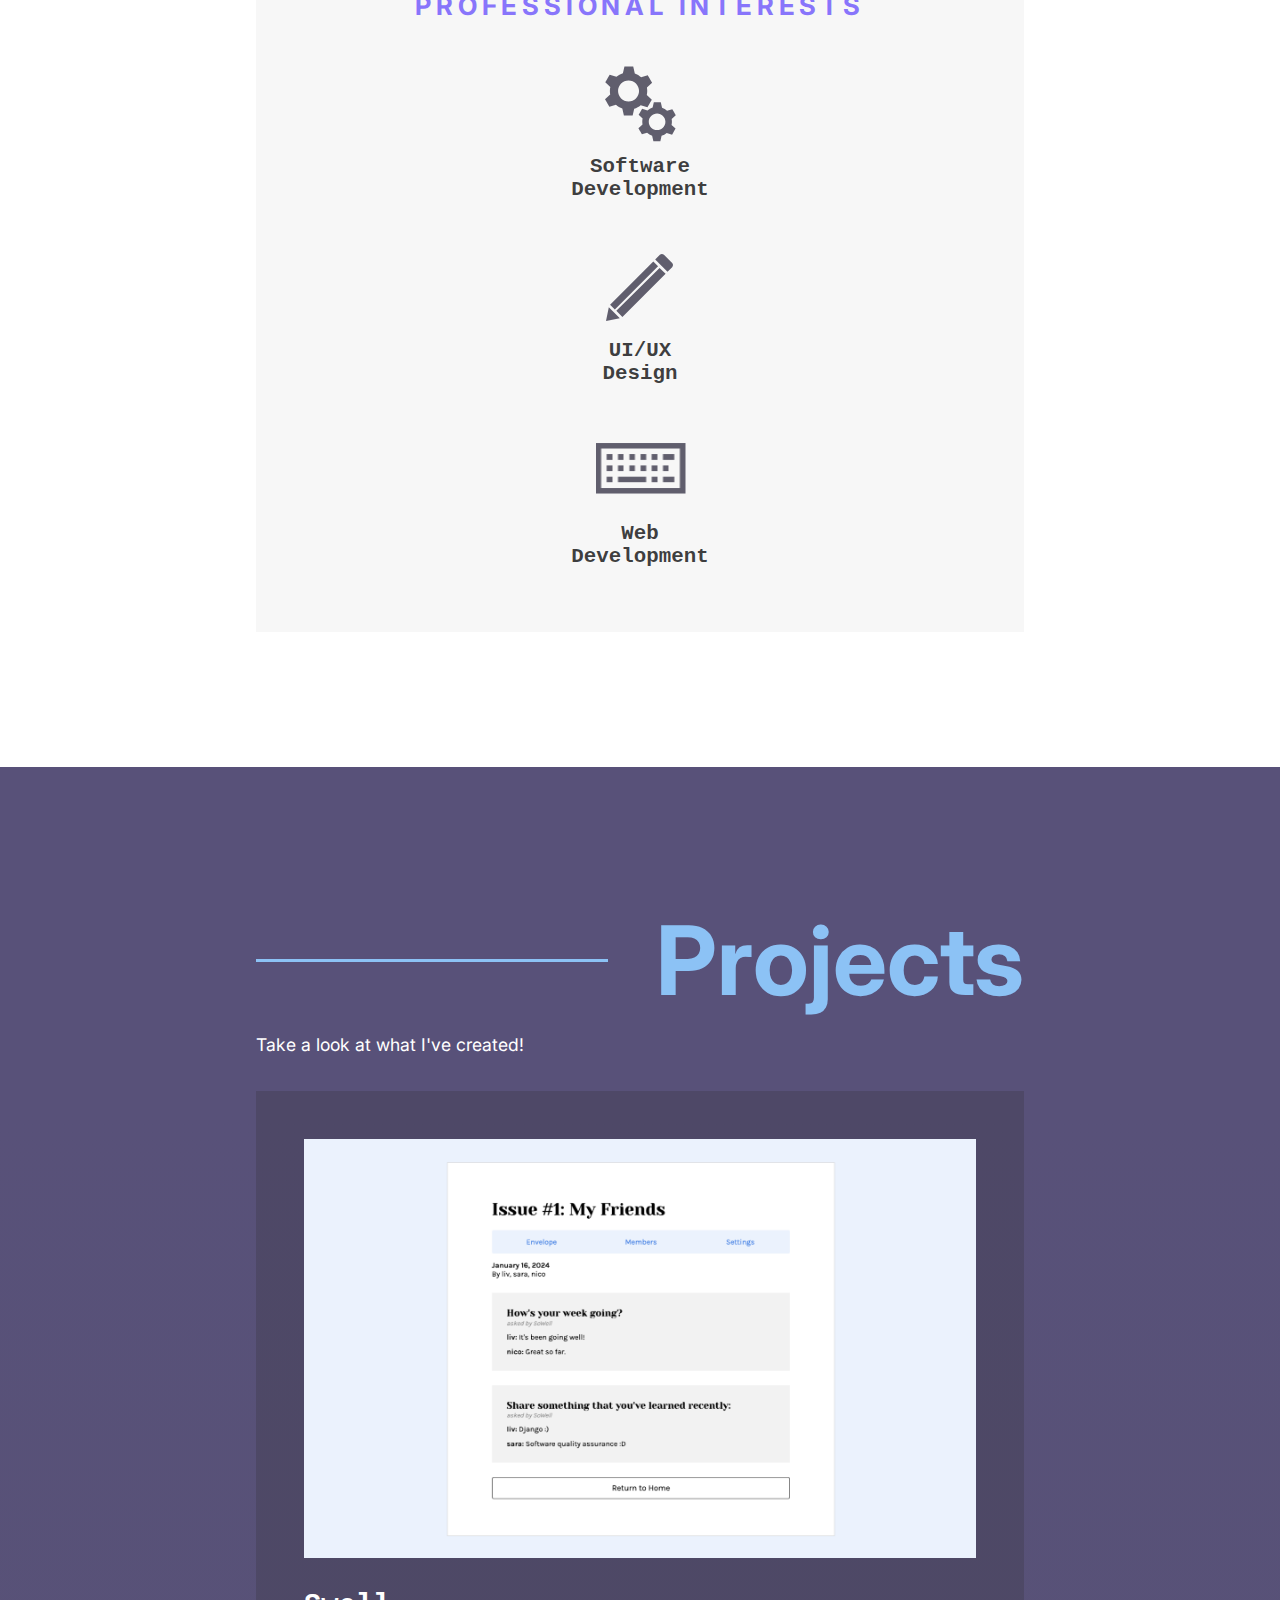
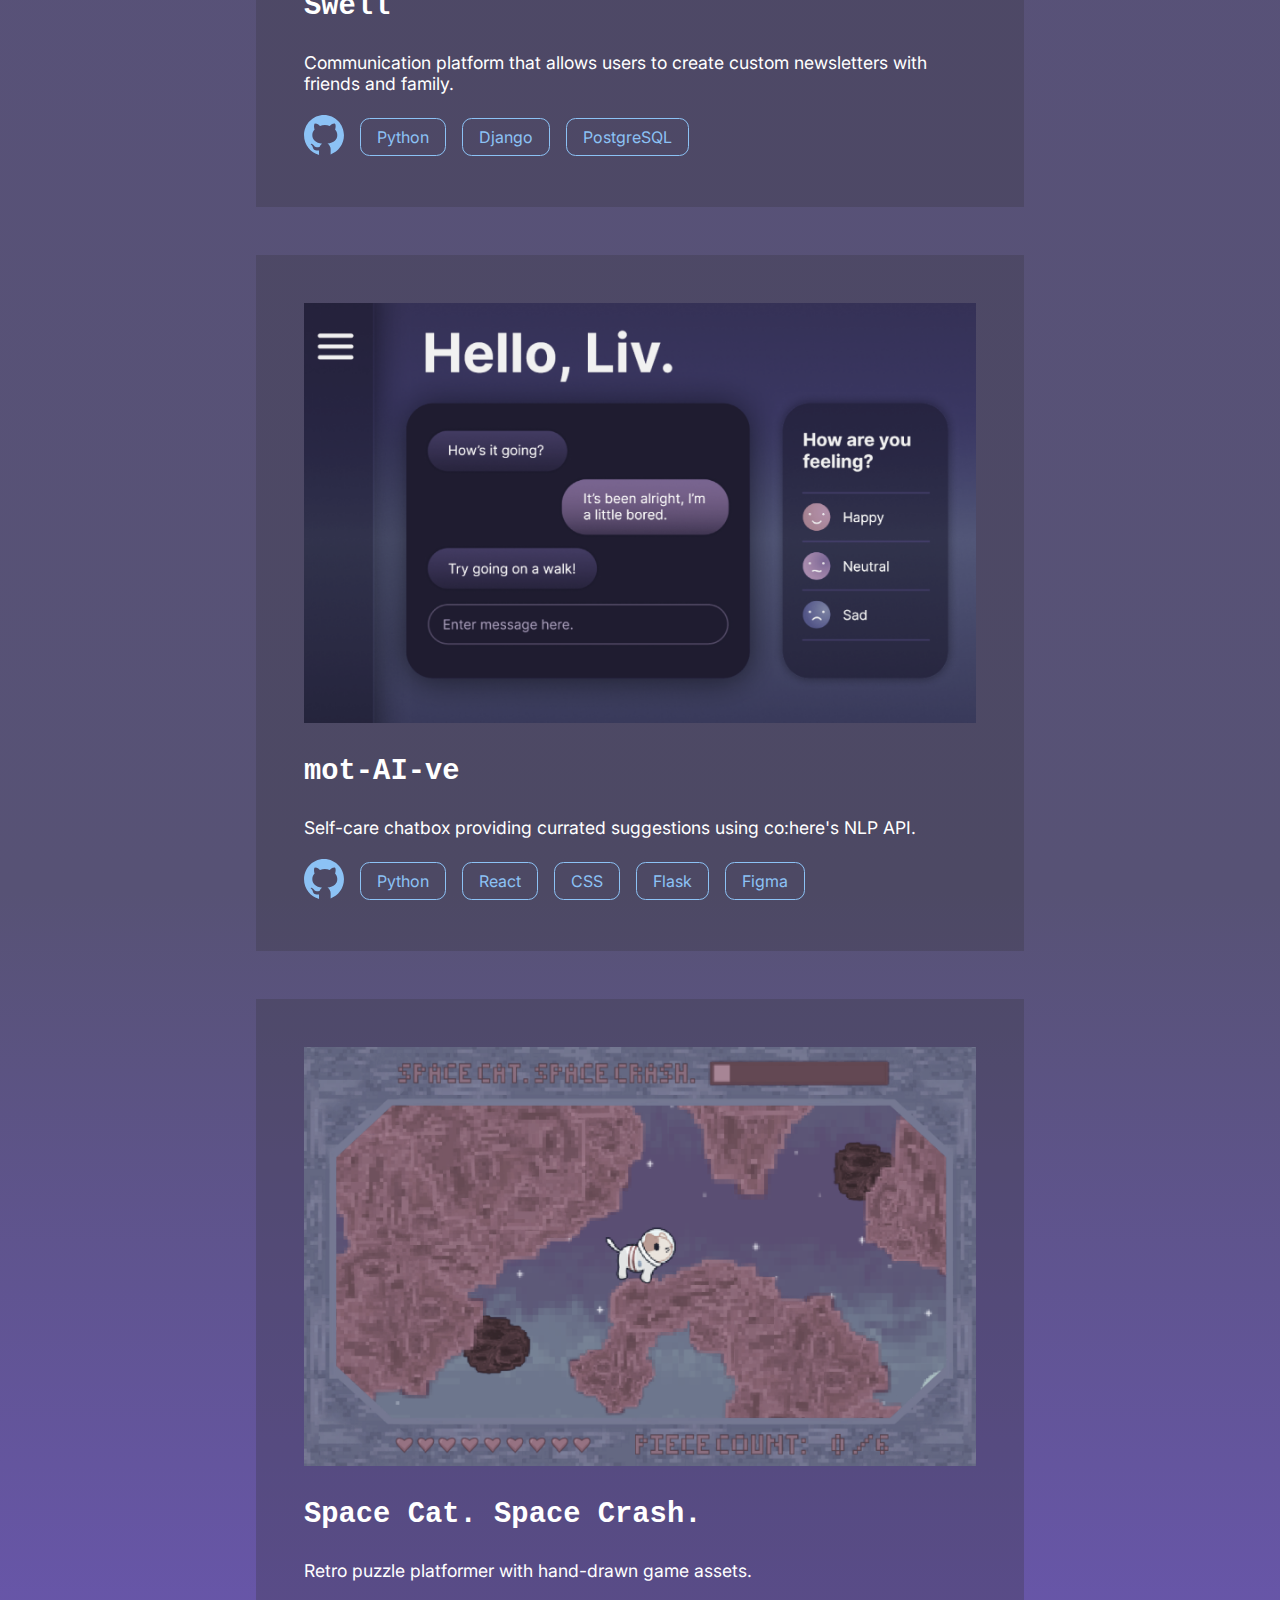
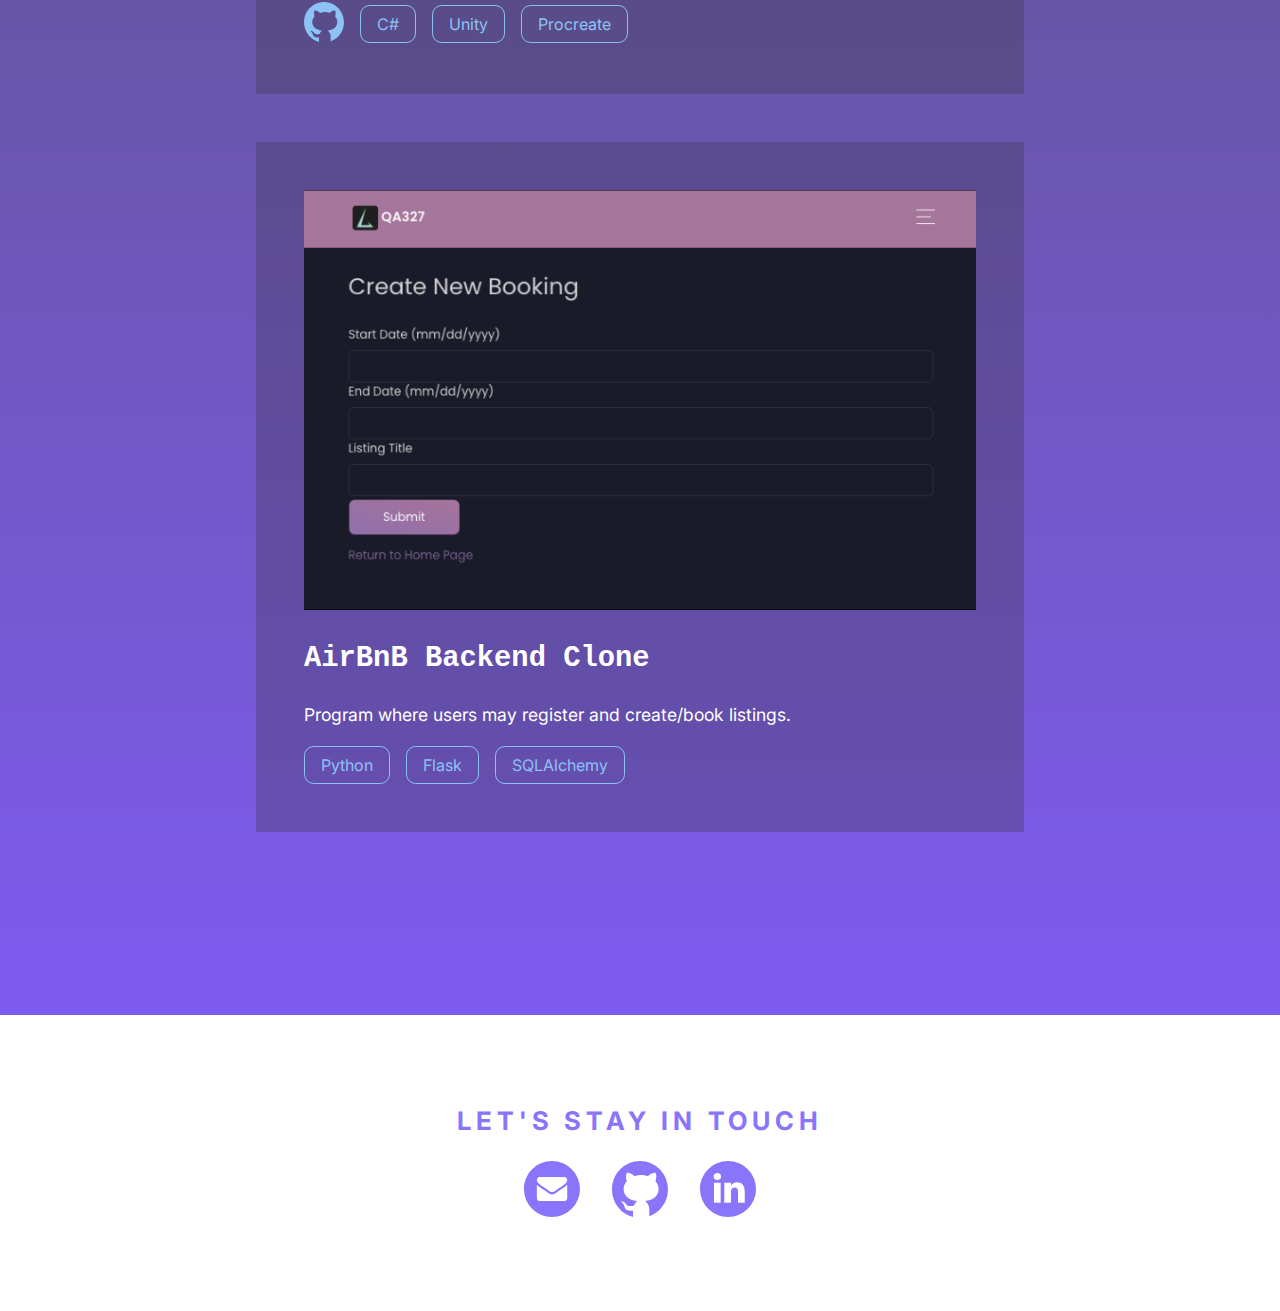
==== commit f1bded3e: "update resume" ====
--- a/index.html
+++ b/index.html
@@ -22,7 +22,7 @@
             <ul class="nav-menu">
                 <li><a href="#about-title" class="nav-links">About</a></li>
                 <li><a href="#projects" class="nav-links">Projects</a></li>
-                <li><a href="assets/Resume_Liv_Elliott.pdf" download="Resume_Liv_Elliott" class="nav-links-btn">Resume</a></li>
+                <li><a href="assets/LivElliottResume.pdf" download="Resume_Liv_Elliott" class="nav-links-btn">Resume</a></li>
             </ul>
         </nav>
     </div>
@@ -61,8 +61,7 @@
                         <div id="line"></div>
                     </div>
                     <div class="about-box">
-                        <p class="about-txt">My name is Liv, and I am specializing in Software Design at Queen’s University! 
-                                            I am currently working as a Software Developer Intern at Bell Canada, where I build a software solutions and tests with Python, Ruby, Selenium, and more! Additionally, I am open to a new internship experience starting this May.
+                        <p class="about-txt">My name is Liv, and I am in my final year of Computer Science specializing in Software Design at Queen’s University! 
                                              
                                              
                                              <br><br>Please do not hesitate to reach out, as I am always seeking new opportunities to learn and grow!</p>
